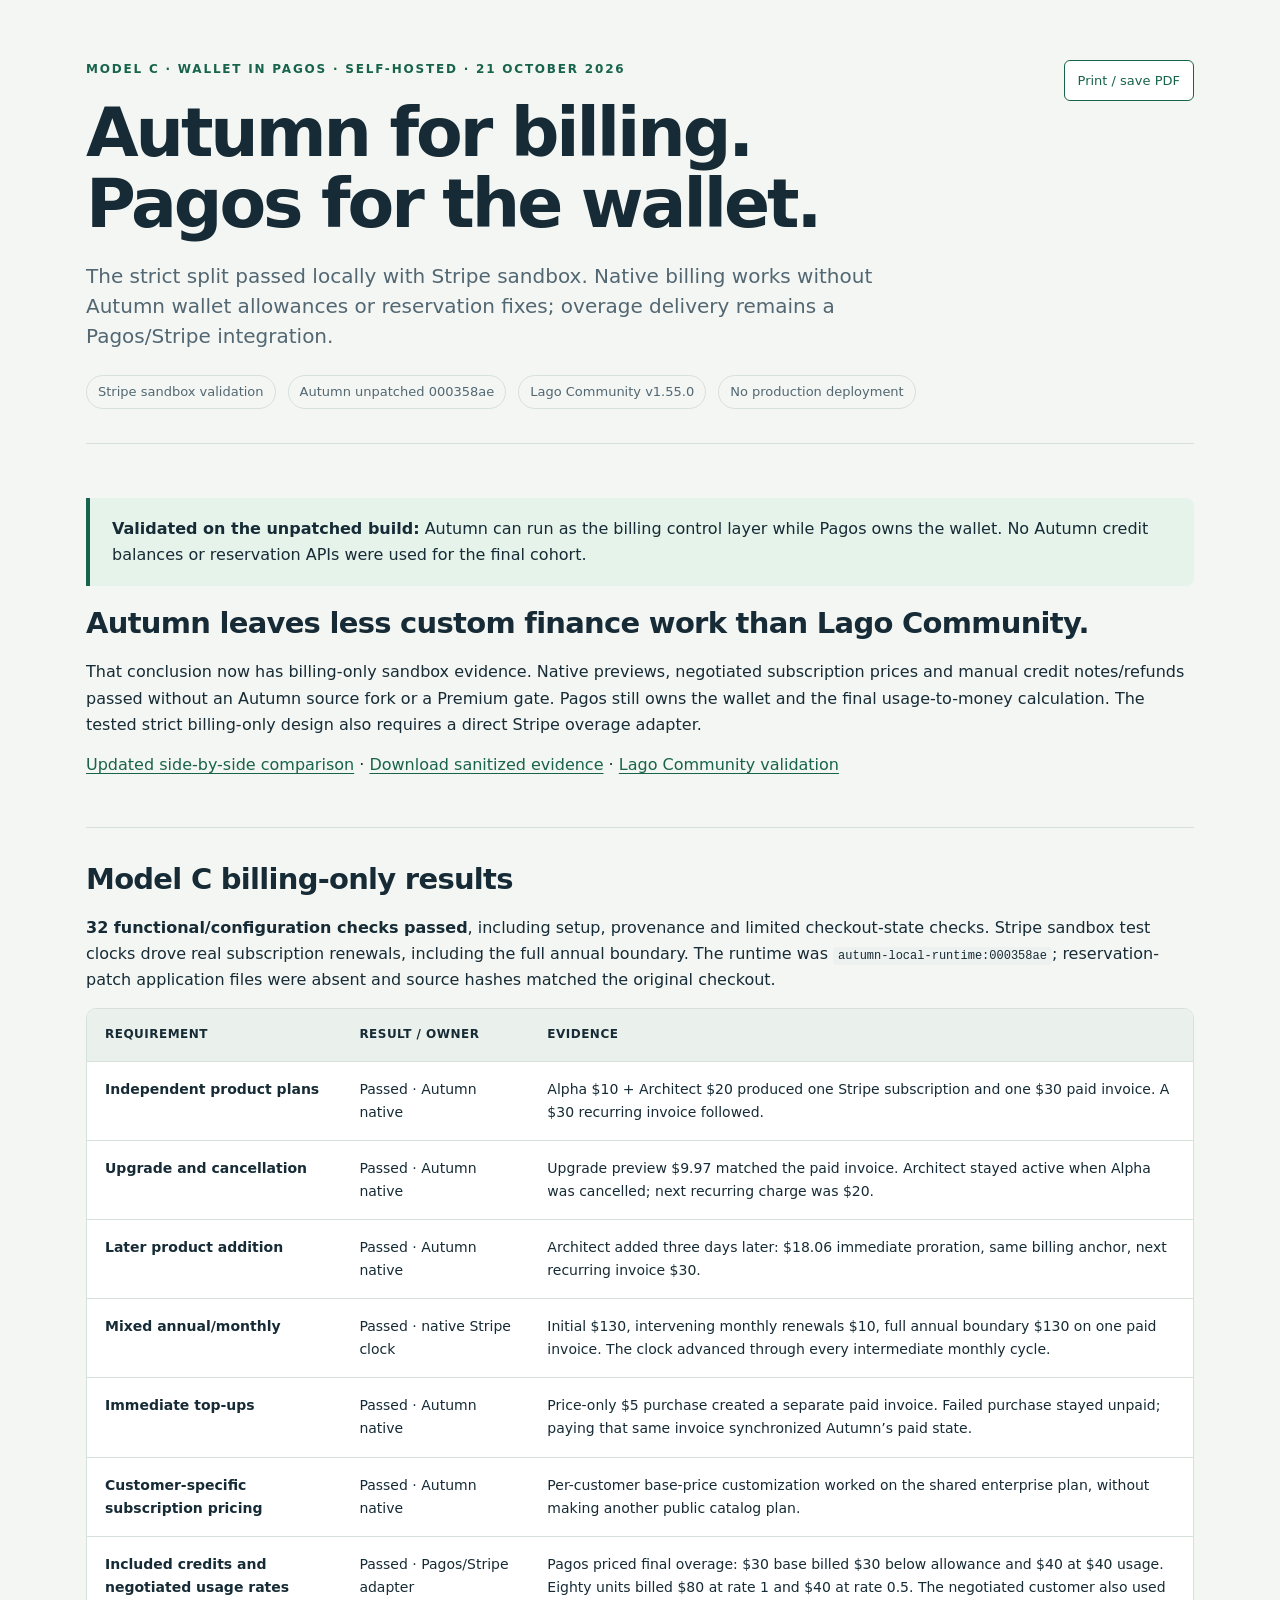
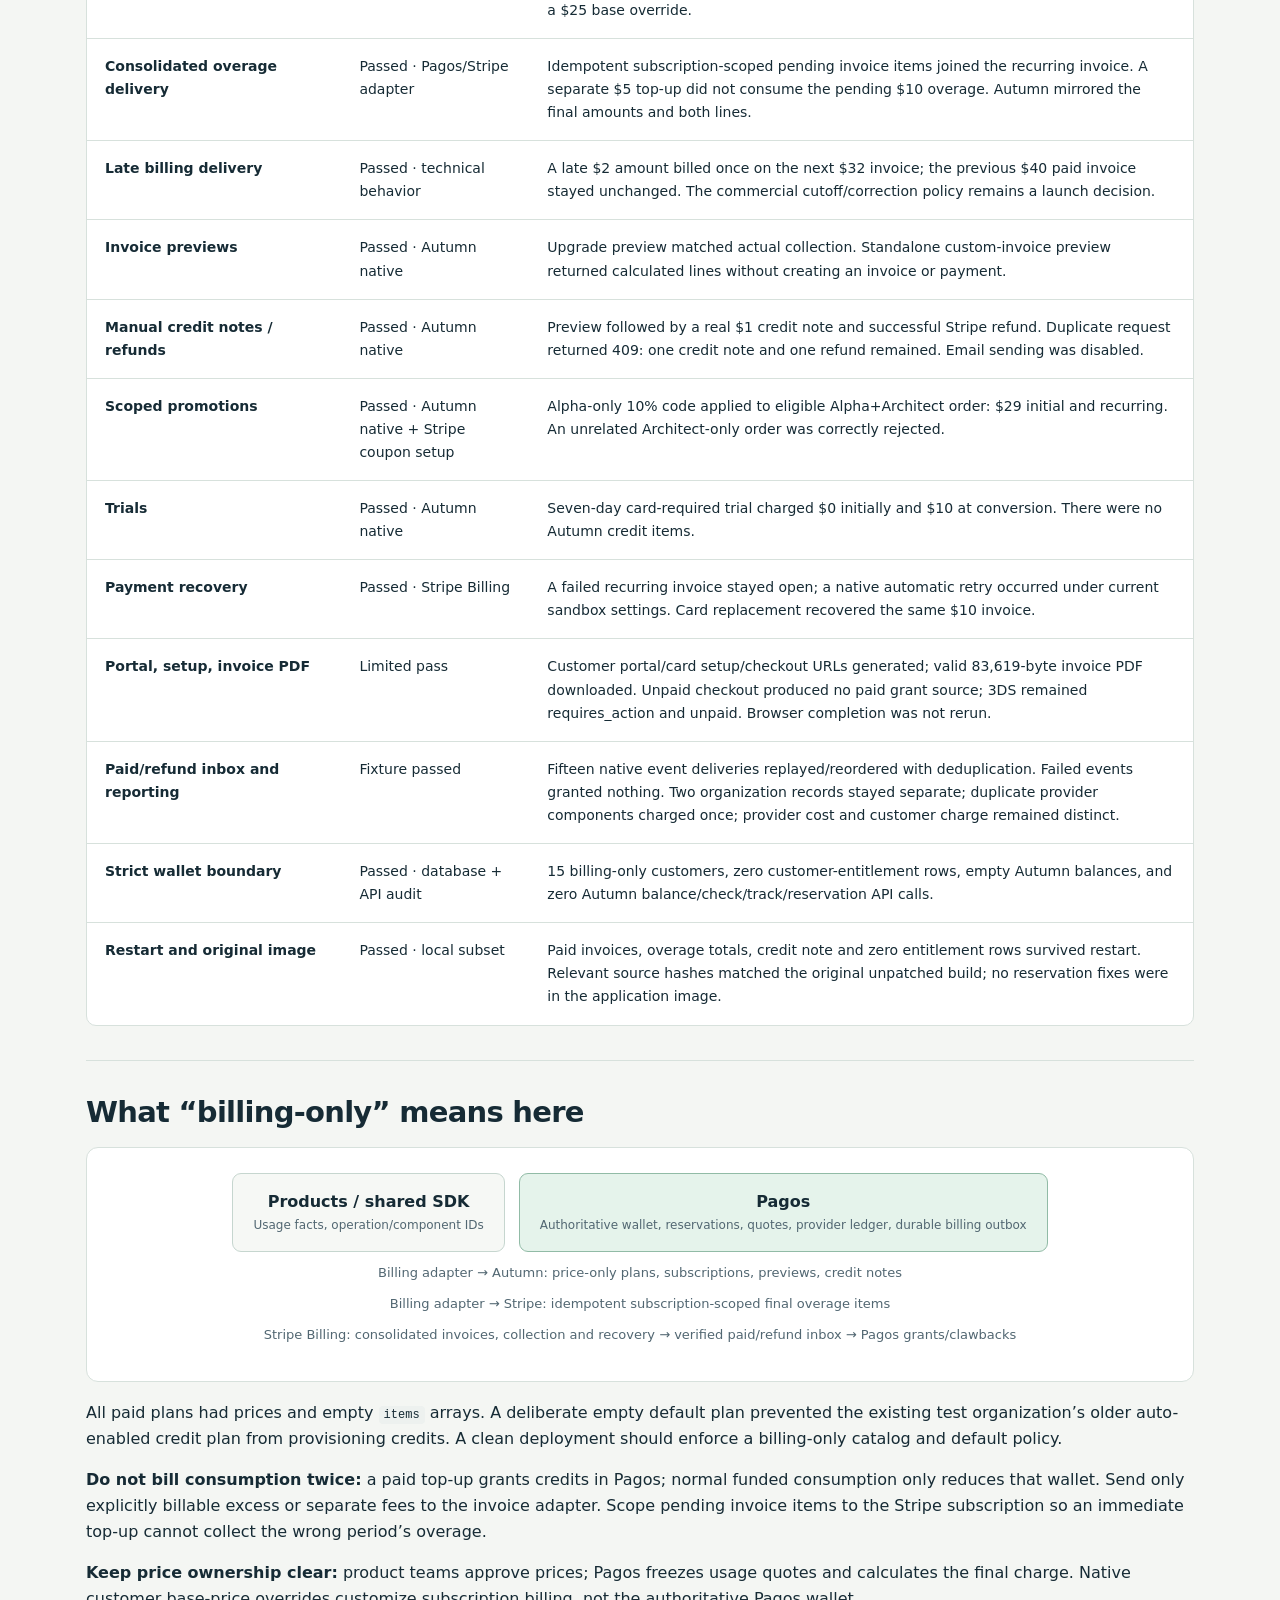
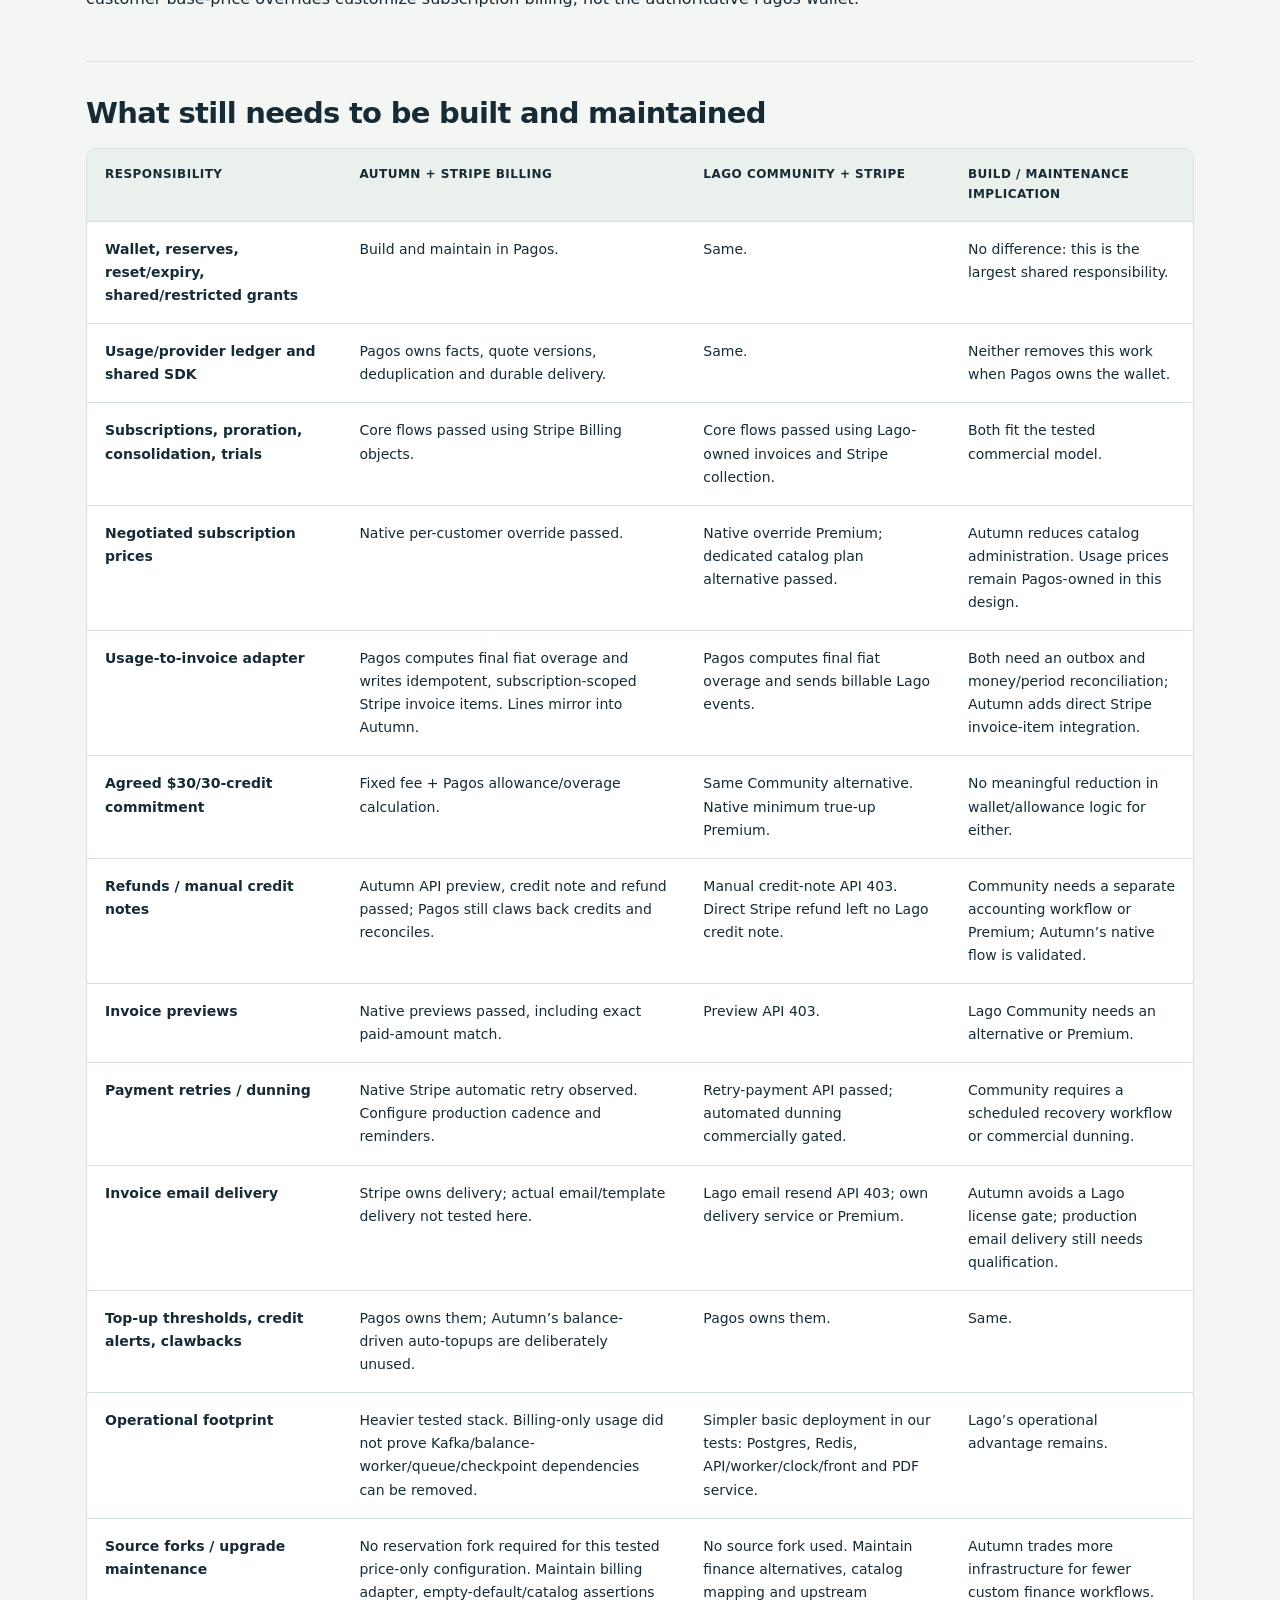
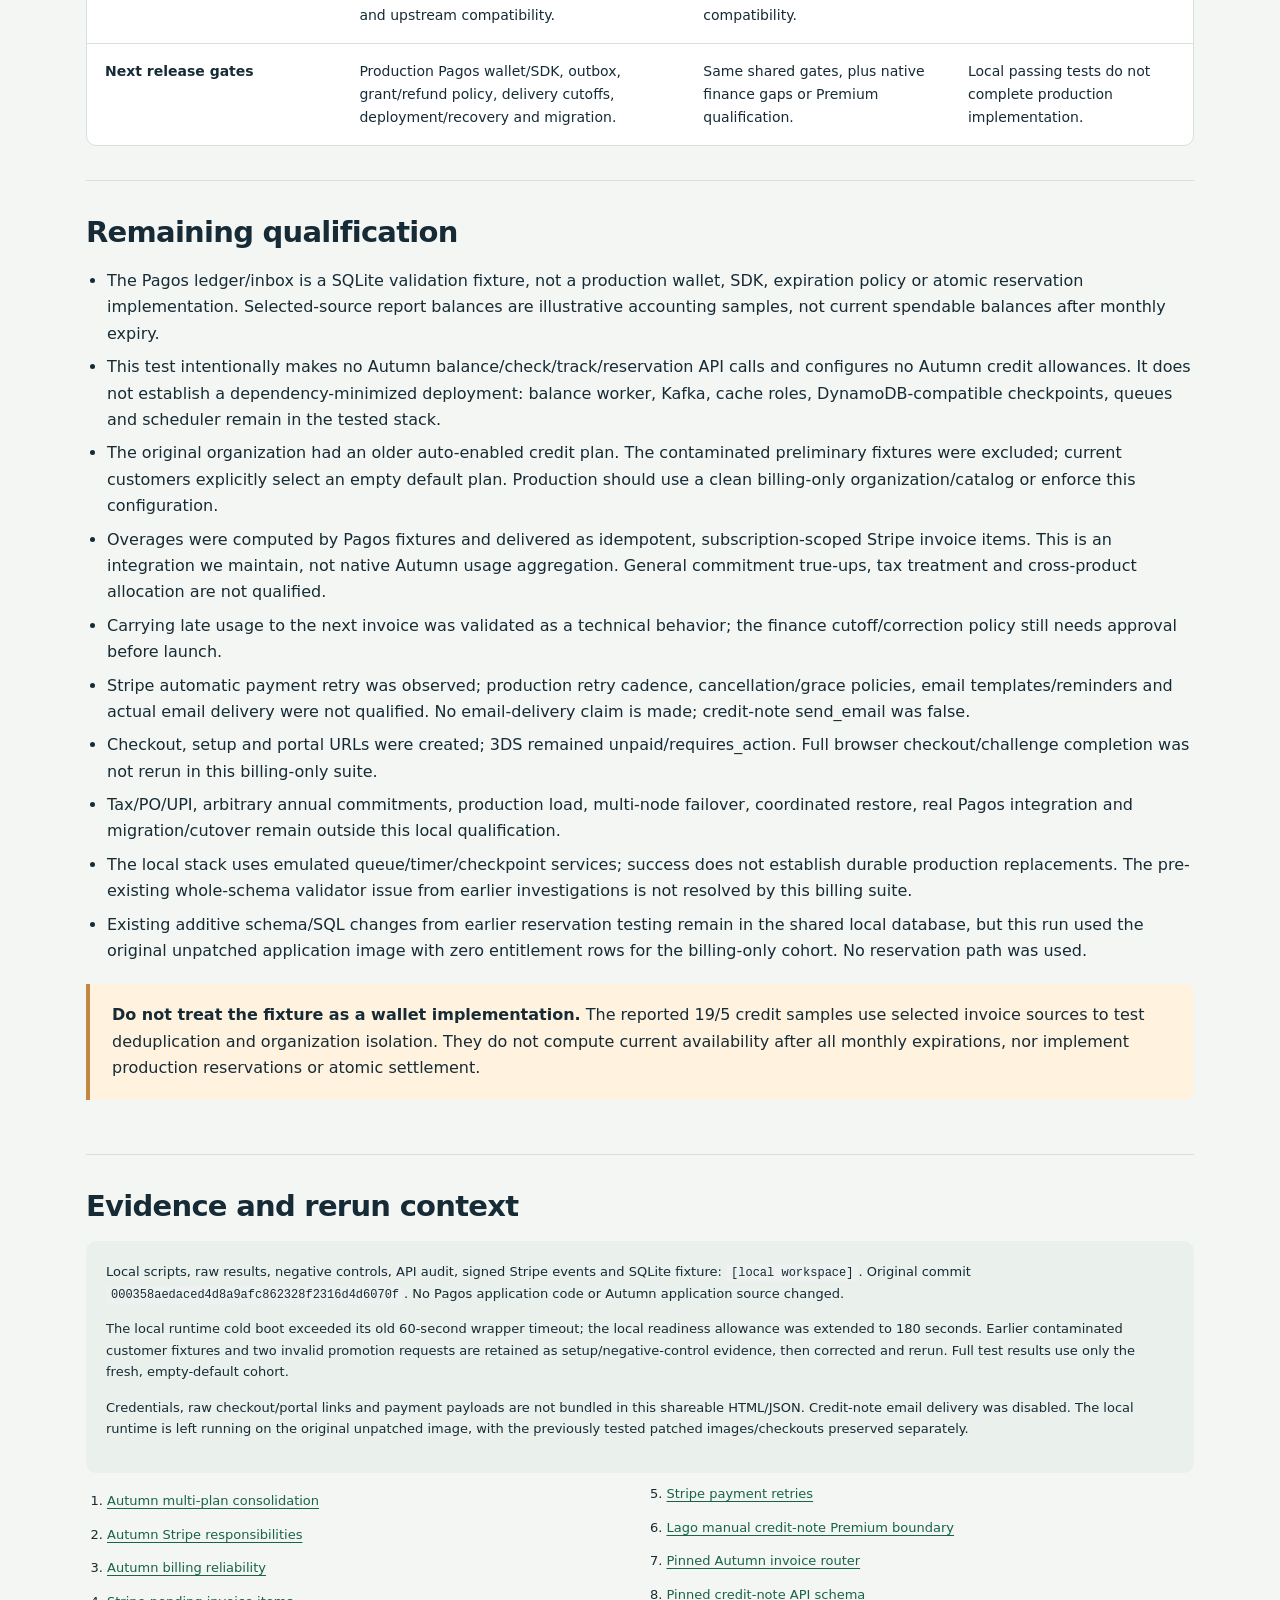
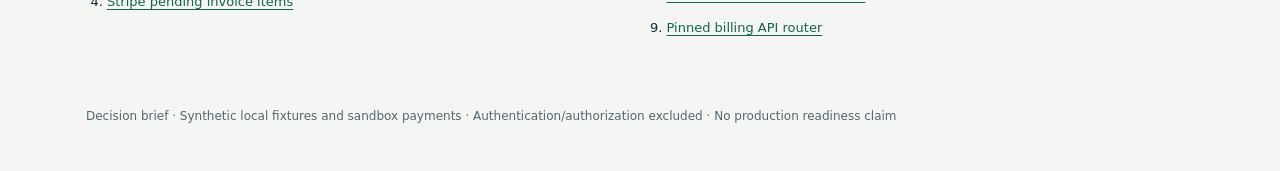
==== autumn-billing-only-validation.html @ 62c6b3b0 "Publish billing architecture brief and validation reports" ====
<!doctype html><html lang="en"><head><meta charset="utf-8"><meta name="viewport" content="width=device-width, initial-scale=1"><title>Autumn billing-only validation · Pagos wallet</title><style>
:root{--ink:#162b35;--muted:#526772;--paper:#f4f6f3;--line:#d7e1dc;--green:#17634c;--mint:#e5f3eb;--amber:#8c5319;--sand:#fff2df;--blue:#eaf1f8}*{box-sizing:border-box}html{scroll-behavior:smooth}body{margin:0;background:var(--paper);color:var(--ink);font:16px/1.65 system-ui,-apple-system,BlinkMacSystemFont,"Segoe UI",sans-serif}a{color:var(--green);text-underline-offset:3px}a:hover{color:#092f24}header,main,footer{max-width:1180px;margin:auto;padding:0 36px}header{padding-top:60px;padding-bottom:34px}.eyebrow{text-transform:uppercase;letter-spacing:.15em;font-size:12px;font-weight:750;color:var(--green)}h1{font-size:clamp(38px,6vw,68px);line-height:1.04;letter-spacing:-.045em;max-width:900px;margin:18px 0 22px}h2{font-size:29px;line-height:1.2;letter-spacing:-.025em;margin:0 0 18px}h3{font-size:19px;line-height:1.35;margin:0 0 10px}p{margin:0 0 14px}.lede{max-width:830px;color:var(--muted);font-size:20px;line-height:1.5}.meta{display:flex;gap:12px;flex-wrap:wrap;color:var(--muted);font-size:13px;margin-top:24px}.meta span{border:1px solid var(--line);padding:5px 11px;border-radius:30px}nav{display:flex;gap:18px;flex-wrap:wrap;margin-top:24px;font-size:14px}section{padding:34px 0;border-top:1px solid var(--line);scroll-margin-top:20px}.hero{display:grid;grid-template-columns:1.5fr 1fr;background:var(--ink);color:white;border-radius:18px;overflow:hidden;margin:0 0 32px}.hero>div{padding:30px}.hero h2{font-size:32px}.hero p{color:#d7e5e7}.hero .aside{background:#203e46}.hero a{color:#b4ebce}.number{font-size:11px;letter-spacing:.12em;color:var(--muted);display:block;margin-bottom:10px}.grid{display:grid;grid-template-columns:1fr 1fr;gap:20px}.card{background:white;padding:25px;border:1px solid var(--line);border-radius:12px}.card.recommended{border-top:4px solid var(--green)}.callout{padding:18px 22px;background:var(--sand);border-left:4px solid #c28645;border-radius:0 8px 8px 0;margin:20px 0}.callout.good{background:var(--mint);border-color:var(--green)}.small{font-size:13px;color:var(--muted)}.tag{display:inline-block;font-size:11px;line-height:1.3;font-weight:750;letter-spacing:.02em;border-radius:5px;padding:4px 7px;margin-bottom:7px;background:var(--blue);color:#31526b}.tag.pass{background:var(--mint);color:var(--green)}.tag.warn{background:var(--sand);color:var(--amber)}.table-wrap{overflow-x:auto;border:1px solid var(--line);border-radius:10px;background:white}table{border-collapse:collapse;width:100%;font-size:14px}th,td{text-align:left;vertical-align:top;padding:16px 18px;border-bottom:1px solid var(--line)}th{background:#eaf0eb;font-size:12px;text-transform:uppercase;letter-spacing:.04em}td:first-child{font-weight:650;width:23%}tr:last-child td{border-bottom:0}td p:last-child{margin:0}.matrix td:nth-child(3){background:#f2f8f4}ul,ol{padding-left:21px;margin:10px 0}li{margin:7px 0}code{font:12px ui-monospace,SFMono-Regular,monospace;background:#edf1ef;padding:2px 5px;border-radius:4px;overflow-wrap:anywhere}.flow{border:1px solid var(--line);border-radius:12px;padding:25px;background:white;text-align:center}.flow-row{display:flex;justify-content:center;gap:14px;flex-wrap:wrap}.node{border:1px solid #c6d6cf;border-radius:9px;padding:15px 20px;min-width:155px;background:#f6f8f5}.node strong{display:block}.node.engine{background:var(--mint);border-color:#91bba6}.node small{display:block;max-width:500px;color:var(--muted);font-size:12px}.arrow{color:var(--muted);font-size:13px;margin:10px}.steps{counter-reset:step}.step{display:grid;grid-template-columns:34px 1fr;gap:12px;padding:13px 0;border-bottom:1px solid var(--line)}.step:before{counter-increment:step;content:counter(step);background:var(--ink);color:white;border-radius:50%;width:28px;height:28px;text-align:center;font-size:13px;line-height:28px}.sources{columns:2;column-gap:32px;font-size:13px}.sources li{break-inside:avoid;margin-bottom:12px}.sources code{font-size:11px}.evidence{background:#eaf0eb;border-radius:10px;padding:20px;font-size:13px;overflow-wrap:anywhere}footer{padding-top:24px;padding-bottom:45px;color:var(--muted);font-size:12px}.print{border:1px solid var(--green);border-radius:6px;background:white;color:var(--green);padding:9px 13px;font:inherit;font-size:13px;cursor:pointer;float:right}.note{max-width:900px;color:var(--muted)}@media(max-width:760px){header,main,footer{padding-left:20px;padding-right:20px}.hero,.grid{grid-template-columns:1fr}.sources{columns:1}th,td{padding:12px;min-width:190px}h2{font-size:25px}.print{float:none;margin-bottom:15px}.hero>div{padding:23px}}@media print{body{background:white;font-size:11px}header{padding-top:10px}header,main,footer{max-width:none;padding-left:0;padding-right:0}h1{font-size:38px}h2{font-size:23px}section{padding:20px 0}nav,.print{display:none}.hero{background:#eef4ef;color:var(--ink)}.hero p{color:var(--ink)}.hero .aside{background:#e1ebe5}.table-wrap{overflow:visible}table{font-size:10px}th,td{padding:9px}tr,.card,.step{break-inside:avoid}.sources{columns:1}.tag{-webkit-print-color-adjust:exact;print-color-adjust:exact}a{color:inherit}.flow{break-inside:avoid}@page{size:A4;margin:15mm}
</style></head><body><header><button class="print" onclick="window.print()">Print / save PDF</button><div class="eyebrow">Model C · Wallet in Pagos · Self-hosted · 21 October 2026</div><h1>Autumn for billing.<br>Pagos for the wallet.</h1><p class="lede">The strict split passed locally with Stripe sandbox. Native billing works without Autumn wallet allowances or reservation fixes; overage delivery remains a Pagos/Stripe integration.</p><div class="meta"><span>Stripe sandbox validation</span><span>Autumn unpatched 000358ae</span><span>Lago Community v1.55.0</span><span>No production deployment</span></div></header><main><section id="decision"><div class="callout good"><strong>Validated on the unpatched build:</strong> Autumn can run as the billing control layer while Pagos owns the wallet. No Autumn credit balances or reservation APIs were used for the final cohort.</div><h2>Autumn leaves less custom finance work than Lago Community.</h2><p>That conclusion now has billing-only sandbox evidence. Native previews, negotiated subscription prices and manual credit notes/refunds passed without an Autumn source fork or a Premium gate. Pagos still owns the wallet and the final usage-to-money calculation. The tested strict billing-only design also requires a direct Stripe overage adapter.</p><p><a href="lago-vs-autumn.html#billing-only-comparison">Updated side-by-side comparison</a> · <a href="autumn-billing-only-validation.json">Download sanitized evidence</a> · <a href="lago-modelc-pagos-wallet.html">Lago Community validation</a></p></section><section id="results"><h2>Model C billing-only results</h2><p><strong>32 functional/configuration checks passed</strong>, including setup, provenance and limited checkout-state checks. Stripe sandbox test clocks drove real subscription renewals, including the full annual boundary. The runtime was <code>autumn-local-runtime:000358ae</code>; reservation-patch application files were absent and source hashes matched the original checkout.</p><div class="table-wrap"><table><thead><tr><th>Requirement</th><th>Result / owner</th><th>Evidence</th></tr></thead><tbody><tr><td>Independent product plans</td><td>Passed · Autumn native</td><td>Alpha $10 + Architect $20 produced one Stripe subscription and one $30 paid invoice. A $30 recurring invoice followed.</td></tr><tr><td>Upgrade and cancellation</td><td>Passed · Autumn native</td><td>Upgrade preview $9.97 matched the paid invoice. Architect stayed active when Alpha was cancelled; next recurring charge was $20.</td></tr><tr><td>Later product addition</td><td>Passed · Autumn native</td><td>Architect added three days later: $18.06 immediate proration, same billing anchor, next recurring invoice $30.</td></tr><tr><td>Mixed annual/monthly</td><td>Passed · native Stripe clock</td><td>Initial $130, intervening monthly renewals $10, full annual boundary $130 on one paid invoice. The clock advanced through every intermediate monthly cycle.</td></tr><tr><td>Immediate top-ups</td><td>Passed · Autumn native</td><td>Price-only $5 purchase created a separate paid invoice. Failed purchase stayed unpaid; paying that same invoice synchronized Autumn’s paid state.</td></tr><tr><td>Customer-specific subscription pricing</td><td>Passed · Autumn native</td><td>Per-customer base-price customization worked on the shared enterprise plan, without making another public catalog plan.</td></tr><tr><td>Included credits and negotiated usage rates</td><td>Passed · Pagos/Stripe adapter</td><td>Pagos priced final overage: $30 base billed $30 below allowance and $40 at $40 usage. Eighty units billed $80 at rate 1 and $40 at rate 0.5. The negotiated customer also used a $25 base override.</td></tr><tr><td>Consolidated overage delivery</td><td>Passed · Pagos/Stripe adapter</td><td>Idempotent subscription-scoped pending invoice items joined the recurring invoice. A separate $5 top-up did not consume the pending $10 overage. Autumn mirrored the final amounts and both lines.</td></tr><tr><td>Late billing delivery</td><td>Passed · technical behavior</td><td>A late $2 amount billed once on the next $32 invoice; the previous $40 paid invoice stayed unchanged. The commercial cutoff/correction policy remains a launch decision.</td></tr><tr><td>Invoice previews</td><td>Passed · Autumn native</td><td>Upgrade preview matched actual collection. Standalone custom-invoice preview returned calculated lines without creating an invoice or payment.</td></tr><tr><td>Manual credit notes / refunds</td><td>Passed · Autumn native</td><td>Preview followed by a real $1 credit note and successful Stripe refund. Duplicate request returned 409: one credit note and one refund remained. Email sending was disabled.</td></tr><tr><td>Scoped promotions</td><td>Passed · Autumn native + Stripe coupon setup</td><td>Alpha-only 10% code applied to eligible Alpha+Architect order: $29 initial and recurring. An unrelated Architect-only order was correctly rejected.</td></tr><tr><td>Trials</td><td>Passed · Autumn native</td><td>Seven-day card-required trial charged $0 initially and $10 at conversion. There were no Autumn credit items.</td></tr><tr><td>Payment recovery</td><td>Passed · Stripe Billing</td><td>A failed recurring invoice stayed open; a native automatic retry occurred under current sandbox settings. Card replacement recovered the same $10 invoice.</td></tr><tr><td>Portal, setup, invoice PDF</td><td>Limited pass</td><td>Customer portal/card setup/checkout URLs generated; valid 83,619-byte invoice PDF downloaded. Unpaid checkout produced no paid grant source; 3DS remained requires_action and unpaid. Browser completion was not rerun.</td></tr><tr><td>Paid/refund inbox and reporting</td><td>Fixture passed</td><td>Fifteen native event deliveries replayed/reordered with deduplication. Failed events granted nothing. Two organization records stayed separate; duplicate provider components charged once; provider cost and customer charge remained distinct.</td></tr><tr><td>Strict wallet boundary</td><td>Passed · database + API audit</td><td>15 billing-only customers, zero customer-entitlement rows, empty Autumn balances, and zero Autumn balance/check/track/reservation API calls.</td></tr><tr><td>Restart and original image</td><td>Passed · local subset</td><td>Paid invoices, overage totals, credit note and zero entitlement rows survived restart. Relevant source hashes matched the original unpatched build; no reservation fixes were in the application image.</td></tr></tbody></table></div></section><section id="architecture"><h2>What “billing-only” means here</h2><div class="flow"><div class="flow-row"><div class="node"><strong>Products / shared SDK</strong><small>Usage facts, operation/component IDs</small></div><div class="node engine"><strong>Pagos</strong><small>Authoritative wallet, reservations, quotes, provider ledger, durable billing outbox</small></div></div><div class="arrow">Billing adapter → Autumn: price-only plans, subscriptions, previews, credit notes</div><div class="arrow">Billing adapter → Stripe: idempotent subscription-scoped final overage items</div><div class="arrow">Stripe Billing: consolidated invoices, collection and recovery → verified paid/refund inbox → Pagos grants/clawbacks</div></div><p style="margin-top:18px">All paid plans had prices and empty <code>items</code> arrays. A deliberate empty default plan prevented the existing test organization’s older auto-enabled credit plan from provisioning credits. A clean deployment should enforce a billing-only catalog and default policy.</p><p><strong>Do not bill consumption twice:</strong> a paid top-up grants credits in Pagos; normal funded consumption only reduces that wallet. Send only explicitly billable excess or separate fees to the invoice adapter. Scope pending invoice items to the Stripe subscription so an immediate top-up cannot collect the wrong period’s overage.</p><p><strong>Keep price ownership clear:</strong> product teams approve prices; Pagos freezes usage quotes and calculates the final charge. Native customer base-price overrides customize subscription billing, not the authoritative Pagos wallet.</p></section><section id="maintenance"><h2>What still needs to be built and maintained</h2><div class="table-wrap"><table><thead><tr><th>Responsibility</th><th>Autumn + Stripe Billing</th><th>Lago Community + Stripe</th><th>Build / maintenance implication</th></tr></thead><tbody><tr><td>Wallet, reserves, reset/expiry, shared/restricted grants</td><td>Build and maintain in Pagos.</td><td>Same.</td><td>No difference: this is the largest shared responsibility.</td></tr><tr><td>Usage/provider ledger and shared SDK</td><td>Pagos owns facts, quote versions, deduplication and durable delivery.</td><td>Same.</td><td>Neither removes this work when Pagos owns the wallet.</td></tr><tr><td>Subscriptions, proration, consolidation, trials</td><td>Core flows passed using Stripe Billing objects.</td><td>Core flows passed using Lago-owned invoices and Stripe collection.</td><td>Both fit the tested commercial model.</td></tr><tr><td>Negotiated subscription prices</td><td>Native per-customer override passed.</td><td>Native override Premium; dedicated catalog plan alternative passed.</td><td>Autumn reduces catalog administration. Usage prices remain Pagos-owned in this design.</td></tr><tr><td>Usage-to-invoice adapter</td><td>Pagos computes final fiat overage and writes idempotent, subscription-scoped Stripe invoice items. Lines mirror into Autumn.</td><td>Pagos computes final fiat overage and sends billable Lago events.</td><td>Both need an outbox and money/period reconciliation; Autumn adds direct Stripe invoice-item integration.</td></tr><tr><td>Agreed $30/30-credit commitment</td><td>Fixed fee + Pagos allowance/overage calculation.</td><td>Same Community alternative. Native minimum true-up Premium.</td><td>No meaningful reduction in wallet/allowance logic for either.</td></tr><tr><td>Refunds / manual credit notes</td><td>Autumn API preview, credit note and refund passed; Pagos still claws back credits and reconciles.</td><td>Manual credit-note API 403. Direct Stripe refund left no Lago credit note.</td><td>Community needs a separate accounting workflow or Premium; Autumn’s native flow is validated.</td></tr><tr><td>Invoice previews</td><td>Native previews passed, including exact paid-amount match.</td><td>Preview API 403.</td><td>Lago Community needs an alternative or Premium.</td></tr><tr><td>Payment retries / dunning</td><td>Native Stripe automatic retry observed. Configure production cadence and reminders.</td><td>Retry-payment API passed; automated dunning commercially gated.</td><td>Community requires a scheduled recovery workflow or commercial dunning.</td></tr><tr><td>Invoice email delivery</td><td>Stripe owns delivery; actual email/template delivery not tested here.</td><td>Lago email resend API 403; own delivery service or Premium.</td><td>Autumn avoids a Lago license gate; production email delivery still needs qualification.</td></tr><tr><td>Top-up thresholds, credit alerts, clawbacks</td><td>Pagos owns them; Autumn’s balance-driven auto-topups are deliberately unused.</td><td>Pagos owns them.</td><td>Same.</td></tr><tr><td>Operational footprint</td><td>Heavier tested stack. Billing-only usage did not prove Kafka/balance-worker/queue/checkpoint dependencies can be removed.</td><td>Simpler basic deployment in our tests: Postgres, Redis, API/worker/clock/front and PDF service.</td><td>Lago’s operational advantage remains.</td></tr><tr><td>Source forks / upgrade maintenance</td><td>No reservation fork required for this tested price-only configuration. Maintain billing adapter, empty-default/catalog assertions and upstream compatibility.</td><td>No source fork used. Maintain finance alternatives, catalog mapping and upstream compatibility.</td><td>Autumn trades more infrastructure for fewer custom finance workflows.</td></tr><tr><td>Next release gates</td><td>Production Pagos wallet/SDK, outbox, grant/refund policy, delivery cutoffs, deployment/recovery and migration.</td><td>Same shared gates, plus native finance gaps or Premium qualification.</td><td>Local passing tests do not complete production implementation.</td></tr></tbody></table></div></section><section id="limits"><h2>Remaining qualification</h2><ul><li>The Pagos ledger/inbox is a SQLite validation fixture, not a production wallet, SDK, expiration policy or atomic reservation implementation. Selected-source report balances are illustrative accounting samples, not current spendable balances after monthly expiry.</li><li>This test intentionally makes no Autumn balance/check/track/reservation API calls and configures no Autumn credit allowances. It does not establish a dependency-minimized deployment: balance worker, Kafka, cache roles, DynamoDB-compatible checkpoints, queues and scheduler remain in the tested stack.</li><li>The original organization had an older auto-enabled credit plan. The contaminated preliminary fixtures were excluded; current customers explicitly select an empty default plan. Production should use a clean billing-only organization/catalog or enforce this configuration.</li><li>Overages were computed by Pagos fixtures and delivered as idempotent, subscription-scoped Stripe invoice items. This is an integration we maintain, not native Autumn usage aggregation. General commitment true-ups, tax treatment and cross-product allocation are not qualified.</li><li>Carrying late usage to the next invoice was validated as a technical behavior; the finance cutoff/correction policy still needs approval before launch.</li><li>Stripe automatic payment retry was observed; production retry cadence, cancellation/grace policies, email templates/reminders and actual email delivery were not qualified. No email-delivery claim is made; credit-note send_email was false.</li><li>Checkout, setup and portal URLs were created; 3DS remained unpaid/requires_action. Full browser checkout/challenge completion was not rerun in this billing-only suite.</li><li>Tax/PO/UPI, arbitrary annual commitments, production load, multi-node failover, coordinated restore, real Pagos integration and migration/cutover remain outside this local qualification.</li><li>The local stack uses emulated queue/timer/checkpoint services; success does not establish durable production replacements. The pre-existing whole-schema validator issue from earlier investigations is not resolved by this billing suite.</li><li>Existing additive schema/SQL changes from earlier reservation testing remain in the shared local database, but this run used the original unpatched application image with zero entitlement rows for the billing-only cohort. No reservation path was used.</li></ul><div class="callout"><strong>Do not treat the fixture as a wallet implementation.</strong> The reported 19/5 credit samples use selected invoice sources to test deduplication and organization isolation. They do not compute current availability after all monthly expirations, nor implement production reservations or atomic settlement.</div></section><section id="evidence"><h2>Evidence and rerun context</h2><div class="evidence"><p>Local scripts, raw results, negative controls, API audit, signed Stripe events and SQLite fixture: <code>[local workspace]</code>. Original commit <code>000358aedaced4d8a9afc862328f2316d4d6070f</code>. No Pagos application code or Autumn application source changed.</p><p>The local runtime cold boot exceeded its old 60-second wrapper timeout; the local readiness allowance was extended to 180 seconds. Earlier contaminated customer fixtures and two invalid promotion requests are retained as setup/negative-control evidence, then corrected and rerun. Full test results use only the fresh, empty-default cohort.</p><p>Credentials, raw checkout/portal links and payment payloads are not bundled in this shareable HTML/JSON. Credit-note email delivery was disabled. The local runtime is left running on the original unpatched image, with the previously tested patched images/checkouts preserved separately.</p></div><ol class="sources"><li><a href="https://docs.useautumn.com/api-reference/billing/multiAttach">Autumn multi-plan consolidation</a></li><li><a href="https://docs.useautumn.com/documentation/concepts/stripe">Autumn Stripe responsibilities</a></li><li><a href="https://docs.useautumn.com/documentation/customers/edge-cases">Autumn billing reliability</a></li><li><a href="https://docs.stripe.com/api/invoiceitems/create">Stripe pending invoice items</a></li><li><a href="https://docs.stripe.com/billing/revenue-recovery/smart-retries">Stripe payment retries</a></li><li><a href="https://getlago.com/docs/guide/invoicing/credit-notes/overview">Lago manual credit-note Premium boundary</a></li><li><a href="https://github.com/useautumn/autumn/blob/000358aedaced4d8a9afc862328f2316d4d6070f/server/src/internal/invoices/invoiceRouter.ts">Pinned Autumn invoice router</a></li><li><a href="https://github.com/useautumn/autumn/blob/000358aedaced4d8a9afc862328f2316d4d6070f/shared/api/others/apiInvoice/issueCreditNoteParams.ts">Pinned credit-note API schema</a></li><li><a href="https://github.com/useautumn/autumn/blob/000358aedaced4d8a9afc862328f2316d4d6070f/server/src/internal/billing/billingRouter.ts">Pinned billing API router</a></li></ol></section></main><footer>Decision brief · Synthetic local fixtures and sandbox payments · Authentication/authorization excluded · No production readiness claim</footer></body></html>
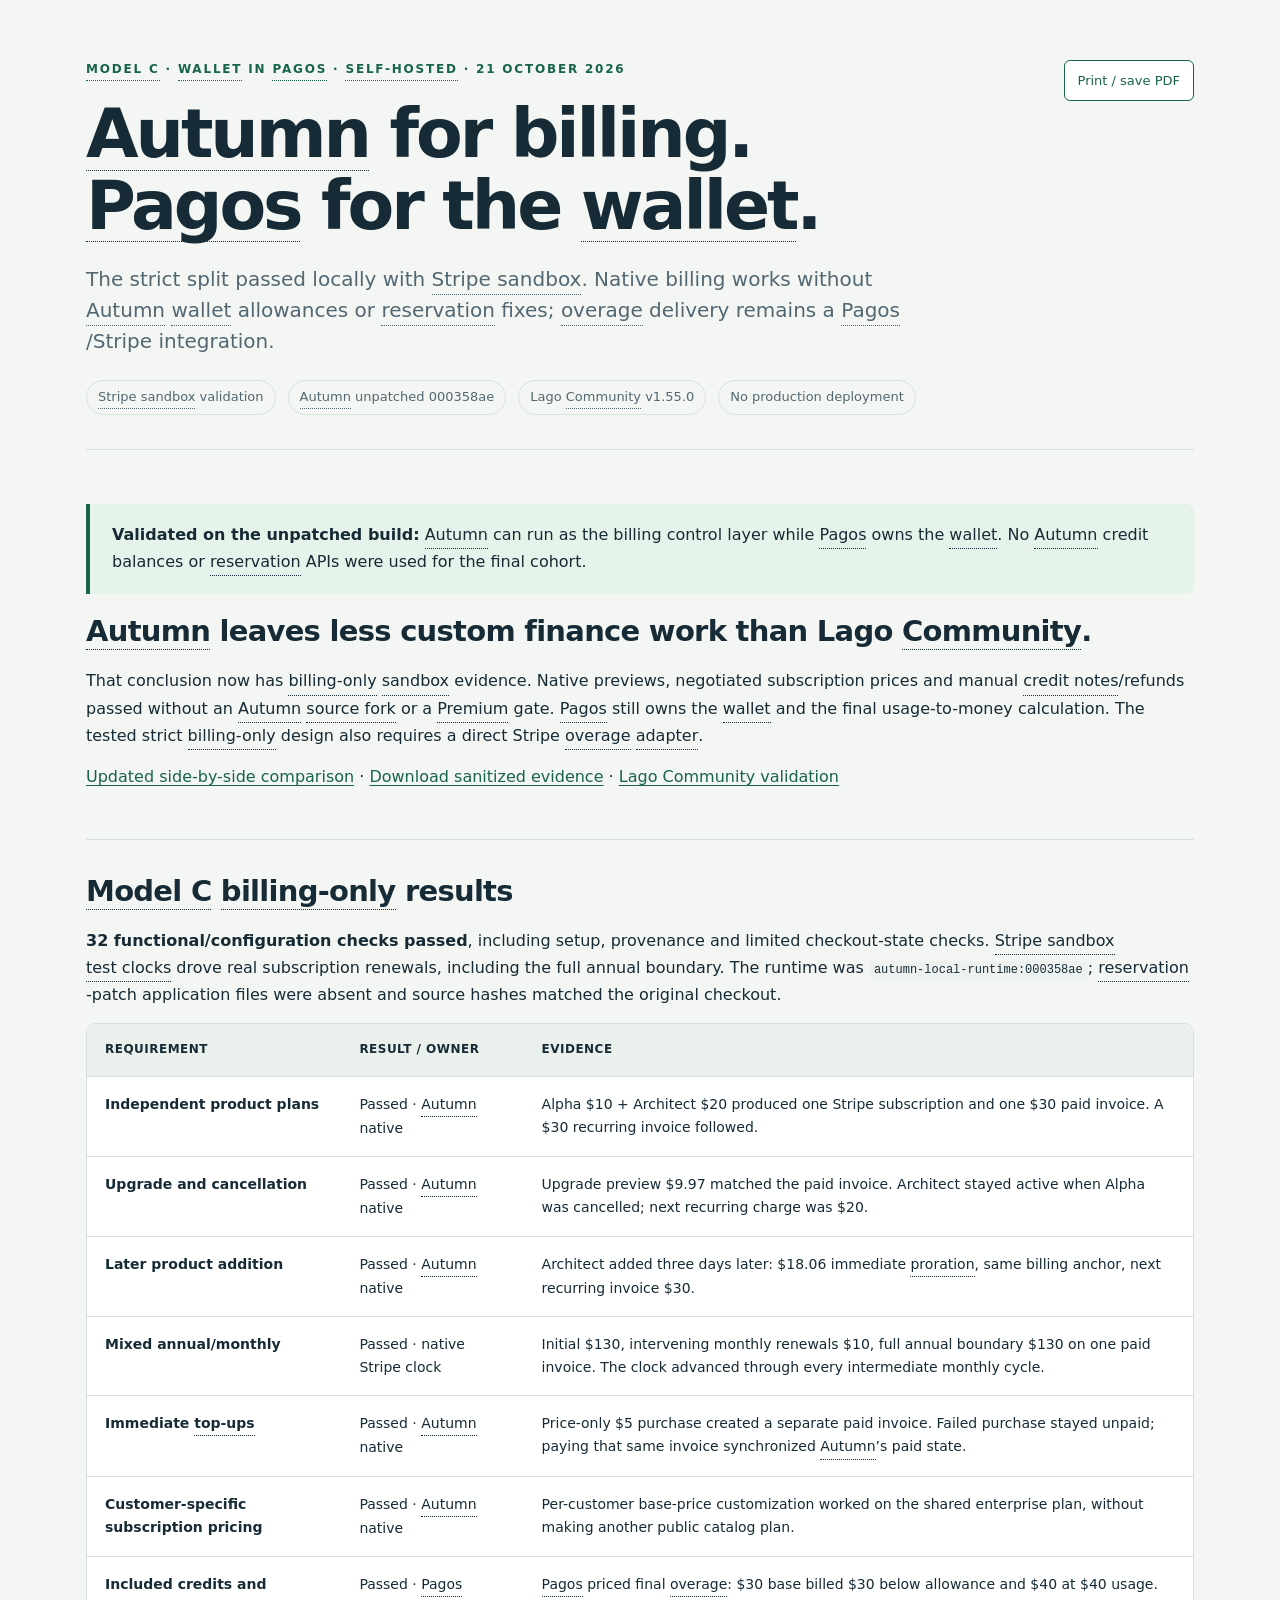
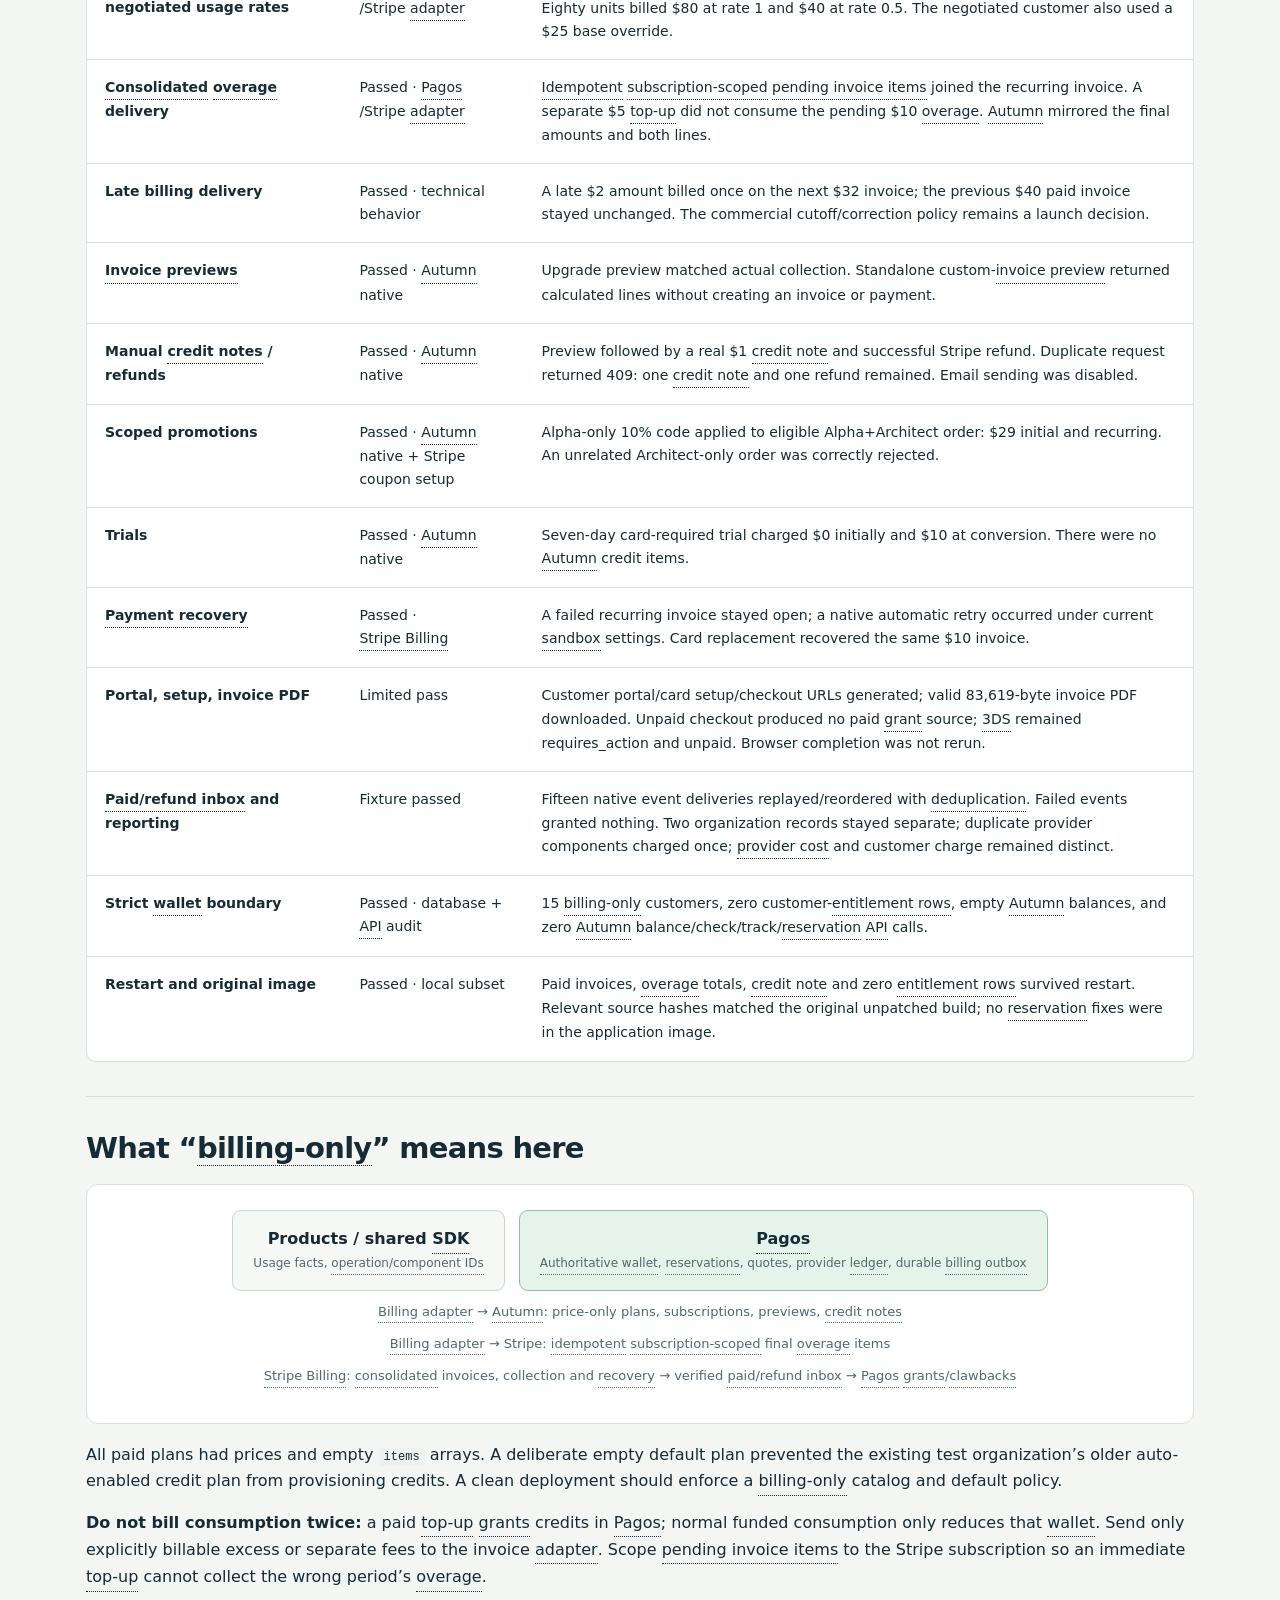
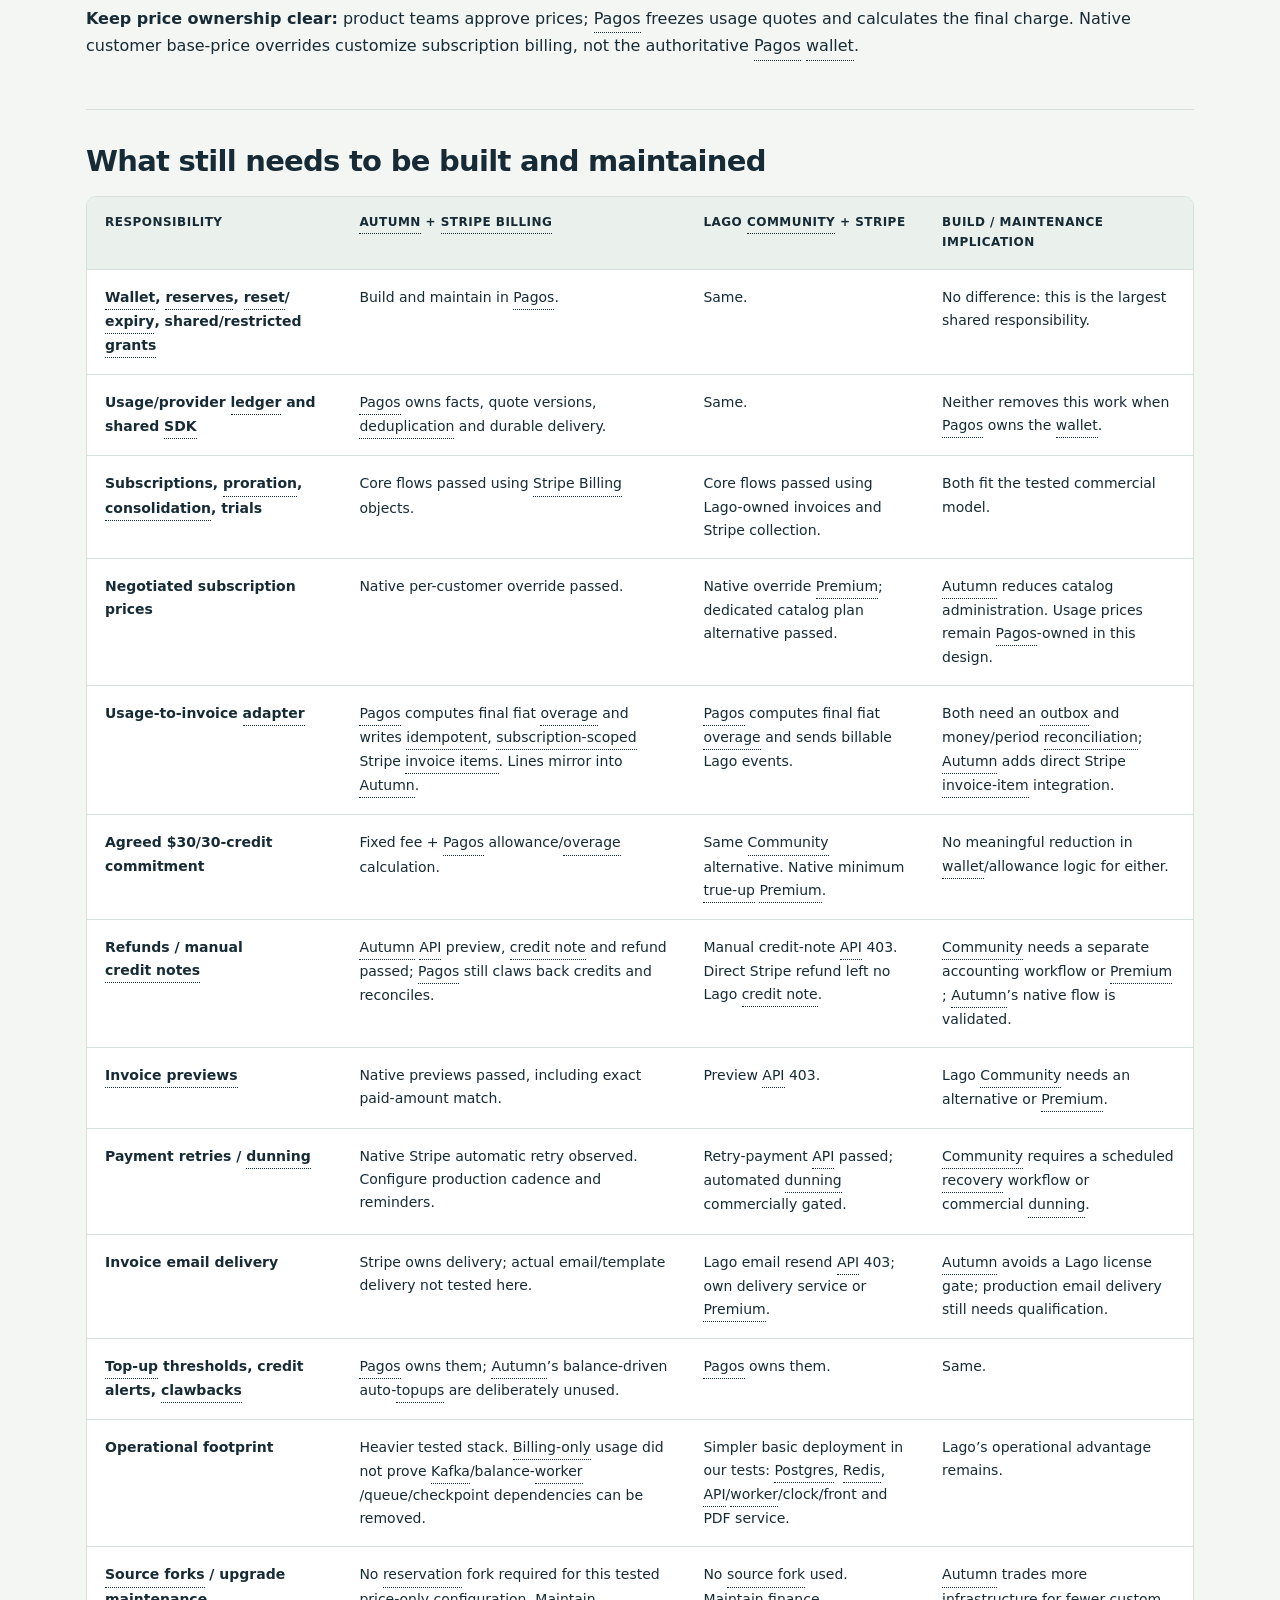
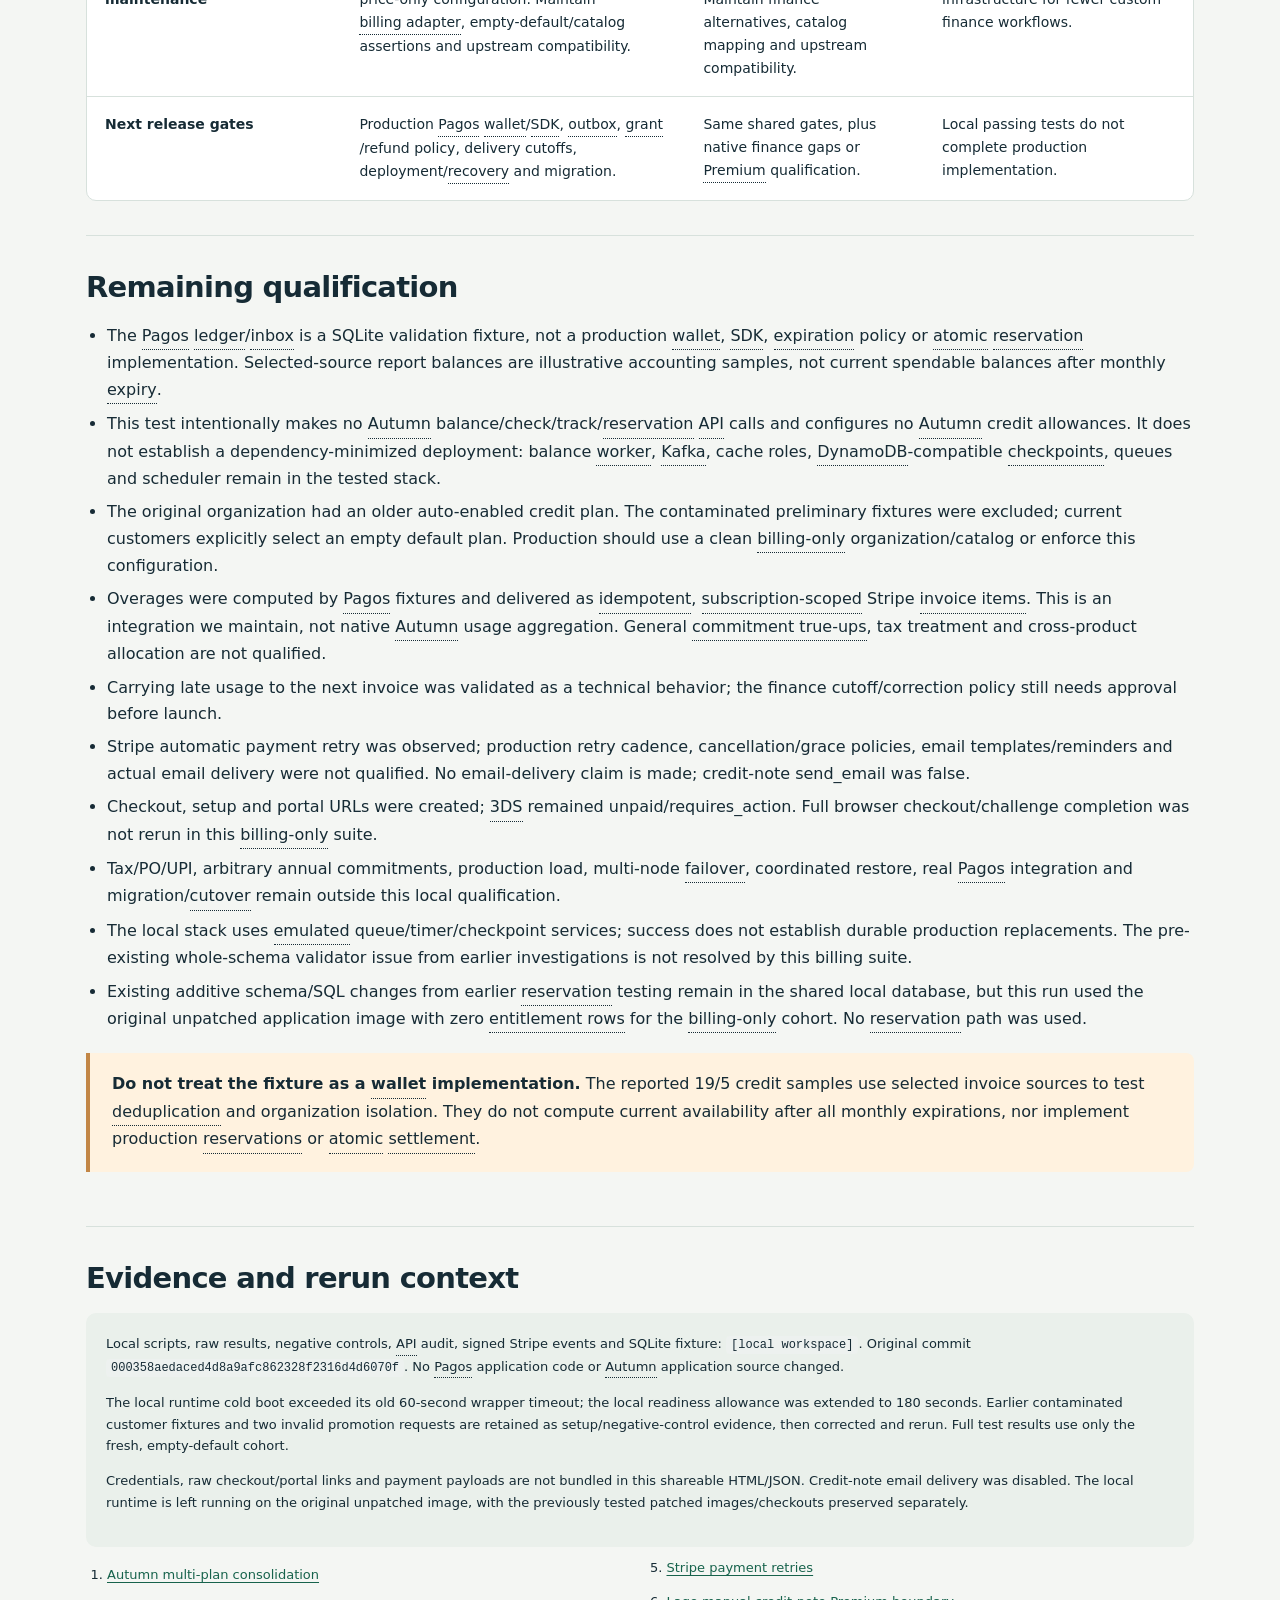
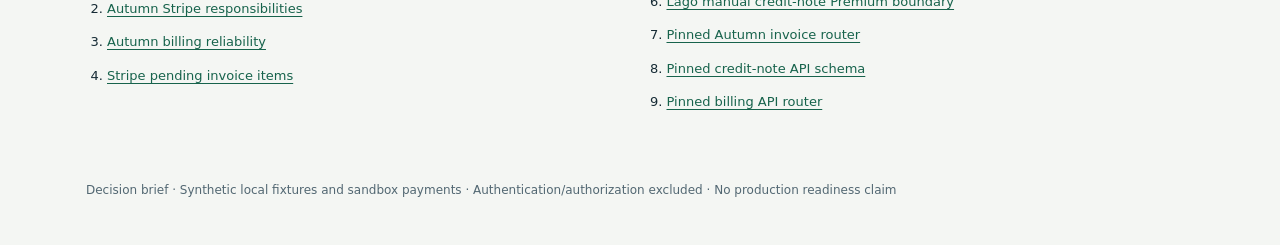
==== commit 04d7991c: "Explain billing and architecture terms with accessible tooltip cards" ====
--- a/autumn-billing-only-validation.html
+++ b/autumn-billing-only-validation.html
@@ -1,3 +1,5 @@
 <!doctype html><html lang="en"><head><meta charset="utf-8"><meta name="viewport" content="width=device-width, initial-scale=1"><title>Autumn billing-only validation · Pagos wallet</title><style>
 :root{--ink:#162b35;--muted:#526772;--paper:#f4f6f3;--line:#d7e1dc;--green:#17634c;--mint:#e5f3eb;--amber:#8c5319;--sand:#fff2df;--blue:#eaf1f8}*{box-sizing:border-box}html{scroll-behavior:smooth}body{margin:0;background:var(--paper);color:var(--ink);font:16px/1.65 system-ui,-apple-system,BlinkMacSystemFont,"Segoe UI",sans-serif}a{color:var(--green);text-underline-offset:3px}a:hover{color:#092f24}header,main,footer{max-width:1180px;margin:auto;padding:0 36px}header{padding-top:60px;padding-bottom:34px}.eyebrow{text-transform:uppercase;letter-spacing:.15em;font-size:12px;font-weight:750;color:var(--green)}h1{font-size:clamp(38px,6vw,68px);line-height:1.04;letter-spacing:-.045em;max-width:900px;margin:18px 0 22px}h2{font-size:29px;line-height:1.2;letter-spacing:-.025em;margin:0 0 18px}h3{font-size:19px;line-height:1.35;margin:0 0 10px}p{margin:0 0 14px}.lede{max-width:830px;color:var(--muted);font-size:20px;line-height:1.5}.meta{display:flex;gap:12px;flex-wrap:wrap;color:var(--muted);font-size:13px;margin-top:24px}.meta span{border:1px solid var(--line);padding:5px 11px;border-radius:30px}nav{display:flex;gap:18px;flex-wrap:wrap;margin-top:24px;font-size:14px}section{padding:34px 0;border-top:1px solid var(--line);scroll-margin-top:20px}.hero{display:grid;grid-template-columns:1.5fr 1fr;background:var(--ink);color:white;border-radius:18px;overflow:hidden;margin:0 0 32px}.hero>div{padding:30px}.hero h2{font-size:32px}.hero p{color:#d7e5e7}.hero .aside{background:#203e46}.hero a{color:#b4ebce}.number{font-size:11px;letter-spacing:.12em;color:var(--muted);display:block;margin-bottom:10px}.grid{display:grid;grid-template-columns:1fr 1fr;gap:20px}.card{background:white;padding:25px;border:1px solid var(--line);border-radius:12px}.card.recommended{border-top:4px solid var(--green)}.callout{padding:18px 22px;background:var(--sand);border-left:4px solid #c28645;border-radius:0 8px 8px 0;margin:20px 0}.callout.good{background:var(--mint);border-color:var(--green)}.small{font-size:13px;color:var(--muted)}.tag{display:inline-block;font-size:11px;line-height:1.3;font-weight:750;letter-spacing:.02em;border-radius:5px;padding:4px 7px;margin-bottom:7px;background:var(--blue);color:#31526b}.tag.pass{background:var(--mint);color:var(--green)}.tag.warn{background:var(--sand);color:var(--amber)}.table-wrap{overflow-x:auto;border:1px solid var(--line);border-radius:10px;background:white}table{border-collapse:collapse;width:100%;font-size:14px}th,td{text-align:left;vertical-align:top;padding:16px 18px;border-bottom:1px solid var(--line)}th{background:#eaf0eb;font-size:12px;text-transform:uppercase;letter-spacing:.04em}td:first-child{font-weight:650;width:23%}tr:last-child td{border-bottom:0}td p:last-child{margin:0}.matrix td:nth-child(3){background:#f2f8f4}ul,ol{padding-left:21px;margin:10px 0}li{margin:7px 0}code{font:12px ui-monospace,SFMono-Regular,monospace;background:#edf1ef;padding:2px 5px;border-radius:4px;overflow-wrap:anywhere}.flow{border:1px solid var(--line);border-radius:12px;padding:25px;background:white;text-align:center}.flow-row{display:flex;justify-content:center;gap:14px;flex-wrap:wrap}.node{border:1px solid #c6d6cf;border-radius:9px;padding:15px 20px;min-width:155px;background:#f6f8f5}.node strong{display:block}.node.engine{background:var(--mint);border-color:#91bba6}.node small{display:block;max-width:500px;color:var(--muted);font-size:12px}.arrow{color:var(--muted);font-size:13px;margin:10px}.steps{counter-reset:step}.step{display:grid;grid-template-columns:34px 1fr;gap:12px;padding:13px 0;border-bottom:1px solid var(--line)}.step:before{counter-increment:step;content:counter(step);background:var(--ink);color:white;border-radius:50%;width:28px;height:28px;text-align:center;font-size:13px;line-height:28px}.sources{columns:2;column-gap:32px;font-size:13px}.sources li{break-inside:avoid;margin-bottom:12px}.sources code{font-size:11px}.evidence{background:#eaf0eb;border-radius:10px;padding:20px;font-size:13px;overflow-wrap:anywhere}footer{padding-top:24px;padding-bottom:45px;color:var(--muted);font-size:12px}.print{border:1px solid var(--green);border-radius:6px;background:white;color:var(--green);padding:9px 13px;font:inherit;font-size:13px;cursor:pointer;float:right}.note{max-width:900px;color:var(--muted)}@media(max-width:760px){header,main,footer{padding-left:20px;padding-right:20px}.hero,.grid{grid-template-columns:1fr}.sources{columns:1}th,td{padding:12px;min-width:190px}h2{font-size:25px}.print{float:none;margin-bottom:15px}.hero>div{padding:23px}}@media print{body{background:white;font-size:11px}header{padding-top:10px}header,main,footer{max-width:none;padding-left:0;padding-right:0}h1{font-size:38px}h2{font-size:23px}section{padding:20px 0}nav,.print{display:none}.hero{background:#eef4ef;color:var(--ink)}.hero p{color:var(--ink)}.hero .aside{background:#e1ebe5}.table-wrap{overflow:visible}table{font-size:10px}th,td{padding:9px}tr,.card,.step{break-inside:avoid}.sources{columns:1}.tag{-webkit-print-color-adjust:exact;print-color-adjust:exact}a{color:inherit}.flow{break-inside:avoid}@page{size:A4;margin:15mm}
-</style></head><body><header><button class="print" onclick="window.print()">Print / save PDF</button><div class="eyebrow">Model C · Wallet in Pagos · Self-hosted · 21 October 2026</div><h1>Autumn for billing.<br>Pagos for the wallet.</h1><p class="lede">The strict split passed locally with Stripe sandbox. Native billing works without Autumn wallet allowances or reservation fixes; overage delivery remains a Pagos/Stripe integration.</p><div class="meta"><span>Stripe sandbox validation</span><span>Autumn unpatched 000358ae</span><span>Lago Community v1.55.0</span><span>No production deployment</span></div></header><main><section id="decision"><div class="callout good"><strong>Validated on the unpatched build:</strong> Autumn can run as the billing control layer while Pagos owns the wallet. No Autumn credit balances or reservation APIs were used for the final cohort.</div><h2>Autumn leaves less custom finance work than Lago Community.</h2><p>That conclusion now has billing-only sandbox evidence. Native previews, negotiated subscription prices and manual credit notes/refunds passed without an Autumn source fork or a Premium gate. Pagos still owns the wallet and the final usage-to-money calculation. The tested strict billing-only design also requires a direct Stripe overage adapter.</p><p><a href="lago-vs-autumn.html#billing-only-comparison">Updated side-by-side comparison</a> · <a href="autumn-billing-only-validation.json">Download sanitized evidence</a> · <a href="lago-modelc-pagos-wallet.html">Lago Community validation</a></p></section><section id="results"><h2>Model C billing-only results</h2><p><strong>32 functional/configuration checks passed</strong>, including setup, provenance and limited checkout-state checks. Stripe sandbox test clocks drove real subscription renewals, including the full annual boundary. The runtime was <code>autumn-local-runtime:000358ae</code>; reservation-patch application files were absent and source hashes matched the original checkout.</p><div class="table-wrap"><table><thead><tr><th>Requirement</th><th>Result / owner</th><th>Evidence</th></tr></thead><tbody><tr><td>Independent product plans</td><td>Passed · Autumn native</td><td>Alpha $10 + Architect $20 produced one Stripe subscription and one $30 paid invoice. A $30 recurring invoice followed.</td></tr><tr><td>Upgrade and cancellation</td><td>Passed · Autumn native</td><td>Upgrade preview $9.97 matched the paid invoice. Architect stayed active when Alpha was cancelled; next recurring charge was $20.</td></tr><tr><td>Later product addition</td><td>Passed · Autumn native</td><td>Architect added three days later: $18.06 immediate proration, same billing anchor, next recurring invoice $30.</td></tr><tr><td>Mixed annual/monthly</td><td>Passed · native Stripe clock</td><td>Initial $130, intervening monthly renewals $10, full annual boundary $130 on one paid invoice. The clock advanced through every intermediate monthly cycle.</td></tr><tr><td>Immediate top-ups</td><td>Passed · Autumn native</td><td>Price-only $5 purchase created a separate paid invoice. Failed purchase stayed unpaid; paying that same invoice synchronized Autumn’s paid state.</td></tr><tr><td>Customer-specific subscription pricing</td><td>Passed · Autumn native</td><td>Per-customer base-price customization worked on the shared enterprise plan, without making another public catalog plan.</td></tr><tr><td>Included credits and negotiated usage rates</td><td>Passed · Pagos/Stripe adapter</td><td>Pagos priced final overage: $30 base billed $30 below allowance and $40 at $40 usage. Eighty units billed $80 at rate 1 and $40 at rate 0.5. The negotiated customer also used a $25 base override.</td></tr><tr><td>Consolidated overage delivery</td><td>Passed · Pagos/Stripe adapter</td><td>Idempotent subscription-scoped pending invoice items joined the recurring invoice. A separate $5 top-up did not consume the pending $10 overage. Autumn mirrored the final amounts and both lines.</td></tr><tr><td>Late billing delivery</td><td>Passed · technical behavior</td><td>A late $2 amount billed once on the next $32 invoice; the previous $40 paid invoice stayed unchanged. The commercial cutoff/correction policy remains a launch decision.</td></tr><tr><td>Invoice previews</td><td>Passed · Autumn native</td><td>Upgrade preview matched actual collection. Standalone custom-invoice preview returned calculated lines without creating an invoice or payment.</td></tr><tr><td>Manual credit notes / refunds</td><td>Passed · Autumn native</td><td>Preview followed by a real $1 credit note and successful Stripe refund. Duplicate request returned 409: one credit note and one refund remained. Email sending was disabled.</td></tr><tr><td>Scoped promotions</td><td>Passed · Autumn native + Stripe coupon setup</td><td>Alpha-only 10% code applied to eligible Alpha+Architect order: $29 initial and recurring. An unrelated Architect-only order was correctly rejected.</td></tr><tr><td>Trials</td><td>Passed · Autumn native</td><td>Seven-day card-required trial charged $0 initially and $10 at conversion. There were no Autumn credit items.</td></tr><tr><td>Payment recovery</td><td>Passed · Stripe Billing</td><td>A failed recurring invoice stayed open; a native automatic retry occurred under current sandbox settings. Card replacement recovered the same $10 invoice.</td></tr><tr><td>Portal, setup, invoice PDF</td><td>Limited pass</td><td>Customer portal/card setup/checkout URLs generated; valid 83,619-byte invoice PDF downloaded. Unpaid checkout produced no paid grant source; 3DS remained requires_action and unpaid. Browser completion was not rerun.</td></tr><tr><td>Paid/refund inbox and reporting</td><td>Fixture passed</td><td>Fifteen native event deliveries replayed/reordered with deduplication. Failed events granted nothing. Two organization records stayed separate; duplicate provider components charged once; provider cost and customer charge remained distinct.</td></tr><tr><td>Strict wallet boundary</td><td>Passed · database + API audit</td><td>15 billing-only customers, zero customer-entitlement rows, empty Autumn balances, and zero Autumn balance/check/track/reservation API calls.</td></tr><tr><td>Restart and original image</td><td>Passed · local subset</td><td>Paid invoices, overage totals, credit note and zero entitlement rows survived restart. Relevant source hashes matched the original unpatched build; no reservation fixes were in the application image.</td></tr></tbody></table></div></section><section id="architecture"><h2>What “billing-only” means here</h2><div class="flow"><div class="flow-row"><div class="node"><strong>Products / shared SDK</strong><small>Usage facts, operation/component IDs</small></div><div class="node engine"><strong>Pagos</strong><small>Authoritative wallet, reservations, quotes, provider ledger, durable billing outbox</small></div></div><div class="arrow">Billing adapter → Autumn: price-only plans, subscriptions, previews, credit notes</div><div class="arrow">Billing adapter → Stripe: idempotent subscription-scoped final overage items</div><div class="arrow">Stripe Billing: consolidated invoices, collection and recovery → verified paid/refund inbox → Pagos grants/clawbacks</div></div><p style="margin-top:18px">All paid plans had prices and empty <code>items</code> arrays. A deliberate empty default plan prevented the existing test organization’s older auto-enabled credit plan from provisioning credits. A clean deployment should enforce a billing-only catalog and default policy.</p><p><strong>Do not bill consumption twice:</strong> a paid top-up grants credits in Pagos; normal funded consumption only reduces that wallet. Send only explicitly billable excess or separate fees to the invoice adapter. Scope pending invoice items to the Stripe subscription so an immediate top-up cannot collect the wrong period’s overage.</p><p><strong>Keep price ownership clear:</strong> product teams approve prices; Pagos freezes usage quotes and calculates the final charge. Native customer base-price overrides customize subscription billing, not the authoritative Pagos wallet.</p></section><section id="maintenance"><h2>What still needs to be built and maintained</h2><div class="table-wrap"><table><thead><tr><th>Responsibility</th><th>Autumn + Stripe Billing</th><th>Lago Community + Stripe</th><th>Build / maintenance implication</th></tr></thead><tbody><tr><td>Wallet, reserves, reset/expiry, shared/restricted grants</td><td>Build and maintain in Pagos.</td><td>Same.</td><td>No difference: this is the largest shared responsibility.</td></tr><tr><td>Usage/provider ledger and shared SDK</td><td>Pagos owns facts, quote versions, deduplication and durable delivery.</td><td>Same.</td><td>Neither removes this work when Pagos owns the wallet.</td></tr><tr><td>Subscriptions, proration, consolidation, trials</td><td>Core flows passed using Stripe Billing objects.</td><td>Core flows passed using Lago-owned invoices and Stripe collection.</td><td>Both fit the tested commercial model.</td></tr><tr><td>Negotiated subscription prices</td><td>Native per-customer override passed.</td><td>Native override Premium; dedicated catalog plan alternative passed.</td><td>Autumn reduces catalog administration. Usage prices remain Pagos-owned in this design.</td></tr><tr><td>Usage-to-invoice adapter</td><td>Pagos computes final fiat overage and writes idempotent, subscription-scoped Stripe invoice items. Lines mirror into Autumn.</td><td>Pagos computes final fiat overage and sends billable Lago events.</td><td>Both need an outbox and money/period reconciliation; Autumn adds direct Stripe invoice-item integration.</td></tr><tr><td>Agreed $30/30-credit commitment</td><td>Fixed fee + Pagos allowance/overage calculation.</td><td>Same Community alternative. Native minimum true-up Premium.</td><td>No meaningful reduction in wallet/allowance logic for either.</td></tr><tr><td>Refunds / manual credit notes</td><td>Autumn API preview, credit note and refund passed; Pagos still claws back credits and reconciles.</td><td>Manual credit-note API 403. Direct Stripe refund left no Lago credit note.</td><td>Community needs a separate accounting workflow or Premium; Autumn’s native flow is validated.</td></tr><tr><td>Invoice previews</td><td>Native previews passed, including exact paid-amount match.</td><td>Preview API 403.</td><td>Lago Community needs an alternative or Premium.</td></tr><tr><td>Payment retries / dunning</td><td>Native Stripe automatic retry observed. Configure production cadence and reminders.</td><td>Retry-payment API passed; automated dunning commercially gated.</td><td>Community requires a scheduled recovery workflow or commercial dunning.</td></tr><tr><td>Invoice email delivery</td><td>Stripe owns delivery; actual email/template delivery not tested here.</td><td>Lago email resend API 403; own delivery service or Premium.</td><td>Autumn avoids a Lago license gate; production email delivery still needs qualification.</td></tr><tr><td>Top-up thresholds, credit alerts, clawbacks</td><td>Pagos owns them; Autumn’s balance-driven auto-topups are deliberately unused.</td><td>Pagos owns them.</td><td>Same.</td></tr><tr><td>Operational footprint</td><td>Heavier tested stack. Billing-only usage did not prove Kafka/balance-worker/queue/checkpoint dependencies can be removed.</td><td>Simpler basic deployment in our tests: Postgres, Redis, API/worker/clock/front and PDF service.</td><td>Lago’s operational advantage remains.</td></tr><tr><td>Source forks / upgrade maintenance</td><td>No reservation fork required for this tested price-only configuration. Maintain billing adapter, empty-default/catalog assertions and upstream compatibility.</td><td>No source fork used. Maintain finance alternatives, catalog mapping and upstream compatibility.</td><td>Autumn trades more infrastructure for fewer custom finance workflows.</td></tr><tr><td>Next release gates</td><td>Production Pagos wallet/SDK, outbox, grant/refund policy, delivery cutoffs, deployment/recovery and migration.</td><td>Same shared gates, plus native finance gaps or Premium qualification.</td><td>Local passing tests do not complete production implementation.</td></tr></tbody></table></div></section><section id="limits"><h2>Remaining qualification</h2><ul><li>The Pagos ledger/inbox is a SQLite validation fixture, not a production wallet, SDK, expiration policy or atomic reservation implementation. Selected-source report balances are illustrative accounting samples, not current spendable balances after monthly expiry.</li><li>This test intentionally makes no Autumn balance/check/track/reservation API calls and configures no Autumn credit allowances. It does not establish a dependency-minimized deployment: balance worker, Kafka, cache roles, DynamoDB-compatible checkpoints, queues and scheduler remain in the tested stack.</li><li>The original organization had an older auto-enabled credit plan. The contaminated preliminary fixtures were excluded; current customers explicitly select an empty default plan. Production should use a clean billing-only organization/catalog or enforce this configuration.</li><li>Overages were computed by Pagos fixtures and delivered as idempotent, subscription-scoped Stripe invoice items. This is an integration we maintain, not native Autumn usage aggregation. General commitment true-ups, tax treatment and cross-product allocation are not qualified.</li><li>Carrying late usage to the next invoice was validated as a technical behavior; the finance cutoff/correction policy still needs approval before launch.</li><li>Stripe automatic payment retry was observed; production retry cadence, cancellation/grace policies, email templates/reminders and actual email delivery were not qualified. No email-delivery claim is made; credit-note send_email was false.</li><li>Checkout, setup and portal URLs were created; 3DS remained unpaid/requires_action. Full browser checkout/challenge completion was not rerun in this billing-only suite.</li><li>Tax/PO/UPI, arbitrary annual commitments, production load, multi-node failover, coordinated restore, real Pagos integration and migration/cutover remain outside this local qualification.</li><li>The local stack uses emulated queue/timer/checkpoint services; success does not establish durable production replacements. The pre-existing whole-schema validator issue from earlier investigations is not resolved by this billing suite.</li><li>Existing additive schema/SQL changes from earlier reservation testing remain in the shared local database, but this run used the original unpatched application image with zero entitlement rows for the billing-only cohort. No reservation path was used.</li></ul><div class="callout"><strong>Do not treat the fixture as a wallet implementation.</strong> The reported 19/5 credit samples use selected invoice sources to test deduplication and organization isolation. They do not compute current availability after all monthly expirations, nor implement production reservations or atomic settlement.</div></section><section id="evidence"><h2>Evidence and rerun context</h2><div class="evidence"><p>Local scripts, raw results, negative controls, API audit, signed Stripe events and SQLite fixture: <code>[local workspace]</code>. Original commit <code>000358aedaced4d8a9afc862328f2316d4d6070f</code>. No Pagos application code or Autumn application source changed.</p><p>The local runtime cold boot exceeded its old 60-second wrapper timeout; the local readiness allowance was extended to 180 seconds. Earlier contaminated customer fixtures and two invalid promotion requests are retained as setup/negative-control evidence, then corrected and rerun. Full test results use only the fresh, empty-default cohort.</p><p>Credentials, raw checkout/portal links and payment payloads are not bundled in this shareable HTML/JSON. Credit-note email delivery was disabled. The local runtime is left running on the original unpatched image, with the previously tested patched images/checkouts preserved separately.</p></div><ol class="sources"><li><a href="https://docs.useautumn.com/api-reference/billing/multiAttach">Autumn multi-plan consolidation</a></li><li><a href="https://docs.useautumn.com/documentation/concepts/stripe">Autumn Stripe responsibilities</a></li><li><a href="https://docs.useautumn.com/documentation/customers/edge-cases">Autumn billing reliability</a></li><li><a href="https://docs.stripe.com/api/invoiceitems/create">Stripe pending invoice items</a></li><li><a href="https://docs.stripe.com/billing/revenue-recovery/smart-retries">Stripe payment retries</a></li><li><a href="https://getlago.com/docs/guide/invoicing/credit-notes/overview">Lago manual credit-note Premium boundary</a></li><li><a href="https://github.com/useautumn/autumn/blob/000358aedaced4d8a9afc862328f2316d4d6070f/server/src/internal/invoices/invoiceRouter.ts">Pinned Autumn invoice router</a></li><li><a href="https://github.com/useautumn/autumn/blob/000358aedaced4d8a9afc862328f2316d4d6070f/shared/api/others/apiInvoice/issueCreditNoteParams.ts">Pinned credit-note API schema</a></li><li><a href="https://github.com/useautumn/autumn/blob/000358aedaced4d8a9afc862328f2316d4d6070f/server/src/internal/billing/billingRouter.ts">Pinned billing API router</a></li></ol></section></main><footer>Decision brief · Synthetic local fixtures and sandbox payments · Authentication/authorization excluded · No production readiness claim</footer></body></html>+</style><link rel="stylesheet" href="billing-tooltips.css">
+</head><body><header><button class="print" onclick="window.print()">Print / save PDF</button><div class="eyebrow">Model C · Wallet in Pagos · Self-hosted · 21 October 2026</div><h1>Autumn for billing.<br>Pagos for the wallet.</h1><p class="lede">The strict split passed locally with Stripe sandbox. Native billing works without Autumn wallet allowances or reservation fixes; overage delivery remains a Pagos/Stripe integration.</p><div class="meta"><span>Stripe sandbox validation</span><span>Autumn unpatched 000358ae</span><span>Lago Community v1.55.0</span><span>No production deployment</span></div></header><main><section id="decision"><div class="callout good"><strong>Validated on the unpatched build:</strong> Autumn can run as the billing control layer while Pagos owns the wallet. No Autumn credit balances or reservation APIs were used for the final cohort.</div><h2>Autumn leaves less custom finance work than Lago Community.</h2><p>That conclusion now has billing-only sandbox evidence. Native previews, negotiated subscription prices and manual credit notes/refunds passed without an Autumn source fork or a Premium gate. Pagos still owns the wallet and the final usage-to-money calculation. The tested strict billing-only design also requires a direct Stripe overage adapter.</p><p><a href="lago-vs-autumn.html#billing-only-comparison">Updated side-by-side comparison</a> · <a href="autumn-billing-only-validation.json">Download sanitized evidence</a> · <a href="lago-modelc-pagos-wallet.html">Lago Community validation</a></p></section><section id="results"><h2>Model C billing-only results</h2><p><strong>32 functional/configuration checks passed</strong>, including setup, provenance and limited checkout-state checks. Stripe sandbox test clocks drove real subscription renewals, including the full annual boundary. The runtime was <code>autumn-local-runtime:000358ae</code>; reservation-patch application files were absent and source hashes matched the original checkout.</p><div class="table-wrap"><table><thead><tr><th>Requirement</th><th>Result / owner</th><th>Evidence</th></tr></thead><tbody><tr><td>Independent product plans</td><td>Passed · Autumn native</td><td>Alpha $10 + Architect $20 produced one Stripe subscription and one $30 paid invoice. A $30 recurring invoice followed.</td></tr><tr><td>Upgrade and cancellation</td><td>Passed · Autumn native</td><td>Upgrade preview $9.97 matched the paid invoice. Architect stayed active when Alpha was cancelled; next recurring charge was $20.</td></tr><tr><td>Later product addition</td><td>Passed · Autumn native</td><td>Architect added three days later: $18.06 immediate proration, same billing anchor, next recurring invoice $30.</td></tr><tr><td>Mixed annual/monthly</td><td>Passed · native Stripe clock</td><td>Initial $130, intervening monthly renewals $10, full annual boundary $130 on one paid invoice. The clock advanced through every intermediate monthly cycle.</td></tr><tr><td>Immediate top-ups</td><td>Passed · Autumn native</td><td>Price-only $5 purchase created a separate paid invoice. Failed purchase stayed unpaid; paying that same invoice synchronized Autumn’s paid state.</td></tr><tr><td>Customer-specific subscription pricing</td><td>Passed · Autumn native</td><td>Per-customer base-price customization worked on the shared enterprise plan, without making another public catalog plan.</td></tr><tr><td>Included credits and negotiated usage rates</td><td>Passed · Pagos/Stripe adapter</td><td>Pagos priced final overage: $30 base billed $30 below allowance and $40 at $40 usage. Eighty units billed $80 at rate 1 and $40 at rate 0.5. The negotiated customer also used a $25 base override.</td></tr><tr><td>Consolidated overage delivery</td><td>Passed · Pagos/Stripe adapter</td><td>Idempotent subscription-scoped pending invoice items joined the recurring invoice. A separate $5 top-up did not consume the pending $10 overage. Autumn mirrored the final amounts and both lines.</td></tr><tr><td>Late billing delivery</td><td>Passed · technical behavior</td><td>A late $2 amount billed once on the next $32 invoice; the previous $40 paid invoice stayed unchanged. The commercial cutoff/correction policy remains a launch decision.</td></tr><tr><td>Invoice previews</td><td>Passed · Autumn native</td><td>Upgrade preview matched actual collection. Standalone custom-invoice preview returned calculated lines without creating an invoice or payment.</td></tr><tr><td>Manual credit notes / refunds</td><td>Passed · Autumn native</td><td>Preview followed by a real $1 credit note and successful Stripe refund. Duplicate request returned 409: one credit note and one refund remained. Email sending was disabled.</td></tr><tr><td>Scoped promotions</td><td>Passed · Autumn native + Stripe coupon setup</td><td>Alpha-only 10% code applied to eligible Alpha+Architect order: $29 initial and recurring. An unrelated Architect-only order was correctly rejected.</td></tr><tr><td>Trials</td><td>Passed · Autumn native</td><td>Seven-day card-required trial charged $0 initially and $10 at conversion. There were no Autumn credit items.</td></tr><tr><td>Payment recovery</td><td>Passed · Stripe Billing</td><td>A failed recurring invoice stayed open; a native automatic retry occurred under current sandbox settings. Card replacement recovered the same $10 invoice.</td></tr><tr><td>Portal, setup, invoice PDF</td><td>Limited pass</td><td>Customer portal/card setup/checkout URLs generated; valid 83,619-byte invoice PDF downloaded. Unpaid checkout produced no paid grant source; 3DS remained requires_action and unpaid. Browser completion was not rerun.</td></tr><tr><td>Paid/refund inbox and reporting</td><td>Fixture passed</td><td>Fifteen native event deliveries replayed/reordered with deduplication. Failed events granted nothing. Two organization records stayed separate; duplicate provider components charged once; provider cost and customer charge remained distinct.</td></tr><tr><td>Strict wallet boundary</td><td>Passed · database + API audit</td><td>15 billing-only customers, zero customer-entitlement rows, empty Autumn balances, and zero Autumn balance/check/track/reservation API calls.</td></tr><tr><td>Restart and original image</td><td>Passed · local subset</td><td>Paid invoices, overage totals, credit note and zero entitlement rows survived restart. Relevant source hashes matched the original unpatched build; no reservation fixes were in the application image.</td></tr></tbody></table></div></section><section id="architecture"><h2>What “billing-only” means here</h2><div class="flow"><div class="flow-row"><div class="node"><strong>Products / shared SDK</strong><small>Usage facts, operation/component IDs</small></div><div class="node engine"><strong>Pagos</strong><small>Authoritative wallet, reservations, quotes, provider ledger, durable billing outbox</small></div></div><div class="arrow">Billing adapter → Autumn: price-only plans, subscriptions, previews, credit notes</div><div class="arrow">Billing adapter → Stripe: idempotent subscription-scoped final overage items</div><div class="arrow">Stripe Billing: consolidated invoices, collection and recovery → verified paid/refund inbox → Pagos grants/clawbacks</div></div><p style="margin-top:18px">All paid plans had prices and empty <code>items</code> arrays. A deliberate empty default plan prevented the existing test organization’s older auto-enabled credit plan from provisioning credits. A clean deployment should enforce a billing-only catalog and default policy.</p><p><strong>Do not bill consumption twice:</strong> a paid top-up grants credits in Pagos; normal funded consumption only reduces that wallet. Send only explicitly billable excess or separate fees to the invoice adapter. Scope pending invoice items to the Stripe subscription so an immediate top-up cannot collect the wrong period’s overage.</p><p><strong>Keep price ownership clear:</strong> product teams approve prices; Pagos freezes usage quotes and calculates the final charge. Native customer base-price overrides customize subscription billing, not the authoritative Pagos wallet.</p></section><section id="maintenance"><h2>What still needs to be built and maintained</h2><div class="table-wrap"><table><thead><tr><th>Responsibility</th><th>Autumn + Stripe Billing</th><th>Lago Community + Stripe</th><th>Build / maintenance implication</th></tr></thead><tbody><tr><td>Wallet, reserves, reset/expiry, shared/restricted grants</td><td>Build and maintain in Pagos.</td><td>Same.</td><td>No difference: this is the largest shared responsibility.</td></tr><tr><td>Usage/provider ledger and shared SDK</td><td>Pagos owns facts, quote versions, deduplication and durable delivery.</td><td>Same.</td><td>Neither removes this work when Pagos owns the wallet.</td></tr><tr><td>Subscriptions, proration, consolidation, trials</td><td>Core flows passed using Stripe Billing objects.</td><td>Core flows passed using Lago-owned invoices and Stripe collection.</td><td>Both fit the tested commercial model.</td></tr><tr><td>Negotiated subscription prices</td><td>Native per-customer override passed.</td><td>Native override Premium; dedicated catalog plan alternative passed.</td><td>Autumn reduces catalog administration. Usage prices remain Pagos-owned in this design.</td></tr><tr><td>Usage-to-invoice adapter</td><td>Pagos computes final fiat overage and writes idempotent, subscription-scoped Stripe invoice items. Lines mirror into Autumn.</td><td>Pagos computes final fiat overage and sends billable Lago events.</td><td>Both need an outbox and money/period reconciliation; Autumn adds direct Stripe invoice-item integration.</td></tr><tr><td>Agreed $30/30-credit commitment</td><td>Fixed fee + Pagos allowance/overage calculation.</td><td>Same Community alternative. Native minimum true-up Premium.</td><td>No meaningful reduction in wallet/allowance logic for either.</td></tr><tr><td>Refunds / manual credit notes</td><td>Autumn API preview, credit note and refund passed; Pagos still claws back credits and reconciles.</td><td>Manual credit-note API 403. Direct Stripe refund left no Lago credit note.</td><td>Community needs a separate accounting workflow or Premium; Autumn’s native flow is validated.</td></tr><tr><td>Invoice previews</td><td>Native previews passed, including exact paid-amount match.</td><td>Preview API 403.</td><td>Lago Community needs an alternative or Premium.</td></tr><tr><td>Payment retries / dunning</td><td>Native Stripe automatic retry observed. Configure production cadence and reminders.</td><td>Retry-payment API passed; automated dunning commercially gated.</td><td>Community requires a scheduled recovery workflow or commercial dunning.</td></tr><tr><td>Invoice email delivery</td><td>Stripe owns delivery; actual email/template delivery not tested here.</td><td>Lago email resend API 403; own delivery service or Premium.</td><td>Autumn avoids a Lago license gate; production email delivery still needs qualification.</td></tr><tr><td>Top-up thresholds, credit alerts, clawbacks</td><td>Pagos owns them; Autumn’s balance-driven auto-topups are deliberately unused.</td><td>Pagos owns them.</td><td>Same.</td></tr><tr><td>Operational footprint</td><td>Heavier tested stack. Billing-only usage did not prove Kafka/balance-worker/queue/checkpoint dependencies can be removed.</td><td>Simpler basic deployment in our tests: Postgres, Redis, API/worker/clock/front and PDF service.</td><td>Lago’s operational advantage remains.</td></tr><tr><td>Source forks / upgrade maintenance</td><td>No reservation fork required for this tested price-only configuration. Maintain billing adapter, empty-default/catalog assertions and upstream compatibility.</td><td>No source fork used. Maintain finance alternatives, catalog mapping and upstream compatibility.</td><td>Autumn trades more infrastructure for fewer custom finance workflows.</td></tr><tr><td>Next release gates</td><td>Production Pagos wallet/SDK, outbox, grant/refund policy, delivery cutoffs, deployment/recovery and migration.</td><td>Same shared gates, plus native finance gaps or Premium qualification.</td><td>Local passing tests do not complete production implementation.</td></tr></tbody></table></div></section><section id="limits"><h2>Remaining qualification</h2><ul><li>The Pagos ledger/inbox is a SQLite validation fixture, not a production wallet, SDK, expiration policy or atomic reservation implementation. Selected-source report balances are illustrative accounting samples, not current spendable balances after monthly expiry.</li><li>This test intentionally makes no Autumn balance/check/track/reservation API calls and configures no Autumn credit allowances. It does not establish a dependency-minimized deployment: balance worker, Kafka, cache roles, DynamoDB-compatible checkpoints, queues and scheduler remain in the tested stack.</li><li>The original organization had an older auto-enabled credit plan. The contaminated preliminary fixtures were excluded; current customers explicitly select an empty default plan. Production should use a clean billing-only organization/catalog or enforce this configuration.</li><li>Overages were computed by Pagos fixtures and delivered as idempotent, subscription-scoped Stripe invoice items. This is an integration we maintain, not native Autumn usage aggregation. General commitment true-ups, tax treatment and cross-product allocation are not qualified.</li><li>Carrying late usage to the next invoice was validated as a technical behavior; the finance cutoff/correction policy still needs approval before launch.</li><li>Stripe automatic payment retry was observed; production retry cadence, cancellation/grace policies, email templates/reminders and actual email delivery were not qualified. No email-delivery claim is made; credit-note send_email was false.</li><li>Checkout, setup and portal URLs were created; 3DS remained unpaid/requires_action. Full browser checkout/challenge completion was not rerun in this billing-only suite.</li><li>Tax/PO/UPI, arbitrary annual commitments, production load, multi-node failover, coordinated restore, real Pagos integration and migration/cutover remain outside this local qualification.</li><li>The local stack uses emulated queue/timer/checkpoint services; success does not establish durable production replacements. The pre-existing whole-schema validator issue from earlier investigations is not resolved by this billing suite.</li><li>Existing additive schema/SQL changes from earlier reservation testing remain in the shared local database, but this run used the original unpatched application image with zero entitlement rows for the billing-only cohort. No reservation path was used.</li></ul><div class="callout"><strong>Do not treat the fixture as a wallet implementation.</strong> The reported 19/5 credit samples use selected invoice sources to test deduplication and organization isolation. They do not compute current availability after all monthly expirations, nor implement production reservations or atomic settlement.</div></section><section id="evidence"><h2>Evidence and rerun context</h2><div class="evidence"><p>Local scripts, raw results, negative controls, API audit, signed Stripe events and SQLite fixture: <code>[local workspace]</code>. Original commit <code>000358aedaced4d8a9afc862328f2316d4d6070f</code>. No Pagos application code or Autumn application source changed.</p><p>The local runtime cold boot exceeded its old 60-second wrapper timeout; the local readiness allowance was extended to 180 seconds. Earlier contaminated customer fixtures and two invalid promotion requests are retained as setup/negative-control evidence, then corrected and rerun. Full test results use only the fresh, empty-default cohort.</p><p>Credentials, raw checkout/portal links and payment payloads are not bundled in this shareable HTML/JSON. Credit-note email delivery was disabled. The local runtime is left running on the original unpatched image, with the previously tested patched images/checkouts preserved separately.</p></div><ol class="sources"><li><a href="https://docs.useautumn.com/api-reference/billing/multiAttach">Autumn multi-plan consolidation</a></li><li><a href="https://docs.useautumn.com/documentation/concepts/stripe">Autumn Stripe responsibilities</a></li><li><a href="https://docs.useautumn.com/documentation/customers/edge-cases">Autumn billing reliability</a></li><li><a href="https://docs.stripe.com/api/invoiceitems/create">Stripe pending invoice items</a></li><li><a href="https://docs.stripe.com/billing/revenue-recovery/smart-retries">Stripe payment retries</a></li><li><a href="https://getlago.com/docs/guide/invoicing/credit-notes/overview">Lago manual credit-note Premium boundary</a></li><li><a href="https://github.com/useautumn/autumn/blob/000358aedaced4d8a9afc862328f2316d4d6070f/server/src/internal/invoices/invoiceRouter.ts">Pinned Autumn invoice router</a></li><li><a href="https://github.com/useautumn/autumn/blob/000358aedaced4d8a9afc862328f2316d4d6070f/shared/api/others/apiInvoice/issueCreditNoteParams.ts">Pinned credit-note API schema</a></li><li><a href="https://github.com/useautumn/autumn/blob/000358aedaced4d8a9afc862328f2316d4d6070f/server/src/internal/billing/billingRouter.ts">Pinned billing API router</a></li></ol></section></main><footer>Decision brief · Synthetic local fixtures and sandbox payments · Authentication/authorization excluded · No production readiness claim</footer><script src="billing-tooltips.js" defer></script>
+</body></html>
--- a/billing-tooltips.css
+++ b/billing-tooltips.css
@@ -0,0 +1,7 @@
+
+.help-term{font:inherit!important;font-weight:inherit!important;line-height:inherit!important;letter-spacing:inherit!important;color:inherit!important;background:transparent!important;border:0!important;border-bottom:1px dotted currentColor!important;border-radius:0!important;padding:0!important;margin:0!important;display:inline!important;text-align:inherit!important;text-transform:inherit!important;cursor:help!important;float:none!important;vertical-align:baseline!important;box-shadow:none!important}
+.help-term:hover,.help-term[aria-expanded="true"]{border-bottom-style:solid!important;background:rgba(90,160,115,.13)!important}
+.help-term:focus-visible{outline:2px solid #3c9970;outline-offset:3px;border-radius:2px!important}
+.billing-help{position:fixed;z-index:10000;width:330px;max-width:calc(100vw - 24px);padding:18px 20px;background:#fff;color:#18332e;border:1px solid #cbd9d0;border-radius:12px;box-shadow:0 8px 32px rgba(10,35,23,.2);font:14px/1.5 system-ui,-apple-system,sans-serif;text-align:left;letter-spacing:normal;text-transform:none;overflow:auto;max-height:calc(100vh - 24px)}
+.billing-help[hidden]{display:none}.billing-help strong{display:block;font-size:16px;line-height:1.35;margin-bottom:9px}.billing-help p{margin:0 0 10px!important;color:#354f43!important;font-size:14px!important}.billing-help p:last-child{margin-bottom:0!important}.billing-help b{color:#18332e}.billing-help .hint{font-size:11px!important;color:#63746b!important;margin-top:12px!important}
+@media print{.billing-help{display:none!important}.help-term{border-bottom:0!important}}
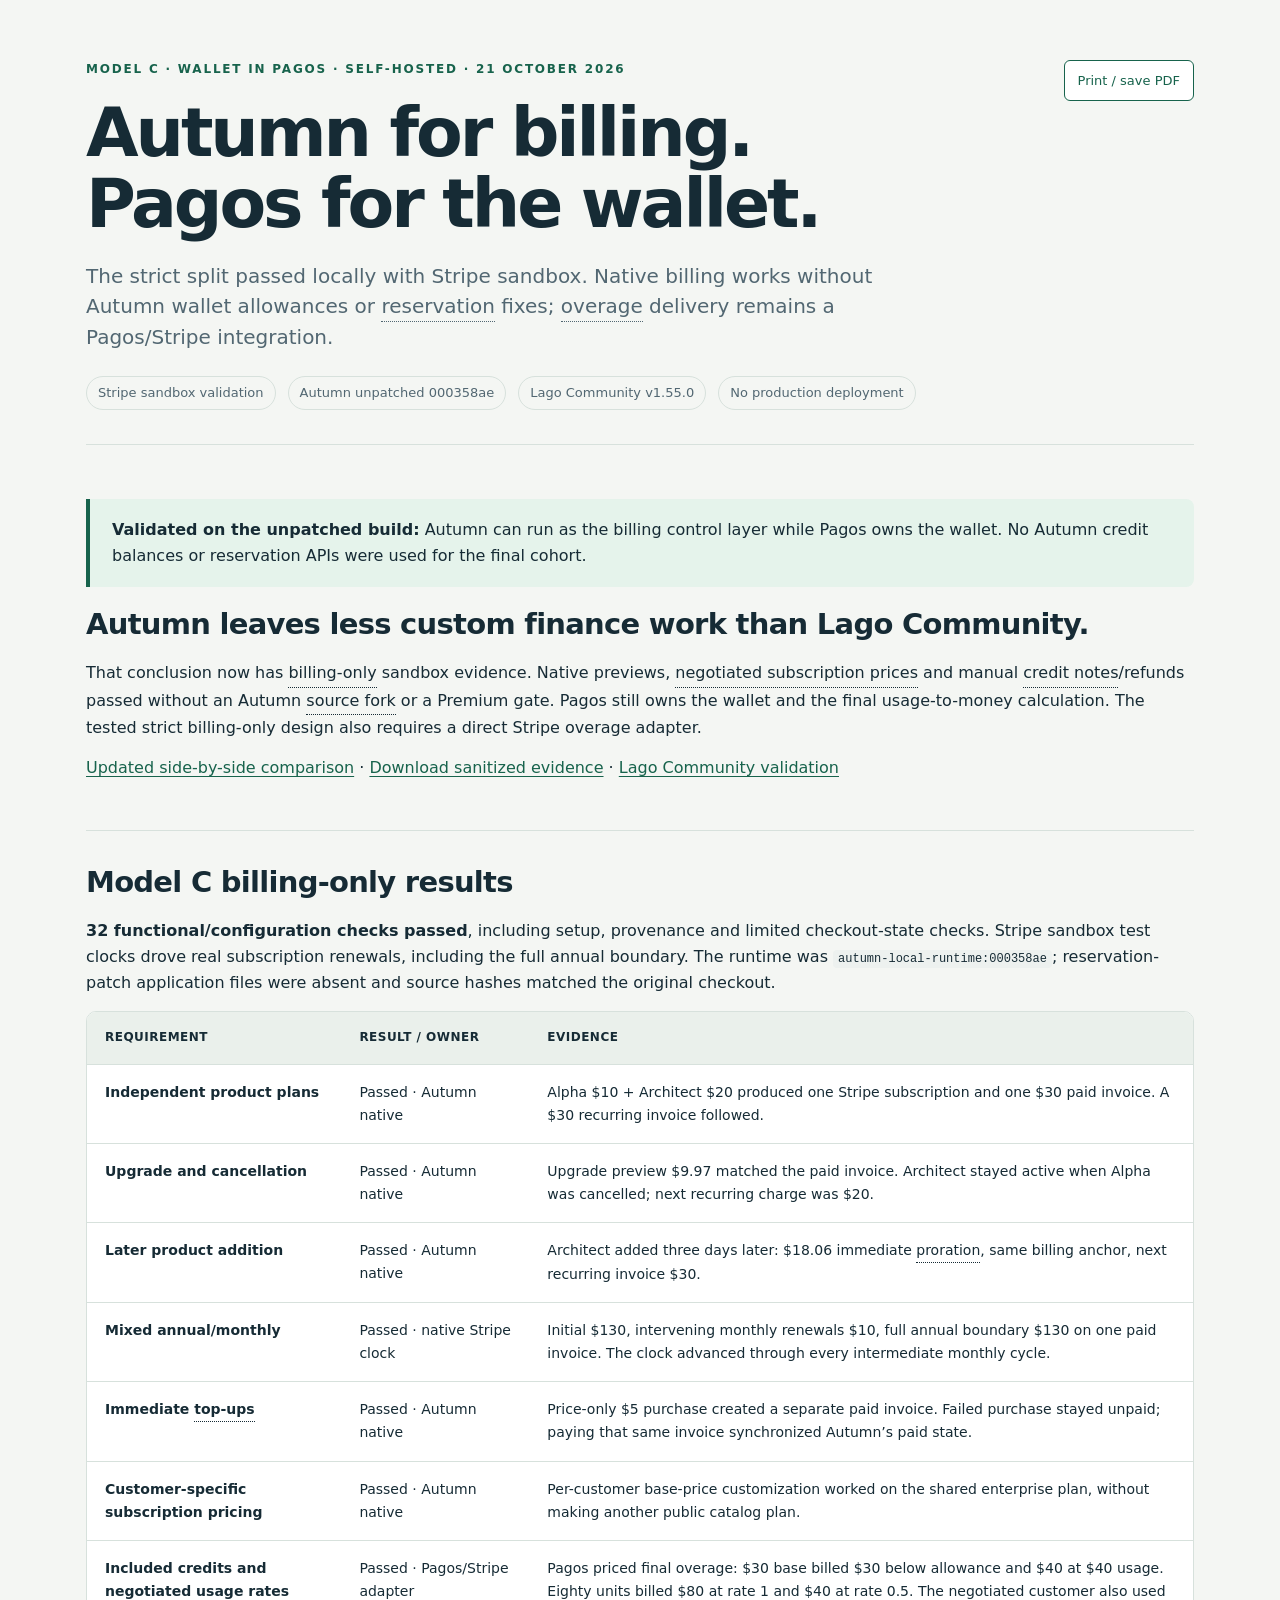
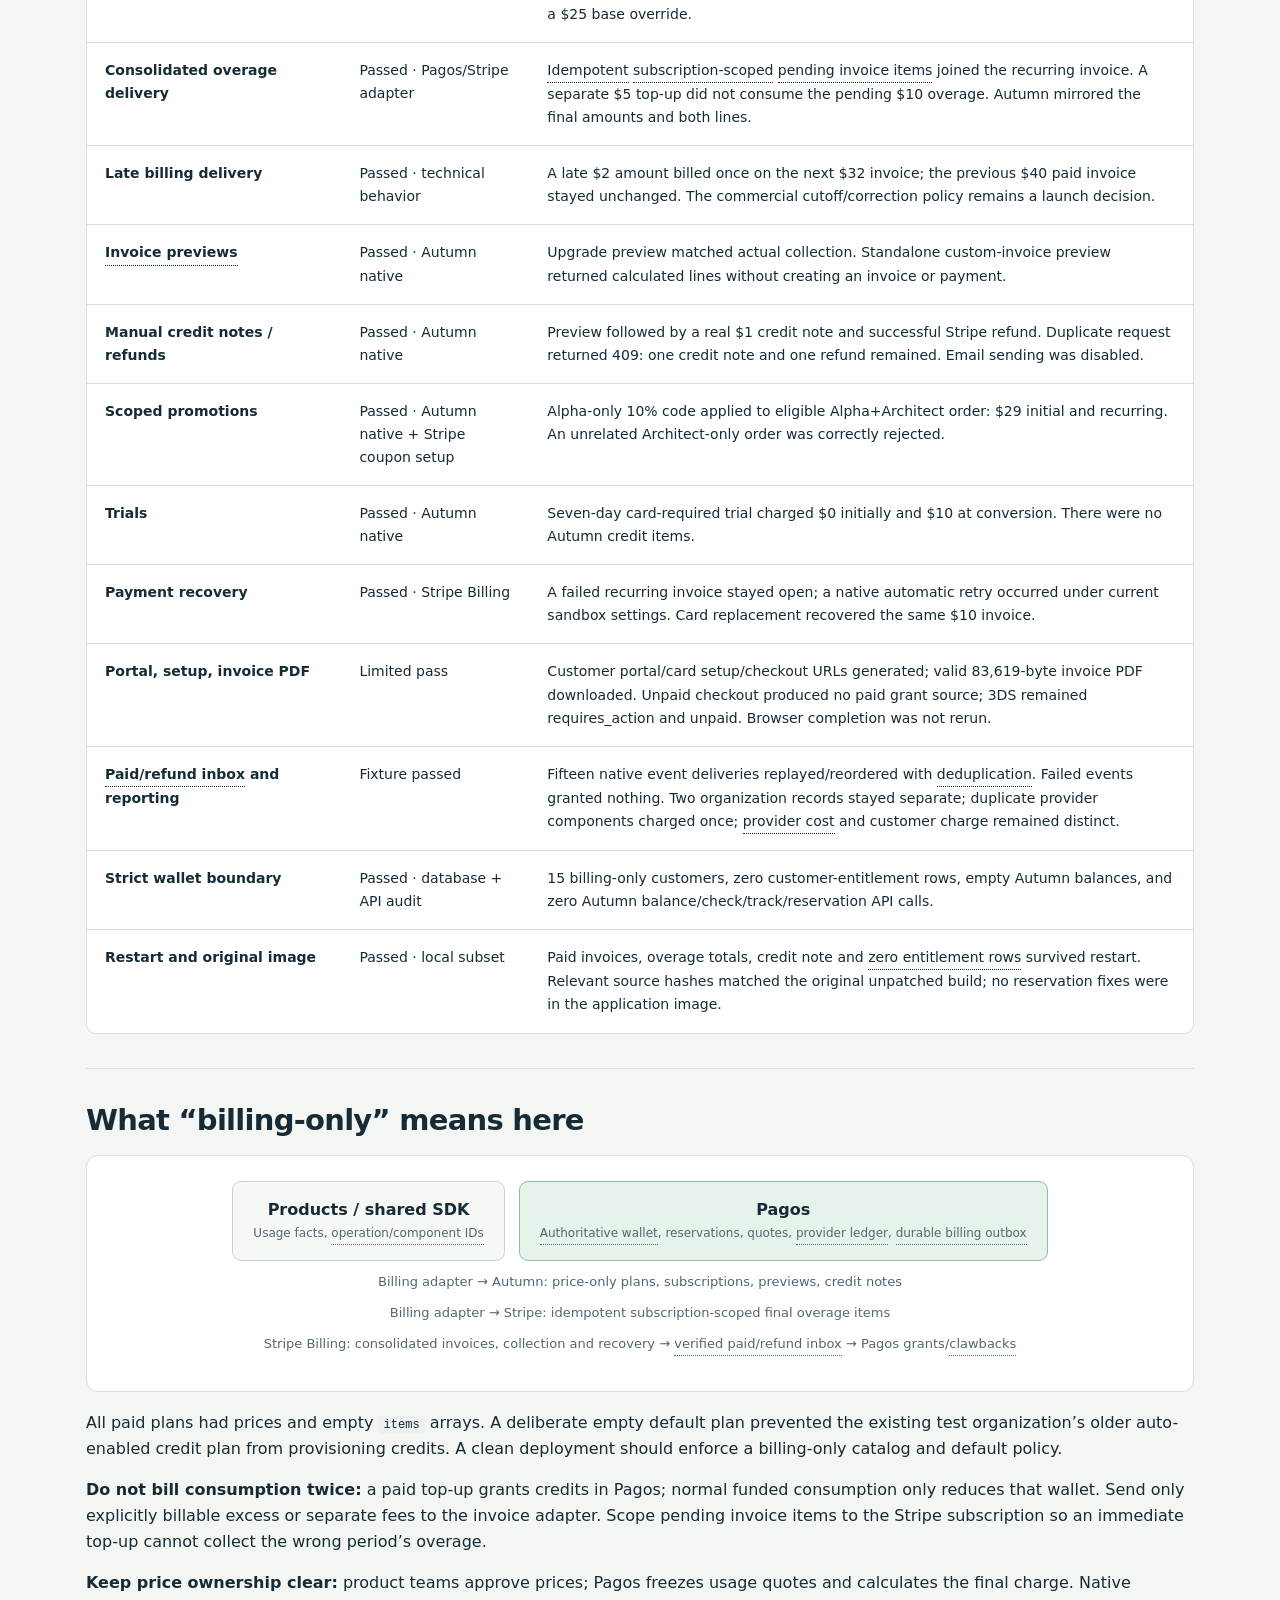
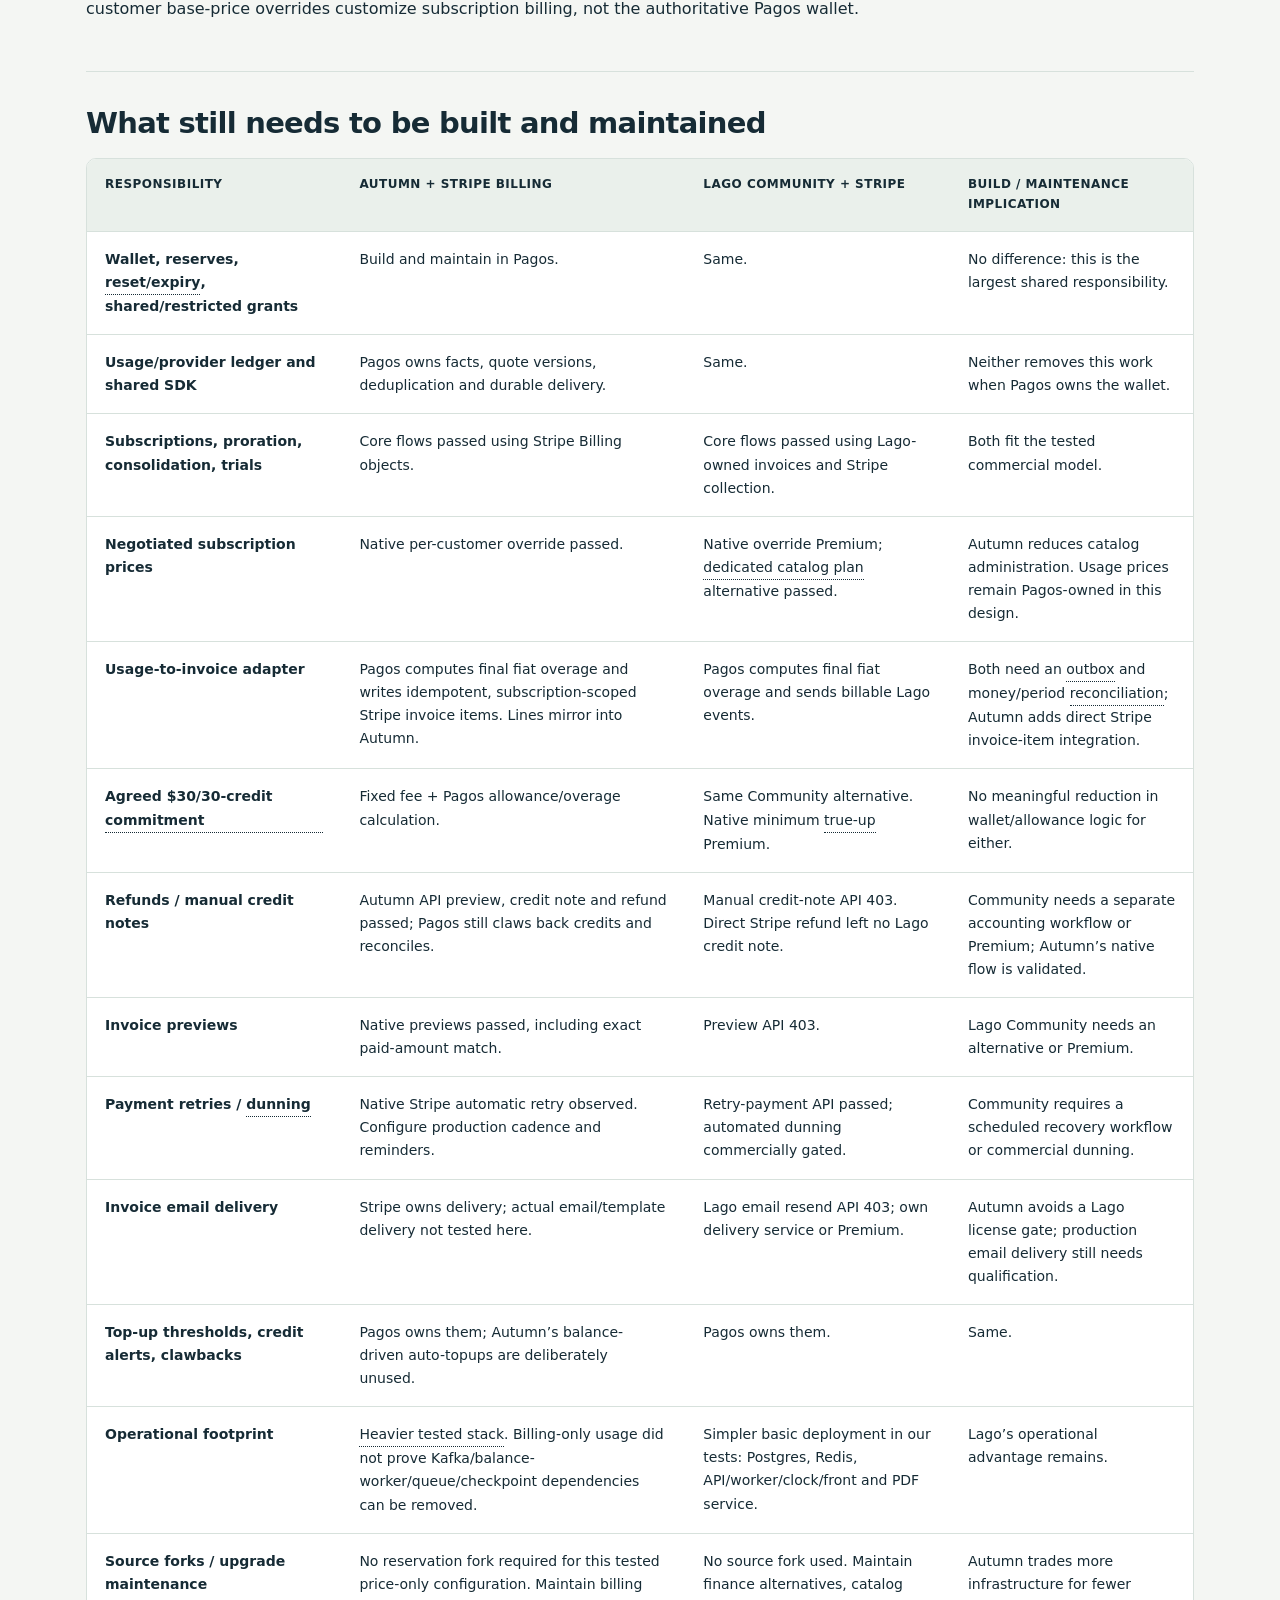
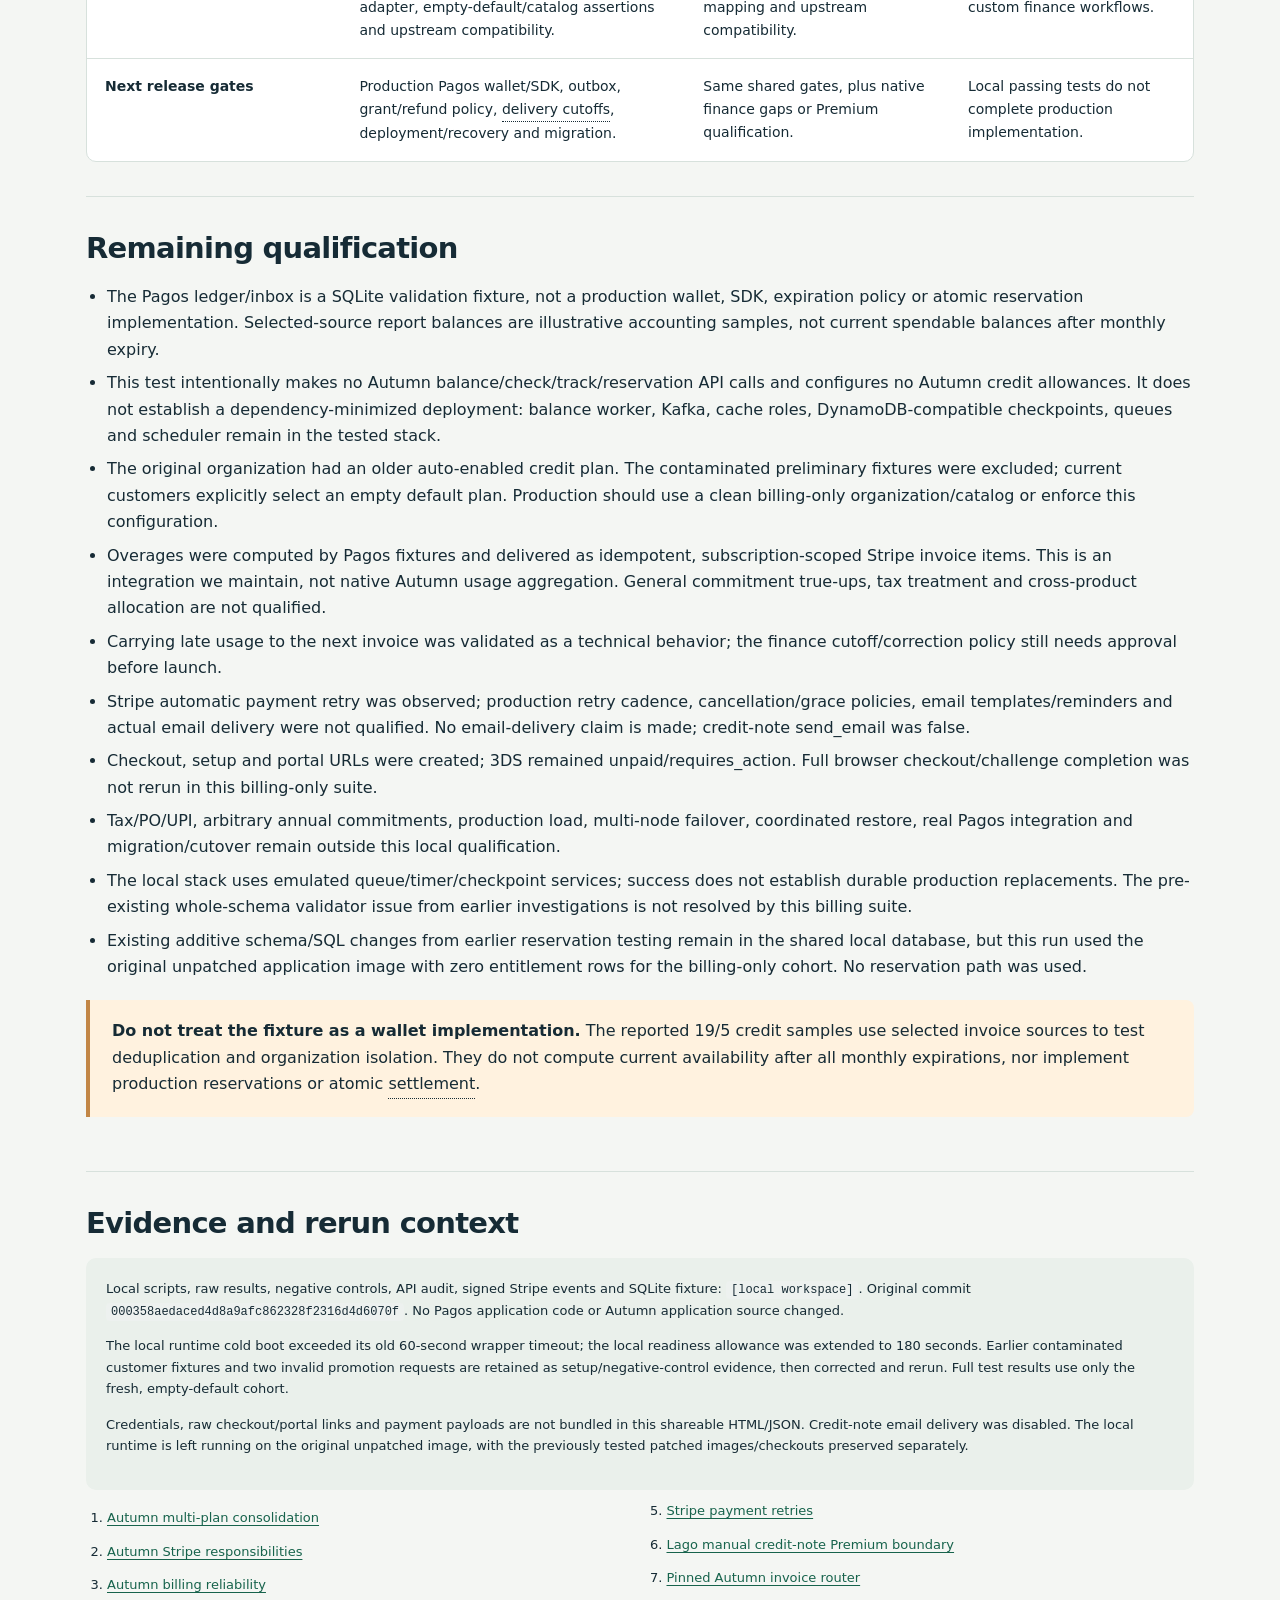
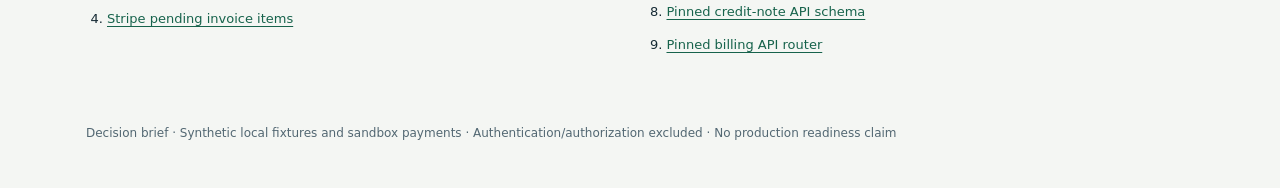
==== commit fca4f699: "Refresh glossary script cache for published reports" ====
--- a/autumn-billing-only-validation.html
+++ b/autumn-billing-only-validation.html
@@ -1,5 +1,5 @@
 <!doctype html><html lang="en"><head><meta charset="utf-8"><meta name="viewport" content="width=device-width, initial-scale=1"><title>Autumn billing-only validation · Pagos wallet</title><style>
 :root{--ink:#162b35;--muted:#526772;--paper:#f4f6f3;--line:#d7e1dc;--green:#17634c;--mint:#e5f3eb;--amber:#8c5319;--sand:#fff2df;--blue:#eaf1f8}*{box-sizing:border-box}html{scroll-behavior:smooth}body{margin:0;background:var(--paper);color:var(--ink);font:16px/1.65 system-ui,-apple-system,BlinkMacSystemFont,"Segoe UI",sans-serif}a{color:var(--green);text-underline-offset:3px}a:hover{color:#092f24}header,main,footer{max-width:1180px;margin:auto;padding:0 36px}header{padding-top:60px;padding-bottom:34px}.eyebrow{text-transform:uppercase;letter-spacing:.15em;font-size:12px;font-weight:750;color:var(--green)}h1{font-size:clamp(38px,6vw,68px);line-height:1.04;letter-spacing:-.045em;max-width:900px;margin:18px 0 22px}h2{font-size:29px;line-height:1.2;letter-spacing:-.025em;margin:0 0 18px}h3{font-size:19px;line-height:1.35;margin:0 0 10px}p{margin:0 0 14px}.lede{max-width:830px;color:var(--muted);font-size:20px;line-height:1.5}.meta{display:flex;gap:12px;flex-wrap:wrap;color:var(--muted);font-size:13px;margin-top:24px}.meta span{border:1px solid var(--line);padding:5px 11px;border-radius:30px}nav{display:flex;gap:18px;flex-wrap:wrap;margin-top:24px;font-size:14px}section{padding:34px 0;border-top:1px solid var(--line);scroll-margin-top:20px}.hero{display:grid;grid-template-columns:1.5fr 1fr;background:var(--ink);color:white;border-radius:18px;overflow:hidden;margin:0 0 32px}.hero>div{padding:30px}.hero h2{font-size:32px}.hero p{color:#d7e5e7}.hero .aside{background:#203e46}.hero a{color:#b4ebce}.number{font-size:11px;letter-spacing:.12em;color:var(--muted);display:block;margin-bottom:10px}.grid{display:grid;grid-template-columns:1fr 1fr;gap:20px}.card{background:white;padding:25px;border:1px solid var(--line);border-radius:12px}.card.recommended{border-top:4px solid var(--green)}.callout{padding:18px 22px;background:var(--sand);border-left:4px solid #c28645;border-radius:0 8px 8px 0;margin:20px 0}.callout.good{background:var(--mint);border-color:var(--green)}.small{font-size:13px;color:var(--muted)}.tag{display:inline-block;font-size:11px;line-height:1.3;font-weight:750;letter-spacing:.02em;border-radius:5px;padding:4px 7px;margin-bottom:7px;background:var(--blue);color:#31526b}.tag.pass{background:var(--mint);color:var(--green)}.tag.warn{background:var(--sand);color:var(--amber)}.table-wrap{overflow-x:auto;border:1px solid var(--line);border-radius:10px;background:white}table{border-collapse:collapse;width:100%;font-size:14px}th,td{text-align:left;vertical-align:top;padding:16px 18px;border-bottom:1px solid var(--line)}th{background:#eaf0eb;font-size:12px;text-transform:uppercase;letter-spacing:.04em}td:first-child{font-weight:650;width:23%}tr:last-child td{border-bottom:0}td p:last-child{margin:0}.matrix td:nth-child(3){background:#f2f8f4}ul,ol{padding-left:21px;margin:10px 0}li{margin:7px 0}code{font:12px ui-monospace,SFMono-Regular,monospace;background:#edf1ef;padding:2px 5px;border-radius:4px;overflow-wrap:anywhere}.flow{border:1px solid var(--line);border-radius:12px;padding:25px;background:white;text-align:center}.flow-row{display:flex;justify-content:center;gap:14px;flex-wrap:wrap}.node{border:1px solid #c6d6cf;border-radius:9px;padding:15px 20px;min-width:155px;background:#f6f8f5}.node strong{display:block}.node.engine{background:var(--mint);border-color:#91bba6}.node small{display:block;max-width:500px;color:var(--muted);font-size:12px}.arrow{color:var(--muted);font-size:13px;margin:10px}.steps{counter-reset:step}.step{display:grid;grid-template-columns:34px 1fr;gap:12px;padding:13px 0;border-bottom:1px solid var(--line)}.step:before{counter-increment:step;content:counter(step);background:var(--ink);color:white;border-radius:50%;width:28px;height:28px;text-align:center;font-size:13px;line-height:28px}.sources{columns:2;column-gap:32px;font-size:13px}.sources li{break-inside:avoid;margin-bottom:12px}.sources code{font-size:11px}.evidence{background:#eaf0eb;border-radius:10px;padding:20px;font-size:13px;overflow-wrap:anywhere}footer{padding-top:24px;padding-bottom:45px;color:var(--muted);font-size:12px}.print{border:1px solid var(--green);border-radius:6px;background:white;color:var(--green);padding:9px 13px;font:inherit;font-size:13px;cursor:pointer;float:right}.note{max-width:900px;color:var(--muted)}@media(max-width:760px){header,main,footer{padding-left:20px;padding-right:20px}.hero,.grid{grid-template-columns:1fr}.sources{columns:1}th,td{padding:12px;min-width:190px}h2{font-size:25px}.print{float:none;margin-bottom:15px}.hero>div{padding:23px}}@media print{body{background:white;font-size:11px}header{padding-top:10px}header,main,footer{max-width:none;padding-left:0;padding-right:0}h1{font-size:38px}h2{font-size:23px}section{padding:20px 0}nav,.print{display:none}.hero{background:#eef4ef;color:var(--ink)}.hero p{color:var(--ink)}.hero .aside{background:#e1ebe5}.table-wrap{overflow:visible}table{font-size:10px}th,td{padding:9px}tr,.card,.step{break-inside:avoid}.sources{columns:1}.tag{-webkit-print-color-adjust:exact;print-color-adjust:exact}a{color:inherit}.flow{break-inside:avoid}@page{size:A4;margin:15mm}
 </style><link rel="stylesheet" href="billing-tooltips.css">
-</head><body><header><button class="print" onclick="window.print()">Print / save PDF</button><div class="eyebrow">Model C · Wallet in Pagos · Self-hosted · 21 October 2026</div><h1>Autumn for billing.<br>Pagos for the wallet.</h1><p class="lede">The strict split passed locally with Stripe sandbox. Native billing works without Autumn wallet allowances or reservation fixes; overage delivery remains a Pagos/Stripe integration.</p><div class="meta"><span>Stripe sandbox validation</span><span>Autumn unpatched 000358ae</span><span>Lago Community v1.55.0</span><span>No production deployment</span></div></header><main><section id="decision"><div class="callout good"><strong>Validated on the unpatched build:</strong> Autumn can run as the billing control layer while Pagos owns the wallet. No Autumn credit balances or reservation APIs were used for the final cohort.</div><h2>Autumn leaves less custom finance work than Lago Community.</h2><p>That conclusion now has billing-only sandbox evidence. Native previews, negotiated subscription prices and manual credit notes/refunds passed without an Autumn source fork or a Premium gate. Pagos still owns the wallet and the final usage-to-money calculation. The tested strict billing-only design also requires a direct Stripe overage adapter.</p><p><a href="lago-vs-autumn.html#billing-only-comparison">Updated side-by-side comparison</a> · <a href="autumn-billing-only-validation.json">Download sanitized evidence</a> · <a href="lago-modelc-pagos-wallet.html">Lago Community validation</a></p></section><section id="results"><h2>Model C billing-only results</h2><p><strong>32 functional/configuration checks passed</strong>, including setup, provenance and limited checkout-state checks. Stripe sandbox test clocks drove real subscription renewals, including the full annual boundary. The runtime was <code>autumn-local-runtime:000358ae</code>; reservation-patch application files were absent and source hashes matched the original checkout.</p><div class="table-wrap"><table><thead><tr><th>Requirement</th><th>Result / owner</th><th>Evidence</th></tr></thead><tbody><tr><td>Independent product plans</td><td>Passed · Autumn native</td><td>Alpha $10 + Architect $20 produced one Stripe subscription and one $30 paid invoice. A $30 recurring invoice followed.</td></tr><tr><td>Upgrade and cancellation</td><td>Passed · Autumn native</td><td>Upgrade preview $9.97 matched the paid invoice. Architect stayed active when Alpha was cancelled; next recurring charge was $20.</td></tr><tr><td>Later product addition</td><td>Passed · Autumn native</td><td>Architect added three days later: $18.06 immediate proration, same billing anchor, next recurring invoice $30.</td></tr><tr><td>Mixed annual/monthly</td><td>Passed · native Stripe clock</td><td>Initial $130, intervening monthly renewals $10, full annual boundary $130 on one paid invoice. The clock advanced through every intermediate monthly cycle.</td></tr><tr><td>Immediate top-ups</td><td>Passed · Autumn native</td><td>Price-only $5 purchase created a separate paid invoice. Failed purchase stayed unpaid; paying that same invoice synchronized Autumn’s paid state.</td></tr><tr><td>Customer-specific subscription pricing</td><td>Passed · Autumn native</td><td>Per-customer base-price customization worked on the shared enterprise plan, without making another public catalog plan.</td></tr><tr><td>Included credits and negotiated usage rates</td><td>Passed · Pagos/Stripe adapter</td><td>Pagos priced final overage: $30 base billed $30 below allowance and $40 at $40 usage. Eighty units billed $80 at rate 1 and $40 at rate 0.5. The negotiated customer also used a $25 base override.</td></tr><tr><td>Consolidated overage delivery</td><td>Passed · Pagos/Stripe adapter</td><td>Idempotent subscription-scoped pending invoice items joined the recurring invoice. A separate $5 top-up did not consume the pending $10 overage. Autumn mirrored the final amounts and both lines.</td></tr><tr><td>Late billing delivery</td><td>Passed · technical behavior</td><td>A late $2 amount billed once on the next $32 invoice; the previous $40 paid invoice stayed unchanged. The commercial cutoff/correction policy remains a launch decision.</td></tr><tr><td>Invoice previews</td><td>Passed · Autumn native</td><td>Upgrade preview matched actual collection. Standalone custom-invoice preview returned calculated lines without creating an invoice or payment.</td></tr><tr><td>Manual credit notes / refunds</td><td>Passed · Autumn native</td><td>Preview followed by a real $1 credit note and successful Stripe refund. Duplicate request returned 409: one credit note and one refund remained. Email sending was disabled.</td></tr><tr><td>Scoped promotions</td><td>Passed · Autumn native + Stripe coupon setup</td><td>Alpha-only 10% code applied to eligible Alpha+Architect order: $29 initial and recurring. An unrelated Architect-only order was correctly rejected.</td></tr><tr><td>Trials</td><td>Passed · Autumn native</td><td>Seven-day card-required trial charged $0 initially and $10 at conversion. There were no Autumn credit items.</td></tr><tr><td>Payment recovery</td><td>Passed · Stripe Billing</td><td>A failed recurring invoice stayed open; a native automatic retry occurred under current sandbox settings. Card replacement recovered the same $10 invoice.</td></tr><tr><td>Portal, setup, invoice PDF</td><td>Limited pass</td><td>Customer portal/card setup/checkout URLs generated; valid 83,619-byte invoice PDF downloaded. Unpaid checkout produced no paid grant source; 3DS remained requires_action and unpaid. Browser completion was not rerun.</td></tr><tr><td>Paid/refund inbox and reporting</td><td>Fixture passed</td><td>Fifteen native event deliveries replayed/reordered with deduplication. Failed events granted nothing. Two organization records stayed separate; duplicate provider components charged once; provider cost and customer charge remained distinct.</td></tr><tr><td>Strict wallet boundary</td><td>Passed · database + API audit</td><td>15 billing-only customers, zero customer-entitlement rows, empty Autumn balances, and zero Autumn balance/check/track/reservation API calls.</td></tr><tr><td>Restart and original image</td><td>Passed · local subset</td><td>Paid invoices, overage totals, credit note and zero entitlement rows survived restart. Relevant source hashes matched the original unpatched build; no reservation fixes were in the application image.</td></tr></tbody></table></div></section><section id="architecture"><h2>What “billing-only” means here</h2><div class="flow"><div class="flow-row"><div class="node"><strong>Products / shared SDK</strong><small>Usage facts, operation/component IDs</small></div><div class="node engine"><strong>Pagos</strong><small>Authoritative wallet, reservations, quotes, provider ledger, durable billing outbox</small></div></div><div class="arrow">Billing adapter → Autumn: price-only plans, subscriptions, previews, credit notes</div><div class="arrow">Billing adapter → Stripe: idempotent subscription-scoped final overage items</div><div class="arrow">Stripe Billing: consolidated invoices, collection and recovery → verified paid/refund inbox → Pagos grants/clawbacks</div></div><p style="margin-top:18px">All paid plans had prices and empty <code>items</code> arrays. A deliberate empty default plan prevented the existing test organization’s older auto-enabled credit plan from provisioning credits. A clean deployment should enforce a billing-only catalog and default policy.</p><p><strong>Do not bill consumption twice:</strong> a paid top-up grants credits in Pagos; normal funded consumption only reduces that wallet. Send only explicitly billable excess or separate fees to the invoice adapter. Scope pending invoice items to the Stripe subscription so an immediate top-up cannot collect the wrong period’s overage.</p><p><strong>Keep price ownership clear:</strong> product teams approve prices; Pagos freezes usage quotes and calculates the final charge. Native customer base-price overrides customize subscription billing, not the authoritative Pagos wallet.</p></section><section id="maintenance"><h2>What still needs to be built and maintained</h2><div class="table-wrap"><table><thead><tr><th>Responsibility</th><th>Autumn + Stripe Billing</th><th>Lago Community + Stripe</th><th>Build / maintenance implication</th></tr></thead><tbody><tr><td>Wallet, reserves, reset/expiry, shared/restricted grants</td><td>Build and maintain in Pagos.</td><td>Same.</td><td>No difference: this is the largest shared responsibility.</td></tr><tr><td>Usage/provider ledger and shared SDK</td><td>Pagos owns facts, quote versions, deduplication and durable delivery.</td><td>Same.</td><td>Neither removes this work when Pagos owns the wallet.</td></tr><tr><td>Subscriptions, proration, consolidation, trials</td><td>Core flows passed using Stripe Billing objects.</td><td>Core flows passed using Lago-owned invoices and Stripe collection.</td><td>Both fit the tested commercial model.</td></tr><tr><td>Negotiated subscription prices</td><td>Native per-customer override passed.</td><td>Native override Premium; dedicated catalog plan alternative passed.</td><td>Autumn reduces catalog administration. Usage prices remain Pagos-owned in this design.</td></tr><tr><td>Usage-to-invoice adapter</td><td>Pagos computes final fiat overage and writes idempotent, subscription-scoped Stripe invoice items. Lines mirror into Autumn.</td><td>Pagos computes final fiat overage and sends billable Lago events.</td><td>Both need an outbox and money/period reconciliation; Autumn adds direct Stripe invoice-item integration.</td></tr><tr><td>Agreed $30/30-credit commitment</td><td>Fixed fee + Pagos allowance/overage calculation.</td><td>Same Community alternative. Native minimum true-up Premium.</td><td>No meaningful reduction in wallet/allowance logic for either.</td></tr><tr><td>Refunds / manual credit notes</td><td>Autumn API preview, credit note and refund passed; Pagos still claws back credits and reconciles.</td><td>Manual credit-note API 403. Direct Stripe refund left no Lago credit note.</td><td>Community needs a separate accounting workflow or Premium; Autumn’s native flow is validated.</td></tr><tr><td>Invoice previews</td><td>Native previews passed, including exact paid-amount match.</td><td>Preview API 403.</td><td>Lago Community needs an alternative or Premium.</td></tr><tr><td>Payment retries / dunning</td><td>Native Stripe automatic retry observed. Configure production cadence and reminders.</td><td>Retry-payment API passed; automated dunning commercially gated.</td><td>Community requires a scheduled recovery workflow or commercial dunning.</td></tr><tr><td>Invoice email delivery</td><td>Stripe owns delivery; actual email/template delivery not tested here.</td><td>Lago email resend API 403; own delivery service or Premium.</td><td>Autumn avoids a Lago license gate; production email delivery still needs qualification.</td></tr><tr><td>Top-up thresholds, credit alerts, clawbacks</td><td>Pagos owns them; Autumn’s balance-driven auto-topups are deliberately unused.</td><td>Pagos owns them.</td><td>Same.</td></tr><tr><td>Operational footprint</td><td>Heavier tested stack. Billing-only usage did not prove Kafka/balance-worker/queue/checkpoint dependencies can be removed.</td><td>Simpler basic deployment in our tests: Postgres, Redis, API/worker/clock/front and PDF service.</td><td>Lago’s operational advantage remains.</td></tr><tr><td>Source forks / upgrade maintenance</td><td>No reservation fork required for this tested price-only configuration. Maintain billing adapter, empty-default/catalog assertions and upstream compatibility.</td><td>No source fork used. Maintain finance alternatives, catalog mapping and upstream compatibility.</td><td>Autumn trades more infrastructure for fewer custom finance workflows.</td></tr><tr><td>Next release gates</td><td>Production Pagos wallet/SDK, outbox, grant/refund policy, delivery cutoffs, deployment/recovery and migration.</td><td>Same shared gates, plus native finance gaps or Premium qualification.</td><td>Local passing tests do not complete production implementation.</td></tr></tbody></table></div></section><section id="limits"><h2>Remaining qualification</h2><ul><li>The Pagos ledger/inbox is a SQLite validation fixture, not a production wallet, SDK, expiration policy or atomic reservation implementation. Selected-source report balances are illustrative accounting samples, not current spendable balances after monthly expiry.</li><li>This test intentionally makes no Autumn balance/check/track/reservation API calls and configures no Autumn credit allowances. It does not establish a dependency-minimized deployment: balance worker, Kafka, cache roles, DynamoDB-compatible checkpoints, queues and scheduler remain in the tested stack.</li><li>The original organization had an older auto-enabled credit plan. The contaminated preliminary fixtures were excluded; current customers explicitly select an empty default plan. Production should use a clean billing-only organization/catalog or enforce this configuration.</li><li>Overages were computed by Pagos fixtures and delivered as idempotent, subscription-scoped Stripe invoice items. This is an integration we maintain, not native Autumn usage aggregation. General commitment true-ups, tax treatment and cross-product allocation are not qualified.</li><li>Carrying late usage to the next invoice was validated as a technical behavior; the finance cutoff/correction policy still needs approval before launch.</li><li>Stripe automatic payment retry was observed; production retry cadence, cancellation/grace policies, email templates/reminders and actual email delivery were not qualified. No email-delivery claim is made; credit-note send_email was false.</li><li>Checkout, setup and portal URLs were created; 3DS remained unpaid/requires_action. Full browser checkout/challenge completion was not rerun in this billing-only suite.</li><li>Tax/PO/UPI, arbitrary annual commitments, production load, multi-node failover, coordinated restore, real Pagos integration and migration/cutover remain outside this local qualification.</li><li>The local stack uses emulated queue/timer/checkpoint services; success does not establish durable production replacements. The pre-existing whole-schema validator issue from earlier investigations is not resolved by this billing suite.</li><li>Existing additive schema/SQL changes from earlier reservation testing remain in the shared local database, but this run used the original unpatched application image with zero entitlement rows for the billing-only cohort. No reservation path was used.</li></ul><div class="callout"><strong>Do not treat the fixture as a wallet implementation.</strong> The reported 19/5 credit samples use selected invoice sources to test deduplication and organization isolation. They do not compute current availability after all monthly expirations, nor implement production reservations or atomic settlement.</div></section><section id="evidence"><h2>Evidence and rerun context</h2><div class="evidence"><p>Local scripts, raw results, negative controls, API audit, signed Stripe events and SQLite fixture: <code>[local workspace]</code>. Original commit <code>000358aedaced4d8a9afc862328f2316d4d6070f</code>. No Pagos application code or Autumn application source changed.</p><p>The local runtime cold boot exceeded its old 60-second wrapper timeout; the local readiness allowance was extended to 180 seconds. Earlier contaminated customer fixtures and two invalid promotion requests are retained as setup/negative-control evidence, then corrected and rerun. Full test results use only the fresh, empty-default cohort.</p><p>Credentials, raw checkout/portal links and payment payloads are not bundled in this shareable HTML/JSON. Credit-note email delivery was disabled. The local runtime is left running on the original unpatched image, with the previously tested patched images/checkouts preserved separately.</p></div><ol class="sources"><li><a href="https://docs.useautumn.com/api-reference/billing/multiAttach">Autumn multi-plan consolidation</a></li><li><a href="https://docs.useautumn.com/documentation/concepts/stripe">Autumn Stripe responsibilities</a></li><li><a href="https://docs.useautumn.com/documentation/customers/edge-cases">Autumn billing reliability</a></li><li><a href="https://docs.stripe.com/api/invoiceitems/create">Stripe pending invoice items</a></li><li><a href="https://docs.stripe.com/billing/revenue-recovery/smart-retries">Stripe payment retries</a></li><li><a href="https://getlago.com/docs/guide/invoicing/credit-notes/overview">Lago manual credit-note Premium boundary</a></li><li><a href="https://github.com/useautumn/autumn/blob/000358aedaced4d8a9afc862328f2316d4d6070f/server/src/internal/invoices/invoiceRouter.ts">Pinned Autumn invoice router</a></li><li><a href="https://github.com/useautumn/autumn/blob/000358aedaced4d8a9afc862328f2316d4d6070f/shared/api/others/apiInvoice/issueCreditNoteParams.ts">Pinned credit-note API schema</a></li><li><a href="https://github.com/useautumn/autumn/blob/000358aedaced4d8a9afc862328f2316d4d6070f/server/src/internal/billing/billingRouter.ts">Pinned billing API router</a></li></ol></section></main><footer>Decision brief · Synthetic local fixtures and sandbox payments · Authentication/authorization excluded · No production readiness claim</footer><script src="billing-tooltips.js" defer></script>
+</head><body><header><button class="print" onclick="window.print()">Print / save PDF</button><div class="eyebrow">Model C · Wallet in Pagos · Self-hosted · 21 October 2026</div><h1>Autumn for billing.<br>Pagos for the wallet.</h1><p class="lede">The strict split passed locally with Stripe sandbox. Native billing works without Autumn wallet allowances or reservation fixes; overage delivery remains a Pagos/Stripe integration.</p><div class="meta"><span>Stripe sandbox validation</span><span>Autumn unpatched 000358ae</span><span>Lago Community v1.55.0</span><span>No production deployment</span></div></header><main><section id="decision"><div class="callout good"><strong>Validated on the unpatched build:</strong> Autumn can run as the billing control layer while Pagos owns the wallet. No Autumn credit balances or reservation APIs were used for the final cohort.</div><h2>Autumn leaves less custom finance work than Lago Community.</h2><p>That conclusion now has billing-only sandbox evidence. Native previews, negotiated subscription prices and manual credit notes/refunds passed without an Autumn source fork or a Premium gate. Pagos still owns the wallet and the final usage-to-money calculation. The tested strict billing-only design also requires a direct Stripe overage adapter.</p><p><a href="lago-vs-autumn.html#billing-only-comparison">Updated side-by-side comparison</a> · <a href="autumn-billing-only-validation.json">Download sanitized evidence</a> · <a href="lago-modelc-pagos-wallet.html">Lago Community validation</a></p></section><section id="results"><h2>Model C billing-only results</h2><p><strong>32 functional/configuration checks passed</strong>, including setup, provenance and limited checkout-state checks. Stripe sandbox test clocks drove real subscription renewals, including the full annual boundary. The runtime was <code>autumn-local-runtime:000358ae</code>; reservation-patch application files were absent and source hashes matched the original checkout.</p><div class="table-wrap"><table><thead><tr><th>Requirement</th><th>Result / owner</th><th>Evidence</th></tr></thead><tbody><tr><td>Independent product plans</td><td>Passed · Autumn native</td><td>Alpha $10 + Architect $20 produced one Stripe subscription and one $30 paid invoice. A $30 recurring invoice followed.</td></tr><tr><td>Upgrade and cancellation</td><td>Passed · Autumn native</td><td>Upgrade preview $9.97 matched the paid invoice. Architect stayed active when Alpha was cancelled; next recurring charge was $20.</td></tr><tr><td>Later product addition</td><td>Passed · Autumn native</td><td>Architect added three days later: $18.06 immediate proration, same billing anchor, next recurring invoice $30.</td></tr><tr><td>Mixed annual/monthly</td><td>Passed · native Stripe clock</td><td>Initial $130, intervening monthly renewals $10, full annual boundary $130 on one paid invoice. The clock advanced through every intermediate monthly cycle.</td></tr><tr><td>Immediate top-ups</td><td>Passed · Autumn native</td><td>Price-only $5 purchase created a separate paid invoice. Failed purchase stayed unpaid; paying that same invoice synchronized Autumn’s paid state.</td></tr><tr><td>Customer-specific subscription pricing</td><td>Passed · Autumn native</td><td>Per-customer base-price customization worked on the shared enterprise plan, without making another public catalog plan.</td></tr><tr><td>Included credits and negotiated usage rates</td><td>Passed · Pagos/Stripe adapter</td><td>Pagos priced final overage: $30 base billed $30 below allowance and $40 at $40 usage. Eighty units billed $80 at rate 1 and $40 at rate 0.5. The negotiated customer also used a $25 base override.</td></tr><tr><td>Consolidated overage delivery</td><td>Passed · Pagos/Stripe adapter</td><td>Idempotent subscription-scoped pending invoice items joined the recurring invoice. A separate $5 top-up did not consume the pending $10 overage. Autumn mirrored the final amounts and both lines.</td></tr><tr><td>Late billing delivery</td><td>Passed · technical behavior</td><td>A late $2 amount billed once on the next $32 invoice; the previous $40 paid invoice stayed unchanged. The commercial cutoff/correction policy remains a launch decision.</td></tr><tr><td>Invoice previews</td><td>Passed · Autumn native</td><td>Upgrade preview matched actual collection. Standalone custom-invoice preview returned calculated lines without creating an invoice or payment.</td></tr><tr><td>Manual credit notes / refunds</td><td>Passed · Autumn native</td><td>Preview followed by a real $1 credit note and successful Stripe refund. Duplicate request returned 409: one credit note and one refund remained. Email sending was disabled.</td></tr><tr><td>Scoped promotions</td><td>Passed · Autumn native + Stripe coupon setup</td><td>Alpha-only 10% code applied to eligible Alpha+Architect order: $29 initial and recurring. An unrelated Architect-only order was correctly rejected.</td></tr><tr><td>Trials</td><td>Passed · Autumn native</td><td>Seven-day card-required trial charged $0 initially and $10 at conversion. There were no Autumn credit items.</td></tr><tr><td>Payment recovery</td><td>Passed · Stripe Billing</td><td>A failed recurring invoice stayed open; a native automatic retry occurred under current sandbox settings. Card replacement recovered the same $10 invoice.</td></tr><tr><td>Portal, setup, invoice PDF</td><td>Limited pass</td><td>Customer portal/card setup/checkout URLs generated; valid 83,619-byte invoice PDF downloaded. Unpaid checkout produced no paid grant source; 3DS remained requires_action and unpaid. Browser completion was not rerun.</td></tr><tr><td>Paid/refund inbox and reporting</td><td>Fixture passed</td><td>Fifteen native event deliveries replayed/reordered with deduplication. Failed events granted nothing. Two organization records stayed separate; duplicate provider components charged once; provider cost and customer charge remained distinct.</td></tr><tr><td>Strict wallet boundary</td><td>Passed · database + API audit</td><td>15 billing-only customers, zero customer-entitlement rows, empty Autumn balances, and zero Autumn balance/check/track/reservation API calls.</td></tr><tr><td>Restart and original image</td><td>Passed · local subset</td><td>Paid invoices, overage totals, credit note and zero entitlement rows survived restart. Relevant source hashes matched the original unpatched build; no reservation fixes were in the application image.</td></tr></tbody></table></div></section><section id="architecture"><h2>What “billing-only” means here</h2><div class="flow"><div class="flow-row"><div class="node"><strong>Products / shared SDK</strong><small>Usage facts, operation/component IDs</small></div><div class="node engine"><strong>Pagos</strong><small>Authoritative wallet, reservations, quotes, provider ledger, durable billing outbox</small></div></div><div class="arrow">Billing adapter → Autumn: price-only plans, subscriptions, previews, credit notes</div><div class="arrow">Billing adapter → Stripe: idempotent subscription-scoped final overage items</div><div class="arrow">Stripe Billing: consolidated invoices, collection and recovery → verified paid/refund inbox → Pagos grants/clawbacks</div></div><p style="margin-top:18px">All paid plans had prices and empty <code>items</code> arrays. A deliberate empty default plan prevented the existing test organization’s older auto-enabled credit plan from provisioning credits. A clean deployment should enforce a billing-only catalog and default policy.</p><p><strong>Do not bill consumption twice:</strong> a paid top-up grants credits in Pagos; normal funded consumption only reduces that wallet. Send only explicitly billable excess or separate fees to the invoice adapter. Scope pending invoice items to the Stripe subscription so an immediate top-up cannot collect the wrong period’s overage.</p><p><strong>Keep price ownership clear:</strong> product teams approve prices; Pagos freezes usage quotes and calculates the final charge. Native customer base-price overrides customize subscription billing, not the authoritative Pagos wallet.</p></section><section id="maintenance"><h2>What still needs to be built and maintained</h2><div class="table-wrap"><table><thead><tr><th>Responsibility</th><th>Autumn + Stripe Billing</th><th>Lago Community + Stripe</th><th>Build / maintenance implication</th></tr></thead><tbody><tr><td>Wallet, reserves, reset/expiry, shared/restricted grants</td><td>Build and maintain in Pagos.</td><td>Same.</td><td>No difference: this is the largest shared responsibility.</td></tr><tr><td>Usage/provider ledger and shared SDK</td><td>Pagos owns facts, quote versions, deduplication and durable delivery.</td><td>Same.</td><td>Neither removes this work when Pagos owns the wallet.</td></tr><tr><td>Subscriptions, proration, consolidation, trials</td><td>Core flows passed using Stripe Billing objects.</td><td>Core flows passed using Lago-owned invoices and Stripe collection.</td><td>Both fit the tested commercial model.</td></tr><tr><td>Negotiated subscription prices</td><td>Native per-customer override passed.</td><td>Native override Premium; dedicated catalog plan alternative passed.</td><td>Autumn reduces catalog administration. Usage prices remain Pagos-owned in this design.</td></tr><tr><td>Usage-to-invoice adapter</td><td>Pagos computes final fiat overage and writes idempotent, subscription-scoped Stripe invoice items. Lines mirror into Autumn.</td><td>Pagos computes final fiat overage and sends billable Lago events.</td><td>Both need an outbox and money/period reconciliation; Autumn adds direct Stripe invoice-item integration.</td></tr><tr><td>Agreed $30/30-credit commitment</td><td>Fixed fee + Pagos allowance/overage calculation.</td><td>Same Community alternative. Native minimum true-up Premium.</td><td>No meaningful reduction in wallet/allowance logic for either.</td></tr><tr><td>Refunds / manual credit notes</td><td>Autumn API preview, credit note and refund passed; Pagos still claws back credits and reconciles.</td><td>Manual credit-note API 403. Direct Stripe refund left no Lago credit note.</td><td>Community needs a separate accounting workflow or Premium; Autumn’s native flow is validated.</td></tr><tr><td>Invoice previews</td><td>Native previews passed, including exact paid-amount match.</td><td>Preview API 403.</td><td>Lago Community needs an alternative or Premium.</td></tr><tr><td>Payment retries / dunning</td><td>Native Stripe automatic retry observed. Configure production cadence and reminders.</td><td>Retry-payment API passed; automated dunning commercially gated.</td><td>Community requires a scheduled recovery workflow or commercial dunning.</td></tr><tr><td>Invoice email delivery</td><td>Stripe owns delivery; actual email/template delivery not tested here.</td><td>Lago email resend API 403; own delivery service or Premium.</td><td>Autumn avoids a Lago license gate; production email delivery still needs qualification.</td></tr><tr><td>Top-up thresholds, credit alerts, clawbacks</td><td>Pagos owns them; Autumn’s balance-driven auto-topups are deliberately unused.</td><td>Pagos owns them.</td><td>Same.</td></tr><tr><td>Operational footprint</td><td>Heavier tested stack. Billing-only usage did not prove Kafka/balance-worker/queue/checkpoint dependencies can be removed.</td><td>Simpler basic deployment in our tests: Postgres, Redis, API/worker/clock/front and PDF service.</td><td>Lago’s operational advantage remains.</td></tr><tr><td>Source forks / upgrade maintenance</td><td>No reservation fork required for this tested price-only configuration. Maintain billing adapter, empty-default/catalog assertions and upstream compatibility.</td><td>No source fork used. Maintain finance alternatives, catalog mapping and upstream compatibility.</td><td>Autumn trades more infrastructure for fewer custom finance workflows.</td></tr><tr><td>Next release gates</td><td>Production Pagos wallet/SDK, outbox, grant/refund policy, delivery cutoffs, deployment/recovery and migration.</td><td>Same shared gates, plus native finance gaps or Premium qualification.</td><td>Local passing tests do not complete production implementation.</td></tr></tbody></table></div></section><section id="limits"><h2>Remaining qualification</h2><ul><li>The Pagos ledger/inbox is a SQLite validation fixture, not a production wallet, SDK, expiration policy or atomic reservation implementation. Selected-source report balances are illustrative accounting samples, not current spendable balances after monthly expiry.</li><li>This test intentionally makes no Autumn balance/check/track/reservation API calls and configures no Autumn credit allowances. It does not establish a dependency-minimized deployment: balance worker, Kafka, cache roles, DynamoDB-compatible checkpoints, queues and scheduler remain in the tested stack.</li><li>The original organization had an older auto-enabled credit plan. The contaminated preliminary fixtures were excluded; current customers explicitly select an empty default plan. Production should use a clean billing-only organization/catalog or enforce this configuration.</li><li>Overages were computed by Pagos fixtures and delivered as idempotent, subscription-scoped Stripe invoice items. This is an integration we maintain, not native Autumn usage aggregation. General commitment true-ups, tax treatment and cross-product allocation are not qualified.</li><li>Carrying late usage to the next invoice was validated as a technical behavior; the finance cutoff/correction policy still needs approval before launch.</li><li>Stripe automatic payment retry was observed; production retry cadence, cancellation/grace policies, email templates/reminders and actual email delivery were not qualified. No email-delivery claim is made; credit-note send_email was false.</li><li>Checkout, setup and portal URLs were created; 3DS remained unpaid/requires_action. Full browser checkout/challenge completion was not rerun in this billing-only suite.</li><li>Tax/PO/UPI, arbitrary annual commitments, production load, multi-node failover, coordinated restore, real Pagos integration and migration/cutover remain outside this local qualification.</li><li>The local stack uses emulated queue/timer/checkpoint services; success does not establish durable production replacements. The pre-existing whole-schema validator issue from earlier investigations is not resolved by this billing suite.</li><li>Existing additive schema/SQL changes from earlier reservation testing remain in the shared local database, but this run used the original unpatched application image with zero entitlement rows for the billing-only cohort. No reservation path was used.</li></ul><div class="callout"><strong>Do not treat the fixture as a wallet implementation.</strong> The reported 19/5 credit samples use selected invoice sources to test deduplication and organization isolation. They do not compute current availability after all monthly expirations, nor implement production reservations or atomic settlement.</div></section><section id="evidence"><h2>Evidence and rerun context</h2><div class="evidence"><p>Local scripts, raw results, negative controls, API audit, signed Stripe events and SQLite fixture: <code>[local workspace]</code>. Original commit <code>000358aedaced4d8a9afc862328f2316d4d6070f</code>. No Pagos application code or Autumn application source changed.</p><p>The local runtime cold boot exceeded its old 60-second wrapper timeout; the local readiness allowance was extended to 180 seconds. Earlier contaminated customer fixtures and two invalid promotion requests are retained as setup/negative-control evidence, then corrected and rerun. Full test results use only the fresh, empty-default cohort.</p><p>Credentials, raw checkout/portal links and payment payloads are not bundled in this shareable HTML/JSON. Credit-note email delivery was disabled. The local runtime is left running on the original unpatched image, with the previously tested patched images/checkouts preserved separately.</p></div><ol class="sources"><li><a href="https://docs.useautumn.com/api-reference/billing/multiAttach">Autumn multi-plan consolidation</a></li><li><a href="https://docs.useautumn.com/documentation/concepts/stripe">Autumn Stripe responsibilities</a></li><li><a href="https://docs.useautumn.com/documentation/customers/edge-cases">Autumn billing reliability</a></li><li><a href="https://docs.stripe.com/api/invoiceitems/create">Stripe pending invoice items</a></li><li><a href="https://docs.stripe.com/billing/revenue-recovery/smart-retries">Stripe payment retries</a></li><li><a href="https://getlago.com/docs/guide/invoicing/credit-notes/overview">Lago manual credit-note Premium boundary</a></li><li><a href="https://github.com/useautumn/autumn/blob/000358aedaced4d8a9afc862328f2316d4d6070f/server/src/internal/invoices/invoiceRouter.ts">Pinned Autumn invoice router</a></li><li><a href="https://github.com/useautumn/autumn/blob/000358aedaced4d8a9afc862328f2316d4d6070f/shared/api/others/apiInvoice/issueCreditNoteParams.ts">Pinned credit-note API schema</a></li><li><a href="https://github.com/useautumn/autumn/blob/000358aedaced4d8a9afc862328f2316d4d6070f/server/src/internal/billing/billingRouter.ts">Pinned billing API router</a></li></ol></section></main><footer>Decision brief · Synthetic local fixtures and sandbox payments · Authentication/authorization excluded · No production readiness claim</footer><script src="billing-tooltips.js?v=8eb08ea4c0" defer></script>
 </body></html>
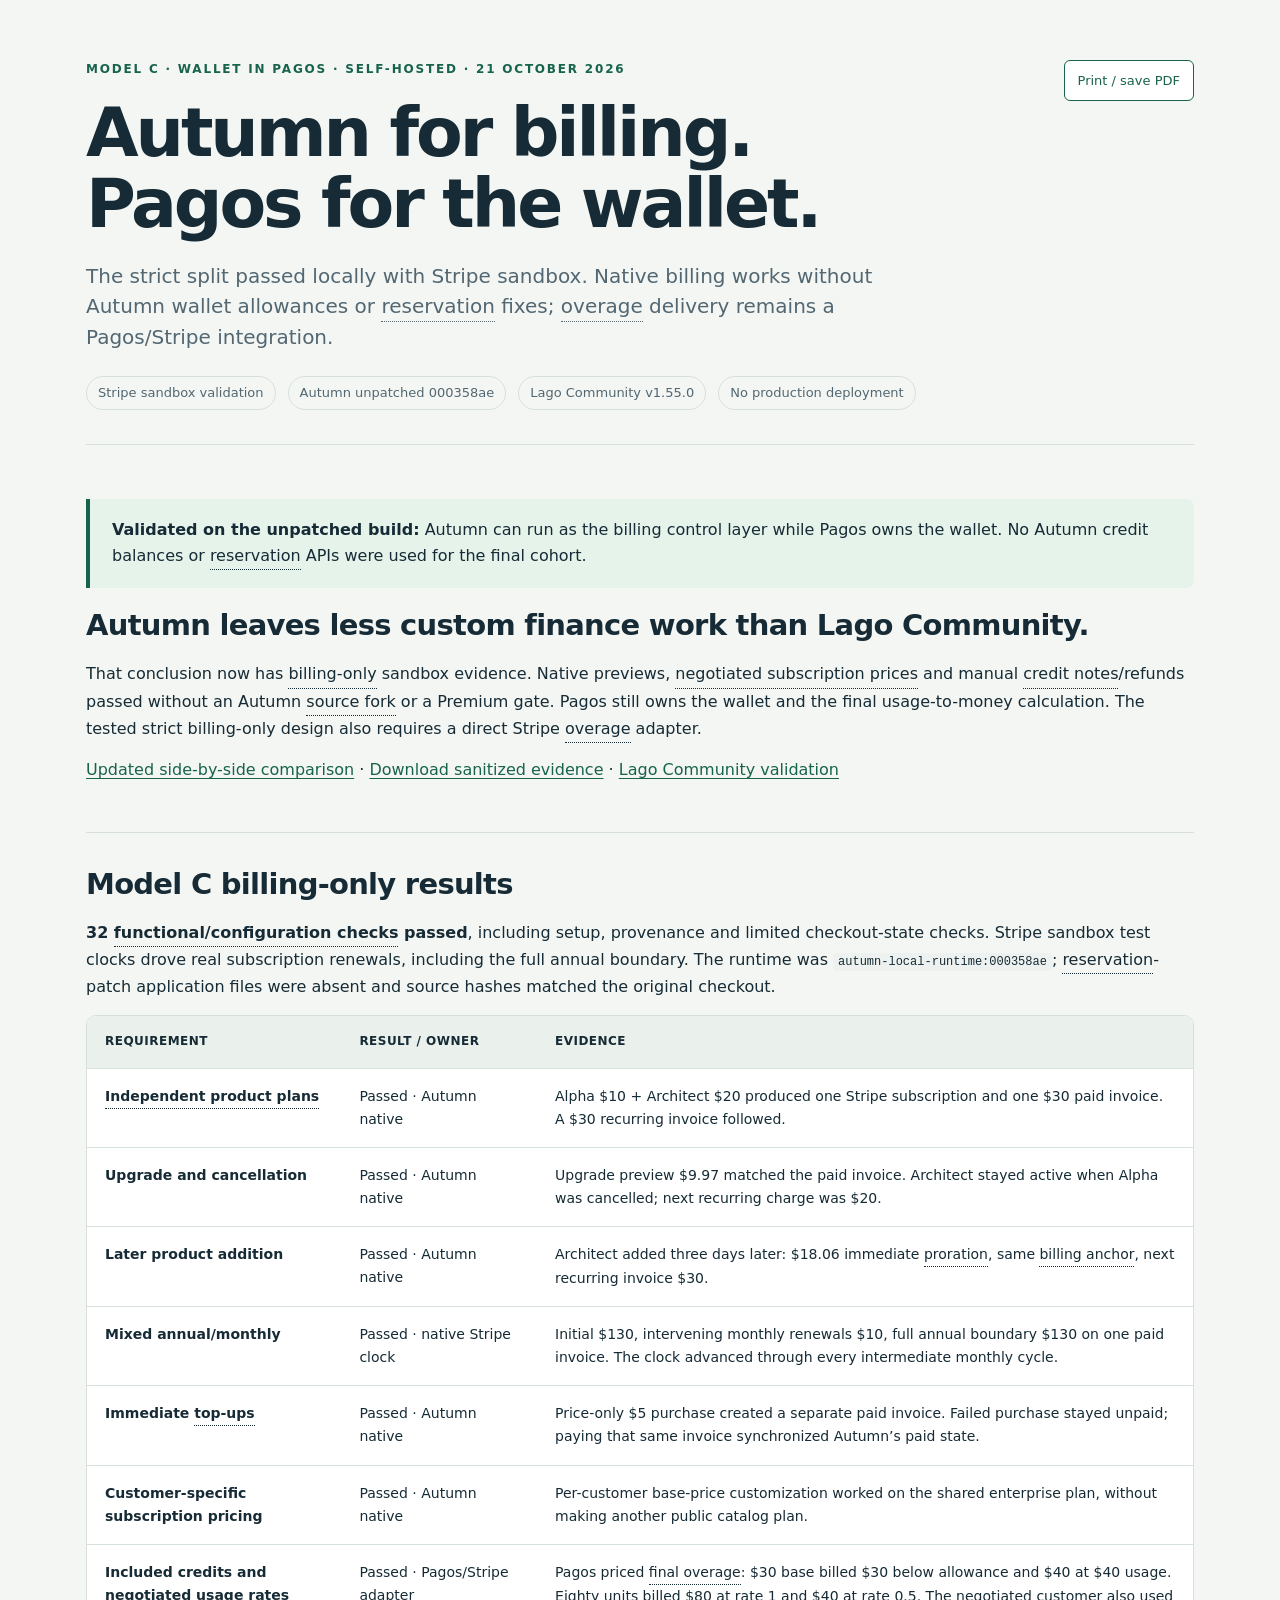
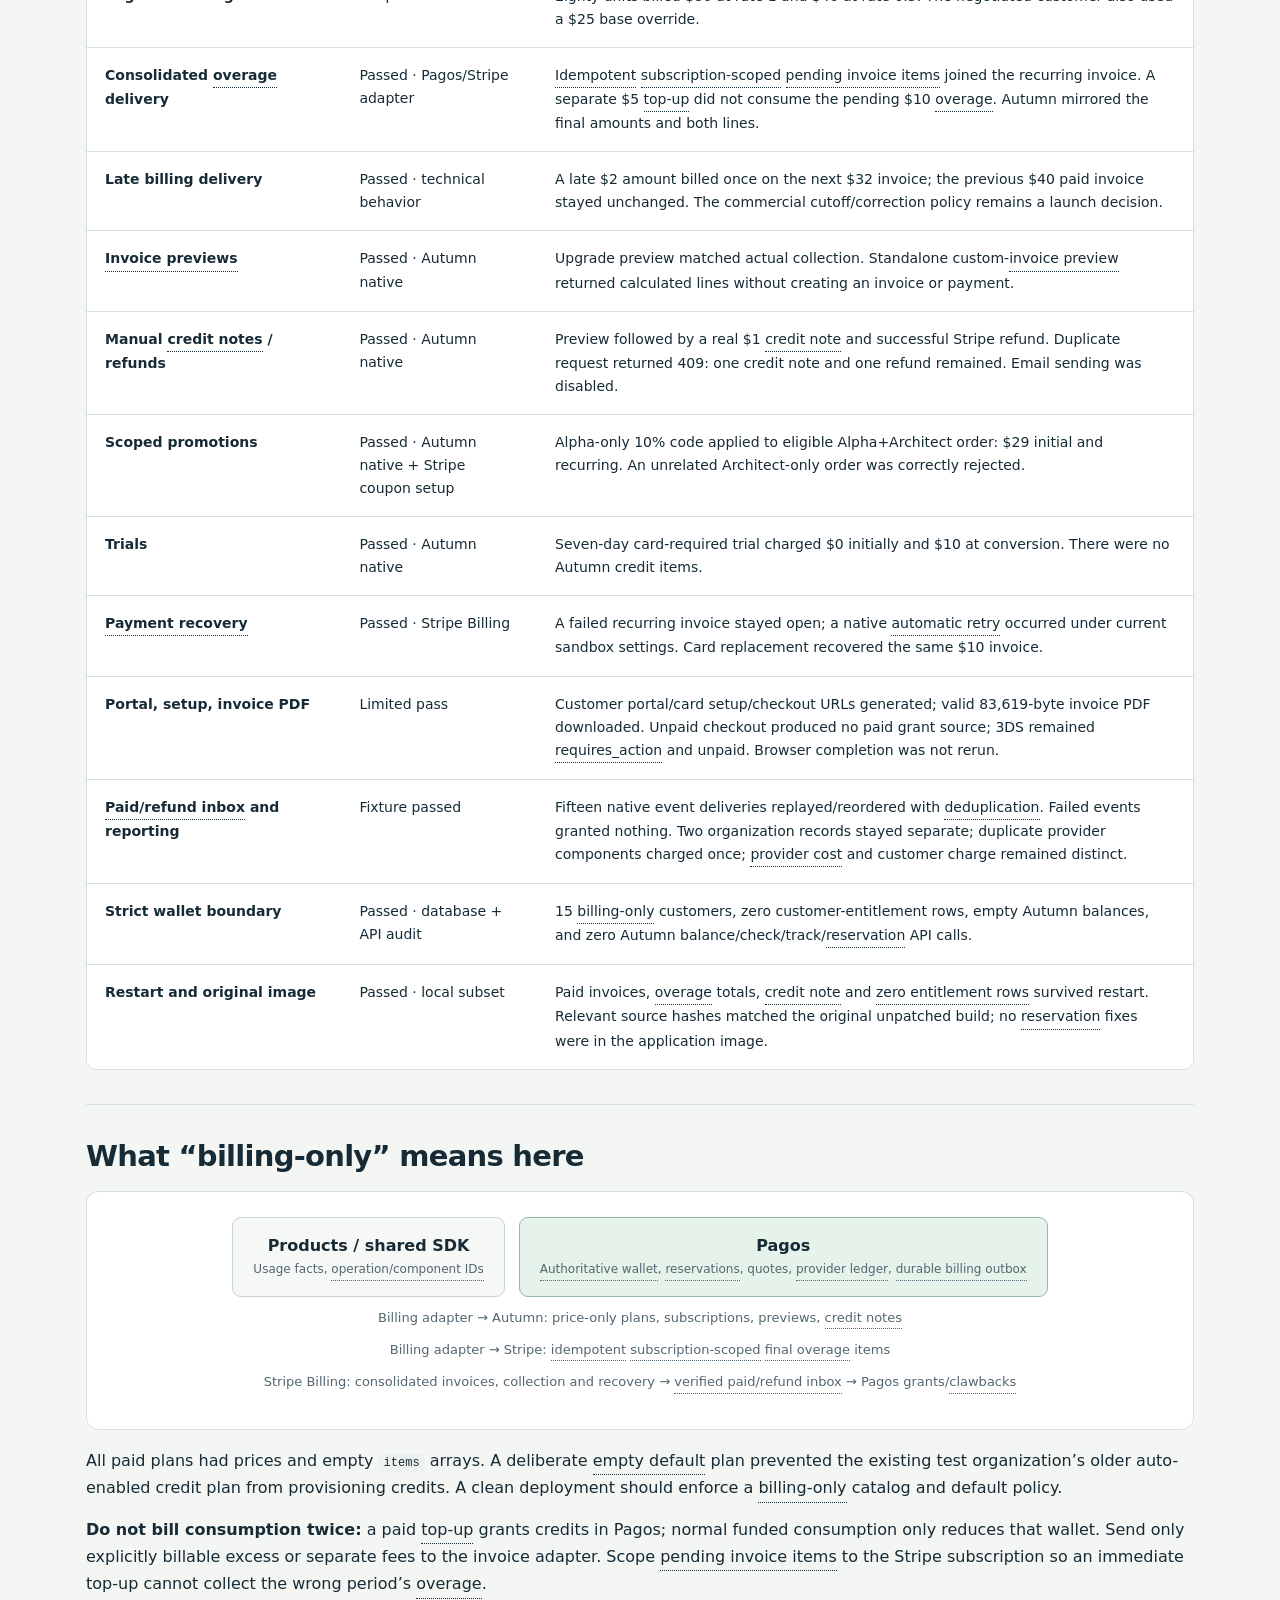
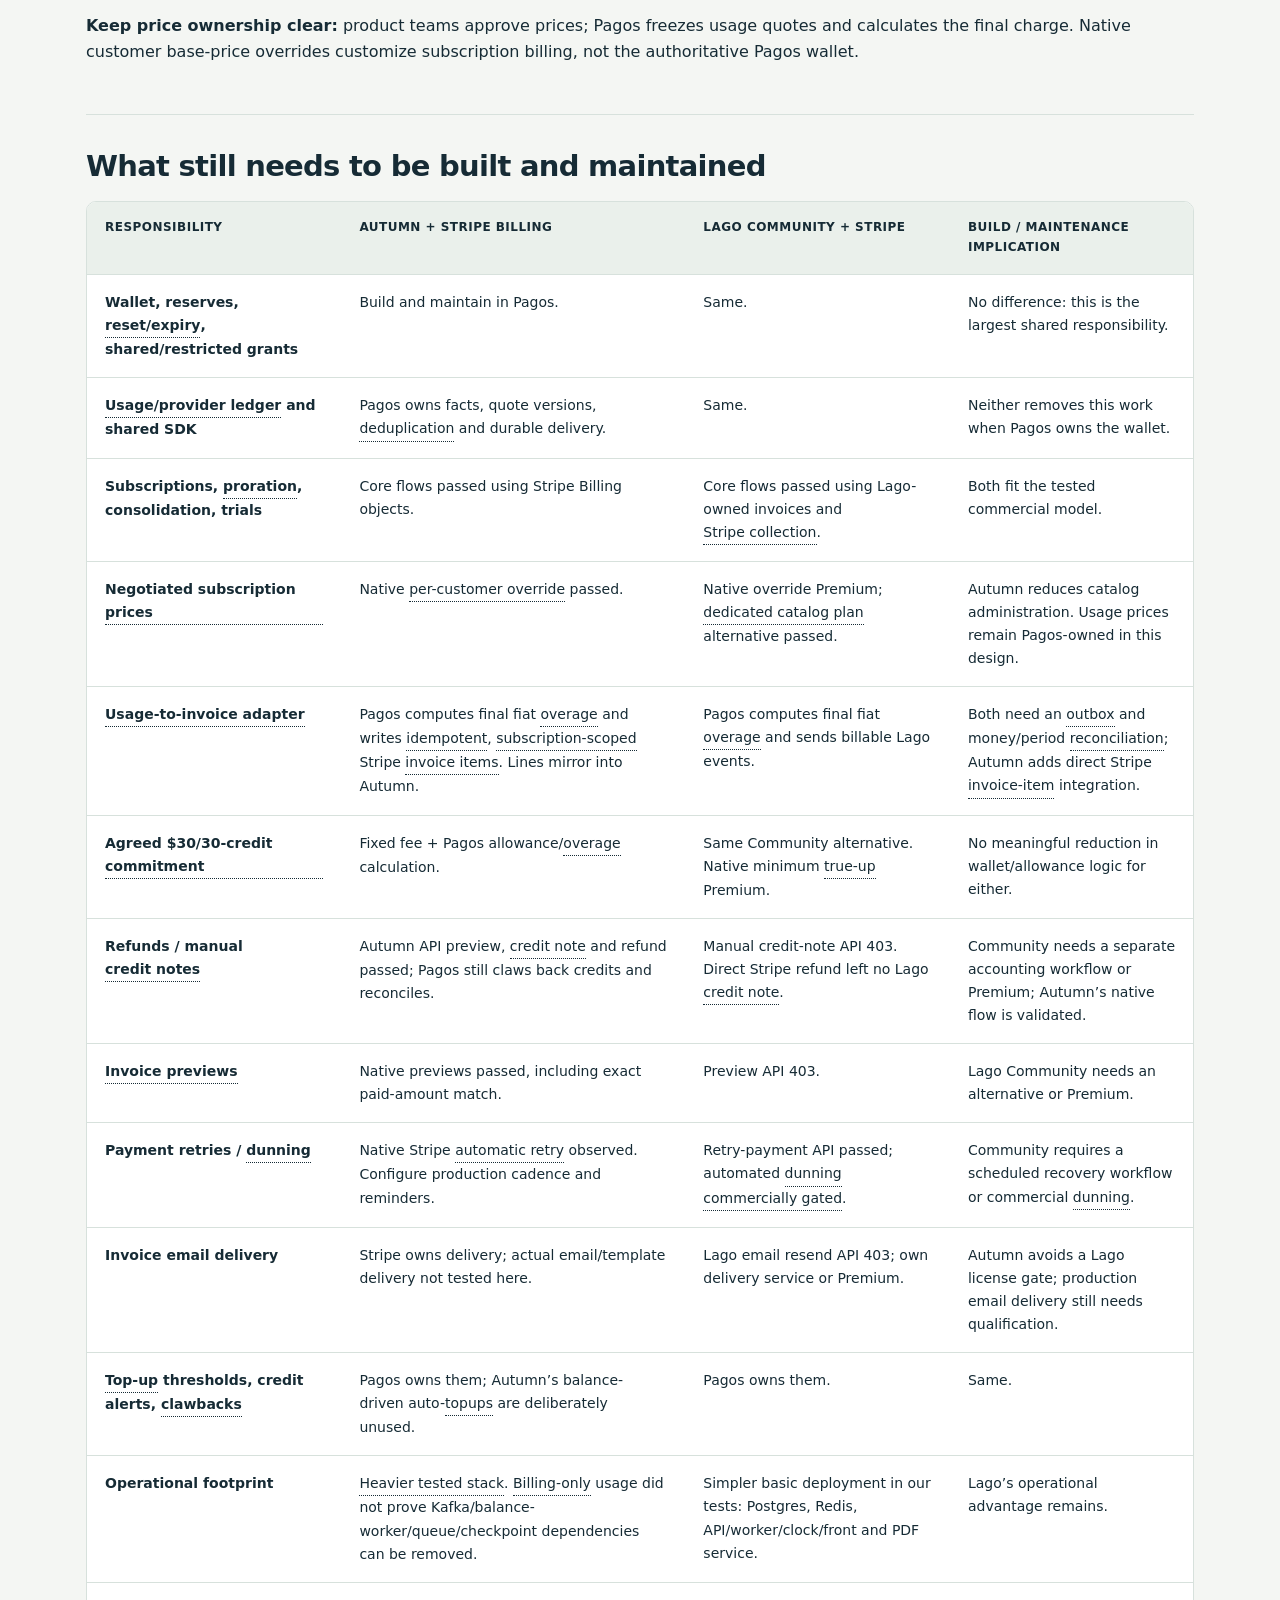
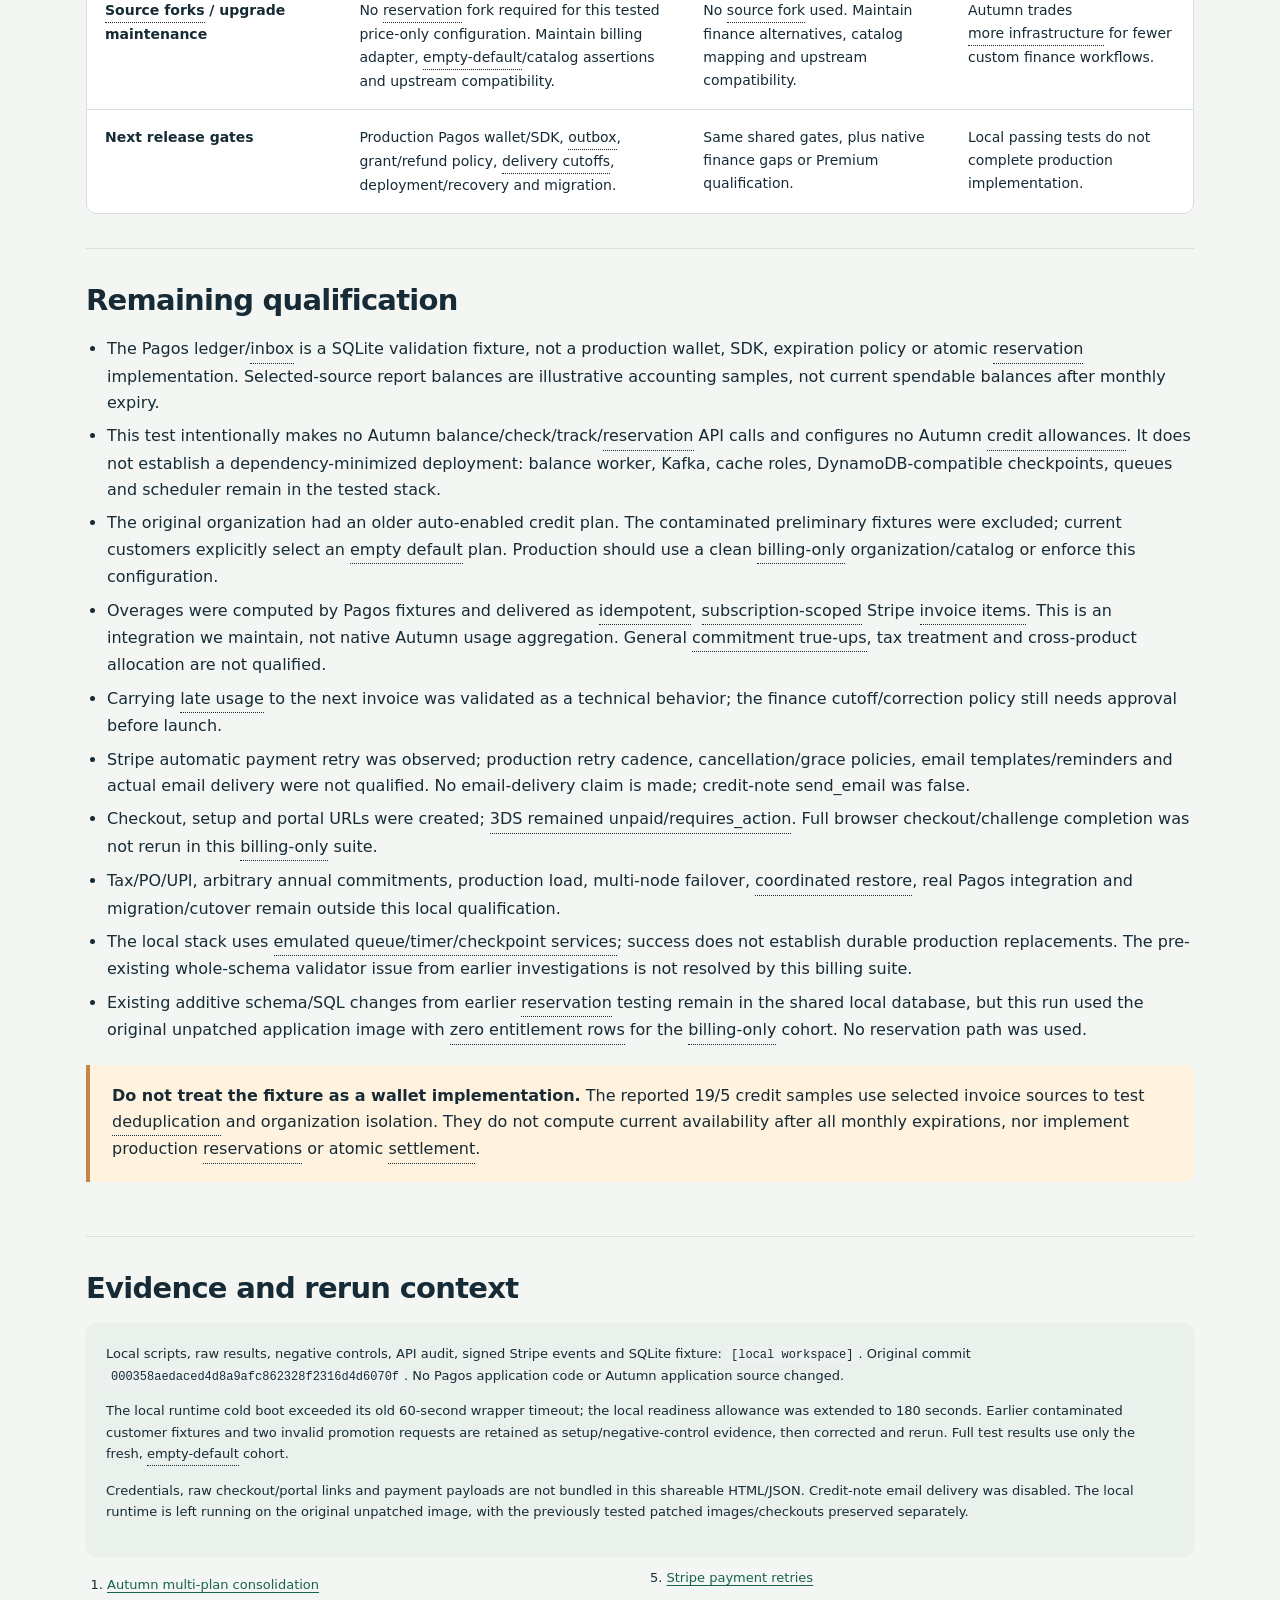
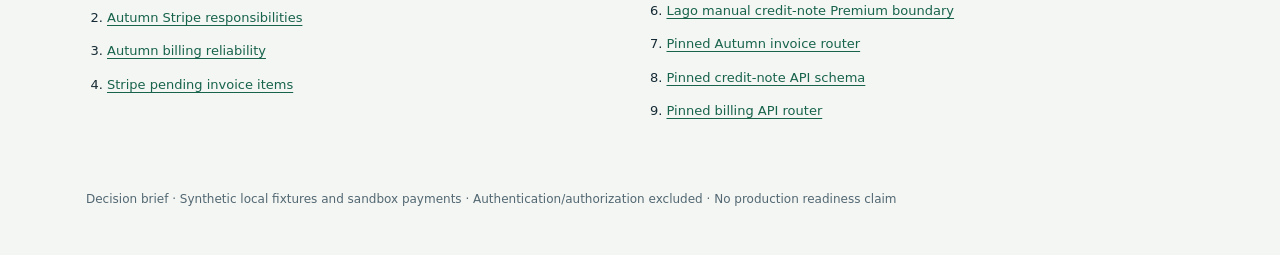
==== commit 3b6fd046: "Explain remaining billing and wallet edge cases across relevant sections" ====
--- a/autumn-billing-only-validation.html
+++ b/autumn-billing-only-validation.html
@@ -1,5 +1,5 @@
 <!doctype html><html lang="en"><head><meta charset="utf-8"><meta name="viewport" content="width=device-width, initial-scale=1"><title>Autumn billing-only validation · Pagos wallet</title><style>
 :root{--ink:#162b35;--muted:#526772;--paper:#f4f6f3;--line:#d7e1dc;--green:#17634c;--mint:#e5f3eb;--amber:#8c5319;--sand:#fff2df;--blue:#eaf1f8}*{box-sizing:border-box}html{scroll-behavior:smooth}body{margin:0;background:var(--paper);color:var(--ink);font:16px/1.65 system-ui,-apple-system,BlinkMacSystemFont,"Segoe UI",sans-serif}a{color:var(--green);text-underline-offset:3px}a:hover{color:#092f24}header,main,footer{max-width:1180px;margin:auto;padding:0 36px}header{padding-top:60px;padding-bottom:34px}.eyebrow{text-transform:uppercase;letter-spacing:.15em;font-size:12px;font-weight:750;color:var(--green)}h1{font-size:clamp(38px,6vw,68px);line-height:1.04;letter-spacing:-.045em;max-width:900px;margin:18px 0 22px}h2{font-size:29px;line-height:1.2;letter-spacing:-.025em;margin:0 0 18px}h3{font-size:19px;line-height:1.35;margin:0 0 10px}p{margin:0 0 14px}.lede{max-width:830px;color:var(--muted);font-size:20px;line-height:1.5}.meta{display:flex;gap:12px;flex-wrap:wrap;color:var(--muted);font-size:13px;margin-top:24px}.meta span{border:1px solid var(--line);padding:5px 11px;border-radius:30px}nav{display:flex;gap:18px;flex-wrap:wrap;margin-top:24px;font-size:14px}section{padding:34px 0;border-top:1px solid var(--line);scroll-margin-top:20px}.hero{display:grid;grid-template-columns:1.5fr 1fr;background:var(--ink);color:white;border-radius:18px;overflow:hidden;margin:0 0 32px}.hero>div{padding:30px}.hero h2{font-size:32px}.hero p{color:#d7e5e7}.hero .aside{background:#203e46}.hero a{color:#b4ebce}.number{font-size:11px;letter-spacing:.12em;color:var(--muted);display:block;margin-bottom:10px}.grid{display:grid;grid-template-columns:1fr 1fr;gap:20px}.card{background:white;padding:25px;border:1px solid var(--line);border-radius:12px}.card.recommended{border-top:4px solid var(--green)}.callout{padding:18px 22px;background:var(--sand);border-left:4px solid #c28645;border-radius:0 8px 8px 0;margin:20px 0}.callout.good{background:var(--mint);border-color:var(--green)}.small{font-size:13px;color:var(--muted)}.tag{display:inline-block;font-size:11px;line-height:1.3;font-weight:750;letter-spacing:.02em;border-radius:5px;padding:4px 7px;margin-bottom:7px;background:var(--blue);color:#31526b}.tag.pass{background:var(--mint);color:var(--green)}.tag.warn{background:var(--sand);color:var(--amber)}.table-wrap{overflow-x:auto;border:1px solid var(--line);border-radius:10px;background:white}table{border-collapse:collapse;width:100%;font-size:14px}th,td{text-align:left;vertical-align:top;padding:16px 18px;border-bottom:1px solid var(--line)}th{background:#eaf0eb;font-size:12px;text-transform:uppercase;letter-spacing:.04em}td:first-child{font-weight:650;width:23%}tr:last-child td{border-bottom:0}td p:last-child{margin:0}.matrix td:nth-child(3){background:#f2f8f4}ul,ol{padding-left:21px;margin:10px 0}li{margin:7px 0}code{font:12px ui-monospace,SFMono-Regular,monospace;background:#edf1ef;padding:2px 5px;border-radius:4px;overflow-wrap:anywhere}.flow{border:1px solid var(--line);border-radius:12px;padding:25px;background:white;text-align:center}.flow-row{display:flex;justify-content:center;gap:14px;flex-wrap:wrap}.node{border:1px solid #c6d6cf;border-radius:9px;padding:15px 20px;min-width:155px;background:#f6f8f5}.node strong{display:block}.node.engine{background:var(--mint);border-color:#91bba6}.node small{display:block;max-width:500px;color:var(--muted);font-size:12px}.arrow{color:var(--muted);font-size:13px;margin:10px}.steps{counter-reset:step}.step{display:grid;grid-template-columns:34px 1fr;gap:12px;padding:13px 0;border-bottom:1px solid var(--line)}.step:before{counter-increment:step;content:counter(step);background:var(--ink);color:white;border-radius:50%;width:28px;height:28px;text-align:center;font-size:13px;line-height:28px}.sources{columns:2;column-gap:32px;font-size:13px}.sources li{break-inside:avoid;margin-bottom:12px}.sources code{font-size:11px}.evidence{background:#eaf0eb;border-radius:10px;padding:20px;font-size:13px;overflow-wrap:anywhere}footer{padding-top:24px;padding-bottom:45px;color:var(--muted);font-size:12px}.print{border:1px solid var(--green);border-radius:6px;background:white;color:var(--green);padding:9px 13px;font:inherit;font-size:13px;cursor:pointer;float:right}.note{max-width:900px;color:var(--muted)}@media(max-width:760px){header,main,footer{padding-left:20px;padding-right:20px}.hero,.grid{grid-template-columns:1fr}.sources{columns:1}th,td{padding:12px;min-width:190px}h2{font-size:25px}.print{float:none;margin-bottom:15px}.hero>div{padding:23px}}@media print{body{background:white;font-size:11px}header{padding-top:10px}header,main,footer{max-width:none;padding-left:0;padding-right:0}h1{font-size:38px}h2{font-size:23px}section{padding:20px 0}nav,.print{display:none}.hero{background:#eef4ef;color:var(--ink)}.hero p{color:var(--ink)}.hero .aside{background:#e1ebe5}.table-wrap{overflow:visible}table{font-size:10px}th,td{padding:9px}tr,.card,.step{break-inside:avoid}.sources{columns:1}.tag{-webkit-print-color-adjust:exact;print-color-adjust:exact}a{color:inherit}.flow{break-inside:avoid}@page{size:A4;margin:15mm}
 </style><link rel="stylesheet" href="billing-tooltips.css">
-</head><body><header><button class="print" onclick="window.print()">Print / save PDF</button><div class="eyebrow">Model C · Wallet in Pagos · Self-hosted · 21 October 2026</div><h1>Autumn for billing.<br>Pagos for the wallet.</h1><p class="lede">The strict split passed locally with Stripe sandbox. Native billing works without Autumn wallet allowances or reservation fixes; overage delivery remains a Pagos/Stripe integration.</p><div class="meta"><span>Stripe sandbox validation</span><span>Autumn unpatched 000358ae</span><span>Lago Community v1.55.0</span><span>No production deployment</span></div></header><main><section id="decision"><div class="callout good"><strong>Validated on the unpatched build:</strong> Autumn can run as the billing control layer while Pagos owns the wallet. No Autumn credit balances or reservation APIs were used for the final cohort.</div><h2>Autumn leaves less custom finance work than Lago Community.</h2><p>That conclusion now has billing-only sandbox evidence. Native previews, negotiated subscription prices and manual credit notes/refunds passed without an Autumn source fork or a Premium gate. Pagos still owns the wallet and the final usage-to-money calculation. The tested strict billing-only design also requires a direct Stripe overage adapter.</p><p><a href="lago-vs-autumn.html#billing-only-comparison">Updated side-by-side comparison</a> · <a href="autumn-billing-only-validation.json">Download sanitized evidence</a> · <a href="lago-modelc-pagos-wallet.html">Lago Community validation</a></p></section><section id="results"><h2>Model C billing-only results</h2><p><strong>32 functional/configuration checks passed</strong>, including setup, provenance and limited checkout-state checks. Stripe sandbox test clocks drove real subscription renewals, including the full annual boundary. The runtime was <code>autumn-local-runtime:000358ae</code>; reservation-patch application files were absent and source hashes matched the original checkout.</p><div class="table-wrap"><table><thead><tr><th>Requirement</th><th>Result / owner</th><th>Evidence</th></tr></thead><tbody><tr><td>Independent product plans</td><td>Passed · Autumn native</td><td>Alpha $10 + Architect $20 produced one Stripe subscription and one $30 paid invoice. A $30 recurring invoice followed.</td></tr><tr><td>Upgrade and cancellation</td><td>Passed · Autumn native</td><td>Upgrade preview $9.97 matched the paid invoice. Architect stayed active when Alpha was cancelled; next recurring charge was $20.</td></tr><tr><td>Later product addition</td><td>Passed · Autumn native</td><td>Architect added three days later: $18.06 immediate proration, same billing anchor, next recurring invoice $30.</td></tr><tr><td>Mixed annual/monthly</td><td>Passed · native Stripe clock</td><td>Initial $130, intervening monthly renewals $10, full annual boundary $130 on one paid invoice. The clock advanced through every intermediate monthly cycle.</td></tr><tr><td>Immediate top-ups</td><td>Passed · Autumn native</td><td>Price-only $5 purchase created a separate paid invoice. Failed purchase stayed unpaid; paying that same invoice synchronized Autumn’s paid state.</td></tr><tr><td>Customer-specific subscription pricing</td><td>Passed · Autumn native</td><td>Per-customer base-price customization worked on the shared enterprise plan, without making another public catalog plan.</td></tr><tr><td>Included credits and negotiated usage rates</td><td>Passed · Pagos/Stripe adapter</td><td>Pagos priced final overage: $30 base billed $30 below allowance and $40 at $40 usage. Eighty units billed $80 at rate 1 and $40 at rate 0.5. The negotiated customer also used a $25 base override.</td></tr><tr><td>Consolidated overage delivery</td><td>Passed · Pagos/Stripe adapter</td><td>Idempotent subscription-scoped pending invoice items joined the recurring invoice. A separate $5 top-up did not consume the pending $10 overage. Autumn mirrored the final amounts and both lines.</td></tr><tr><td>Late billing delivery</td><td>Passed · technical behavior</td><td>A late $2 amount billed once on the next $32 invoice; the previous $40 paid invoice stayed unchanged. The commercial cutoff/correction policy remains a launch decision.</td></tr><tr><td>Invoice previews</td><td>Passed · Autumn native</td><td>Upgrade preview matched actual collection. Standalone custom-invoice preview returned calculated lines without creating an invoice or payment.</td></tr><tr><td>Manual credit notes / refunds</td><td>Passed · Autumn native</td><td>Preview followed by a real $1 credit note and successful Stripe refund. Duplicate request returned 409: one credit note and one refund remained. Email sending was disabled.</td></tr><tr><td>Scoped promotions</td><td>Passed · Autumn native + Stripe coupon setup</td><td>Alpha-only 10% code applied to eligible Alpha+Architect order: $29 initial and recurring. An unrelated Architect-only order was correctly rejected.</td></tr><tr><td>Trials</td><td>Passed · Autumn native</td><td>Seven-day card-required trial charged $0 initially and $10 at conversion. There were no Autumn credit items.</td></tr><tr><td>Payment recovery</td><td>Passed · Stripe Billing</td><td>A failed recurring invoice stayed open; a native automatic retry occurred under current sandbox settings. Card replacement recovered the same $10 invoice.</td></tr><tr><td>Portal, setup, invoice PDF</td><td>Limited pass</td><td>Customer portal/card setup/checkout URLs generated; valid 83,619-byte invoice PDF downloaded. Unpaid checkout produced no paid grant source; 3DS remained requires_action and unpaid. Browser completion was not rerun.</td></tr><tr><td>Paid/refund inbox and reporting</td><td>Fixture passed</td><td>Fifteen native event deliveries replayed/reordered with deduplication. Failed events granted nothing. Two organization records stayed separate; duplicate provider components charged once; provider cost and customer charge remained distinct.</td></tr><tr><td>Strict wallet boundary</td><td>Passed · database + API audit</td><td>15 billing-only customers, zero customer-entitlement rows, empty Autumn balances, and zero Autumn balance/check/track/reservation API calls.</td></tr><tr><td>Restart and original image</td><td>Passed · local subset</td><td>Paid invoices, overage totals, credit note and zero entitlement rows survived restart. Relevant source hashes matched the original unpatched build; no reservation fixes were in the application image.</td></tr></tbody></table></div></section><section id="architecture"><h2>What “billing-only” means here</h2><div class="flow"><div class="flow-row"><div class="node"><strong>Products / shared SDK</strong><small>Usage facts, operation/component IDs</small></div><div class="node engine"><strong>Pagos</strong><small>Authoritative wallet, reservations, quotes, provider ledger, durable billing outbox</small></div></div><div class="arrow">Billing adapter → Autumn: price-only plans, subscriptions, previews, credit notes</div><div class="arrow">Billing adapter → Stripe: idempotent subscription-scoped final overage items</div><div class="arrow">Stripe Billing: consolidated invoices, collection and recovery → verified paid/refund inbox → Pagos grants/clawbacks</div></div><p style="margin-top:18px">All paid plans had prices and empty <code>items</code> arrays. A deliberate empty default plan prevented the existing test organization’s older auto-enabled credit plan from provisioning credits. A clean deployment should enforce a billing-only catalog and default policy.</p><p><strong>Do not bill consumption twice:</strong> a paid top-up grants credits in Pagos; normal funded consumption only reduces that wallet. Send only explicitly billable excess or separate fees to the invoice adapter. Scope pending invoice items to the Stripe subscription so an immediate top-up cannot collect the wrong period’s overage.</p><p><strong>Keep price ownership clear:</strong> product teams approve prices; Pagos freezes usage quotes and calculates the final charge. Native customer base-price overrides customize subscription billing, not the authoritative Pagos wallet.</p></section><section id="maintenance"><h2>What still needs to be built and maintained</h2><div class="table-wrap"><table><thead><tr><th>Responsibility</th><th>Autumn + Stripe Billing</th><th>Lago Community + Stripe</th><th>Build / maintenance implication</th></tr></thead><tbody><tr><td>Wallet, reserves, reset/expiry, shared/restricted grants</td><td>Build and maintain in Pagos.</td><td>Same.</td><td>No difference: this is the largest shared responsibility.</td></tr><tr><td>Usage/provider ledger and shared SDK</td><td>Pagos owns facts, quote versions, deduplication and durable delivery.</td><td>Same.</td><td>Neither removes this work when Pagos owns the wallet.</td></tr><tr><td>Subscriptions, proration, consolidation, trials</td><td>Core flows passed using Stripe Billing objects.</td><td>Core flows passed using Lago-owned invoices and Stripe collection.</td><td>Both fit the tested commercial model.</td></tr><tr><td>Negotiated subscription prices</td><td>Native per-customer override passed.</td><td>Native override Premium; dedicated catalog plan alternative passed.</td><td>Autumn reduces catalog administration. Usage prices remain Pagos-owned in this design.</td></tr><tr><td>Usage-to-invoice adapter</td><td>Pagos computes final fiat overage and writes idempotent, subscription-scoped Stripe invoice items. Lines mirror into Autumn.</td><td>Pagos computes final fiat overage and sends billable Lago events.</td><td>Both need an outbox and money/period reconciliation; Autumn adds direct Stripe invoice-item integration.</td></tr><tr><td>Agreed $30/30-credit commitment</td><td>Fixed fee + Pagos allowance/overage calculation.</td><td>Same Community alternative. Native minimum true-up Premium.</td><td>No meaningful reduction in wallet/allowance logic for either.</td></tr><tr><td>Refunds / manual credit notes</td><td>Autumn API preview, credit note and refund passed; Pagos still claws back credits and reconciles.</td><td>Manual credit-note API 403. Direct Stripe refund left no Lago credit note.</td><td>Community needs a separate accounting workflow or Premium; Autumn’s native flow is validated.</td></tr><tr><td>Invoice previews</td><td>Native previews passed, including exact paid-amount match.</td><td>Preview API 403.</td><td>Lago Community needs an alternative or Premium.</td></tr><tr><td>Payment retries / dunning</td><td>Native Stripe automatic retry observed. Configure production cadence and reminders.</td><td>Retry-payment API passed; automated dunning commercially gated.</td><td>Community requires a scheduled recovery workflow or commercial dunning.</td></tr><tr><td>Invoice email delivery</td><td>Stripe owns delivery; actual email/template delivery not tested here.</td><td>Lago email resend API 403; own delivery service or Premium.</td><td>Autumn avoids a Lago license gate; production email delivery still needs qualification.</td></tr><tr><td>Top-up thresholds, credit alerts, clawbacks</td><td>Pagos owns them; Autumn’s balance-driven auto-topups are deliberately unused.</td><td>Pagos owns them.</td><td>Same.</td></tr><tr><td>Operational footprint</td><td>Heavier tested stack. Billing-only usage did not prove Kafka/balance-worker/queue/checkpoint dependencies can be removed.</td><td>Simpler basic deployment in our tests: Postgres, Redis, API/worker/clock/front and PDF service.</td><td>Lago’s operational advantage remains.</td></tr><tr><td>Source forks / upgrade maintenance</td><td>No reservation fork required for this tested price-only configuration. Maintain billing adapter, empty-default/catalog assertions and upstream compatibility.</td><td>No source fork used. Maintain finance alternatives, catalog mapping and upstream compatibility.</td><td>Autumn trades more infrastructure for fewer custom finance workflows.</td></tr><tr><td>Next release gates</td><td>Production Pagos wallet/SDK, outbox, grant/refund policy, delivery cutoffs, deployment/recovery and migration.</td><td>Same shared gates, plus native finance gaps or Premium qualification.</td><td>Local passing tests do not complete production implementation.</td></tr></tbody></table></div></section><section id="limits"><h2>Remaining qualification</h2><ul><li>The Pagos ledger/inbox is a SQLite validation fixture, not a production wallet, SDK, expiration policy or atomic reservation implementation. Selected-source report balances are illustrative accounting samples, not current spendable balances after monthly expiry.</li><li>This test intentionally makes no Autumn balance/check/track/reservation API calls and configures no Autumn credit allowances. It does not establish a dependency-minimized deployment: balance worker, Kafka, cache roles, DynamoDB-compatible checkpoints, queues and scheduler remain in the tested stack.</li><li>The original organization had an older auto-enabled credit plan. The contaminated preliminary fixtures were excluded; current customers explicitly select an empty default plan. Production should use a clean billing-only organization/catalog or enforce this configuration.</li><li>Overages were computed by Pagos fixtures and delivered as idempotent, subscription-scoped Stripe invoice items. This is an integration we maintain, not native Autumn usage aggregation. General commitment true-ups, tax treatment and cross-product allocation are not qualified.</li><li>Carrying late usage to the next invoice was validated as a technical behavior; the finance cutoff/correction policy still needs approval before launch.</li><li>Stripe automatic payment retry was observed; production retry cadence, cancellation/grace policies, email templates/reminders and actual email delivery were not qualified. No email-delivery claim is made; credit-note send_email was false.</li><li>Checkout, setup and portal URLs were created; 3DS remained unpaid/requires_action. Full browser checkout/challenge completion was not rerun in this billing-only suite.</li><li>Tax/PO/UPI, arbitrary annual commitments, production load, multi-node failover, coordinated restore, real Pagos integration and migration/cutover remain outside this local qualification.</li><li>The local stack uses emulated queue/timer/checkpoint services; success does not establish durable production replacements. The pre-existing whole-schema validator issue from earlier investigations is not resolved by this billing suite.</li><li>Existing additive schema/SQL changes from earlier reservation testing remain in the shared local database, but this run used the original unpatched application image with zero entitlement rows for the billing-only cohort. No reservation path was used.</li></ul><div class="callout"><strong>Do not treat the fixture as a wallet implementation.</strong> The reported 19/5 credit samples use selected invoice sources to test deduplication and organization isolation. They do not compute current availability after all monthly expirations, nor implement production reservations or atomic settlement.</div></section><section id="evidence"><h2>Evidence and rerun context</h2><div class="evidence"><p>Local scripts, raw results, negative controls, API audit, signed Stripe events and SQLite fixture: <code>[local workspace]</code>. Original commit <code>000358aedaced4d8a9afc862328f2316d4d6070f</code>. No Pagos application code or Autumn application source changed.</p><p>The local runtime cold boot exceeded its old 60-second wrapper timeout; the local readiness allowance was extended to 180 seconds. Earlier contaminated customer fixtures and two invalid promotion requests are retained as setup/negative-control evidence, then corrected and rerun. Full test results use only the fresh, empty-default cohort.</p><p>Credentials, raw checkout/portal links and payment payloads are not bundled in this shareable HTML/JSON. Credit-note email delivery was disabled. The local runtime is left running on the original unpatched image, with the previously tested patched images/checkouts preserved separately.</p></div><ol class="sources"><li><a href="https://docs.useautumn.com/api-reference/billing/multiAttach">Autumn multi-plan consolidation</a></li><li><a href="https://docs.useautumn.com/documentation/concepts/stripe">Autumn Stripe responsibilities</a></li><li><a href="https://docs.useautumn.com/documentation/customers/edge-cases">Autumn billing reliability</a></li><li><a href="https://docs.stripe.com/api/invoiceitems/create">Stripe pending invoice items</a></li><li><a href="https://docs.stripe.com/billing/revenue-recovery/smart-retries">Stripe payment retries</a></li><li><a href="https://getlago.com/docs/guide/invoicing/credit-notes/overview">Lago manual credit-note Premium boundary</a></li><li><a href="https://github.com/useautumn/autumn/blob/000358aedaced4d8a9afc862328f2316d4d6070f/server/src/internal/invoices/invoiceRouter.ts">Pinned Autumn invoice router</a></li><li><a href="https://github.com/useautumn/autumn/blob/000358aedaced4d8a9afc862328f2316d4d6070f/shared/api/others/apiInvoice/issueCreditNoteParams.ts">Pinned credit-note API schema</a></li><li><a href="https://github.com/useautumn/autumn/blob/000358aedaced4d8a9afc862328f2316d4d6070f/server/src/internal/billing/billingRouter.ts">Pinned billing API router</a></li></ol></section></main><footer>Decision brief · Synthetic local fixtures and sandbox payments · Authentication/authorization excluded · No production readiness claim</footer><script src="billing-tooltips.js?v=8eb08ea4c0" defer></script>
+</head><body><header><button class="print" onclick="window.print()">Print / save PDF</button><div class="eyebrow">Model C · Wallet in Pagos · Self-hosted · 21 October 2026</div><h1>Autumn for billing.<br>Pagos for the wallet.</h1><p class="lede">The strict split passed locally with Stripe sandbox. Native billing works without Autumn wallet allowances or reservation fixes; overage delivery remains a Pagos/Stripe integration.</p><div class="meta"><span>Stripe sandbox validation</span><span>Autumn unpatched 000358ae</span><span>Lago Community v1.55.0</span><span>No production deployment</span></div></header><main><section id="decision"><div class="callout good"><strong>Validated on the unpatched build:</strong> Autumn can run as the billing control layer while Pagos owns the wallet. No Autumn credit balances or reservation APIs were used for the final cohort.</div><h2>Autumn leaves less custom finance work than Lago Community.</h2><p>That conclusion now has billing-only sandbox evidence. Native previews, negotiated subscription prices and manual credit notes/refunds passed without an Autumn source fork or a Premium gate. Pagos still owns the wallet and the final usage-to-money calculation. The tested strict billing-only design also requires a direct Stripe overage adapter.</p><p><a href="lago-vs-autumn.html#billing-only-comparison">Updated side-by-side comparison</a> · <a href="autumn-billing-only-validation.json">Download sanitized evidence</a> · <a href="lago-modelc-pagos-wallet.html">Lago Community validation</a></p></section><section id="results"><h2>Model C billing-only results</h2><p><strong>32 functional/configuration checks passed</strong>, including setup, provenance and limited checkout-state checks. Stripe sandbox test clocks drove real subscription renewals, including the full annual boundary. The runtime was <code>autumn-local-runtime:000358ae</code>; reservation-patch application files were absent and source hashes matched the original checkout.</p><div class="table-wrap"><table><thead><tr><th>Requirement</th><th>Result / owner</th><th>Evidence</th></tr></thead><tbody><tr><td>Independent product plans</td><td>Passed · Autumn native</td><td>Alpha $10 + Architect $20 produced one Stripe subscription and one $30 paid invoice. A $30 recurring invoice followed.</td></tr><tr><td>Upgrade and cancellation</td><td>Passed · Autumn native</td><td>Upgrade preview $9.97 matched the paid invoice. Architect stayed active when Alpha was cancelled; next recurring charge was $20.</td></tr><tr><td>Later product addition</td><td>Passed · Autumn native</td><td>Architect added three days later: $18.06 immediate proration, same billing anchor, next recurring invoice $30.</td></tr><tr><td>Mixed annual/monthly</td><td>Passed · native Stripe clock</td><td>Initial $130, intervening monthly renewals $10, full annual boundary $130 on one paid invoice. The clock advanced through every intermediate monthly cycle.</td></tr><tr><td>Immediate top-ups</td><td>Passed · Autumn native</td><td>Price-only $5 purchase created a separate paid invoice. Failed purchase stayed unpaid; paying that same invoice synchronized Autumn’s paid state.</td></tr><tr><td>Customer-specific subscription pricing</td><td>Passed · Autumn native</td><td>Per-customer base-price customization worked on the shared enterprise plan, without making another public catalog plan.</td></tr><tr><td>Included credits and negotiated usage rates</td><td>Passed · Pagos/Stripe adapter</td><td>Pagos priced final overage: $30 base billed $30 below allowance and $40 at $40 usage. Eighty units billed $80 at rate 1 and $40 at rate 0.5. The negotiated customer also used a $25 base override.</td></tr><tr><td>Consolidated overage delivery</td><td>Passed · Pagos/Stripe adapter</td><td>Idempotent subscription-scoped pending invoice items joined the recurring invoice. A separate $5 top-up did not consume the pending $10 overage. Autumn mirrored the final amounts and both lines.</td></tr><tr><td>Late billing delivery</td><td>Passed · technical behavior</td><td>A late $2 amount billed once on the next $32 invoice; the previous $40 paid invoice stayed unchanged. The commercial cutoff/correction policy remains a launch decision.</td></tr><tr><td>Invoice previews</td><td>Passed · Autumn native</td><td>Upgrade preview matched actual collection. Standalone custom-invoice preview returned calculated lines without creating an invoice or payment.</td></tr><tr><td>Manual credit notes / refunds</td><td>Passed · Autumn native</td><td>Preview followed by a real $1 credit note and successful Stripe refund. Duplicate request returned 409: one credit note and one refund remained. Email sending was disabled.</td></tr><tr><td>Scoped promotions</td><td>Passed · Autumn native + Stripe coupon setup</td><td>Alpha-only 10% code applied to eligible Alpha+Architect order: $29 initial and recurring. An unrelated Architect-only order was correctly rejected.</td></tr><tr><td>Trials</td><td>Passed · Autumn native</td><td>Seven-day card-required trial charged $0 initially and $10 at conversion. There were no Autumn credit items.</td></tr><tr><td>Payment recovery</td><td>Passed · Stripe Billing</td><td>A failed recurring invoice stayed open; a native automatic retry occurred under current sandbox settings. Card replacement recovered the same $10 invoice.</td></tr><tr><td>Portal, setup, invoice PDF</td><td>Limited pass</td><td>Customer portal/card setup/checkout URLs generated; valid 83,619-byte invoice PDF downloaded. Unpaid checkout produced no paid grant source; 3DS remained requires_action and unpaid. Browser completion was not rerun.</td></tr><tr><td>Paid/refund inbox and reporting</td><td>Fixture passed</td><td>Fifteen native event deliveries replayed/reordered with deduplication. Failed events granted nothing. Two organization records stayed separate; duplicate provider components charged once; provider cost and customer charge remained distinct.</td></tr><tr><td>Strict wallet boundary</td><td>Passed · database + API audit</td><td>15 billing-only customers, zero customer-entitlement rows, empty Autumn balances, and zero Autumn balance/check/track/reservation API calls.</td></tr><tr><td>Restart and original image</td><td>Passed · local subset</td><td>Paid invoices, overage totals, credit note and zero entitlement rows survived restart. Relevant source hashes matched the original unpatched build; no reservation fixes were in the application image.</td></tr></tbody></table></div></section><section id="architecture"><h2>What “billing-only” means here</h2><div class="flow"><div class="flow-row"><div class="node"><strong>Products / shared SDK</strong><small>Usage facts, operation/component IDs</small></div><div class="node engine"><strong>Pagos</strong><small>Authoritative wallet, reservations, quotes, provider ledger, durable billing outbox</small></div></div><div class="arrow">Billing adapter → Autumn: price-only plans, subscriptions, previews, credit notes</div><div class="arrow">Billing adapter → Stripe: idempotent subscription-scoped final overage items</div><div class="arrow">Stripe Billing: consolidated invoices, collection and recovery → verified paid/refund inbox → Pagos grants/clawbacks</div></div><p style="margin-top:18px">All paid plans had prices and empty <code>items</code> arrays. A deliberate empty default plan prevented the existing test organization’s older auto-enabled credit plan from provisioning credits. A clean deployment should enforce a billing-only catalog and default policy.</p><p><strong>Do not bill consumption twice:</strong> a paid top-up grants credits in Pagos; normal funded consumption only reduces that wallet. Send only explicitly billable excess or separate fees to the invoice adapter. Scope pending invoice items to the Stripe subscription so an immediate top-up cannot collect the wrong period’s overage.</p><p><strong>Keep price ownership clear:</strong> product teams approve prices; Pagos freezes usage quotes and calculates the final charge. Native customer base-price overrides customize subscription billing, not the authoritative Pagos wallet.</p></section><section id="maintenance"><h2>What still needs to be built and maintained</h2><div class="table-wrap"><table><thead><tr><th>Responsibility</th><th>Autumn + Stripe Billing</th><th>Lago Community + Stripe</th><th>Build / maintenance implication</th></tr></thead><tbody><tr><td>Wallet, reserves, reset/expiry, shared/restricted grants</td><td>Build and maintain in Pagos.</td><td>Same.</td><td>No difference: this is the largest shared responsibility.</td></tr><tr><td>Usage/provider ledger and shared SDK</td><td>Pagos owns facts, quote versions, deduplication and durable delivery.</td><td>Same.</td><td>Neither removes this work when Pagos owns the wallet.</td></tr><tr><td>Subscriptions, proration, consolidation, trials</td><td>Core flows passed using Stripe Billing objects.</td><td>Core flows passed using Lago-owned invoices and Stripe collection.</td><td>Both fit the tested commercial model.</td></tr><tr><td>Negotiated subscription prices</td><td>Native per-customer override passed.</td><td>Native override Premium; dedicated catalog plan alternative passed.</td><td>Autumn reduces catalog administration. Usage prices remain Pagos-owned in this design.</td></tr><tr><td>Usage-to-invoice adapter</td><td>Pagos computes final fiat overage and writes idempotent, subscription-scoped Stripe invoice items. Lines mirror into Autumn.</td><td>Pagos computes final fiat overage and sends billable Lago events.</td><td>Both need an outbox and money/period reconciliation; Autumn adds direct Stripe invoice-item integration.</td></tr><tr><td>Agreed $30/30-credit commitment</td><td>Fixed fee + Pagos allowance/overage calculation.</td><td>Same Community alternative. Native minimum true-up Premium.</td><td>No meaningful reduction in wallet/allowance logic for either.</td></tr><tr><td>Refunds / manual credit notes</td><td>Autumn API preview, credit note and refund passed; Pagos still claws back credits and reconciles.</td><td>Manual credit-note API 403. Direct Stripe refund left no Lago credit note.</td><td>Community needs a separate accounting workflow or Premium; Autumn’s native flow is validated.</td></tr><tr><td>Invoice previews</td><td>Native previews passed, including exact paid-amount match.</td><td>Preview API 403.</td><td>Lago Community needs an alternative or Premium.</td></tr><tr><td>Payment retries / dunning</td><td>Native Stripe automatic retry observed. Configure production cadence and reminders.</td><td>Retry-payment API passed; automated dunning commercially gated.</td><td>Community requires a scheduled recovery workflow or commercial dunning.</td></tr><tr><td>Invoice email delivery</td><td>Stripe owns delivery; actual email/template delivery not tested here.</td><td>Lago email resend API 403; own delivery service or Premium.</td><td>Autumn avoids a Lago license gate; production email delivery still needs qualification.</td></tr><tr><td>Top-up thresholds, credit alerts, clawbacks</td><td>Pagos owns them; Autumn’s balance-driven auto-topups are deliberately unused.</td><td>Pagos owns them.</td><td>Same.</td></tr><tr><td>Operational footprint</td><td>Heavier tested stack. Billing-only usage did not prove Kafka/balance-worker/queue/checkpoint dependencies can be removed.</td><td>Simpler basic deployment in our tests: Postgres, Redis, API/worker/clock/front and PDF service.</td><td>Lago’s operational advantage remains.</td></tr><tr><td>Source forks / upgrade maintenance</td><td>No reservation fork required for this tested price-only configuration. Maintain billing adapter, empty-default/catalog assertions and upstream compatibility.</td><td>No source fork used. Maintain finance alternatives, catalog mapping and upstream compatibility.</td><td>Autumn trades more infrastructure for fewer custom finance workflows.</td></tr><tr><td>Next release gates</td><td>Production Pagos wallet/SDK, outbox, grant/refund policy, delivery cutoffs, deployment/recovery and migration.</td><td>Same shared gates, plus native finance gaps or Premium qualification.</td><td>Local passing tests do not complete production implementation.</td></tr></tbody></table></div></section><section id="limits"><h2>Remaining qualification</h2><ul><li>The Pagos ledger/inbox is a SQLite validation fixture, not a production wallet, SDK, expiration policy or atomic reservation implementation. Selected-source report balances are illustrative accounting samples, not current spendable balances after monthly expiry.</li><li>This test intentionally makes no Autumn balance/check/track/reservation API calls and configures no Autumn credit allowances. It does not establish a dependency-minimized deployment: balance worker, Kafka, cache roles, DynamoDB-compatible checkpoints, queues and scheduler remain in the tested stack.</li><li>The original organization had an older auto-enabled credit plan. The contaminated preliminary fixtures were excluded; current customers explicitly select an empty default plan. Production should use a clean billing-only organization/catalog or enforce this configuration.</li><li>Overages were computed by Pagos fixtures and delivered as idempotent, subscription-scoped Stripe invoice items. This is an integration we maintain, not native Autumn usage aggregation. General commitment true-ups, tax treatment and cross-product allocation are not qualified.</li><li>Carrying late usage to the next invoice was validated as a technical behavior; the finance cutoff/correction policy still needs approval before launch.</li><li>Stripe automatic payment retry was observed; production retry cadence, cancellation/grace policies, email templates/reminders and actual email delivery were not qualified. No email-delivery claim is made; credit-note send_email was false.</li><li>Checkout, setup and portal URLs were created; 3DS remained unpaid/requires_action. Full browser checkout/challenge completion was not rerun in this billing-only suite.</li><li>Tax/PO/UPI, arbitrary annual commitments, production load, multi-node failover, coordinated restore, real Pagos integration and migration/cutover remain outside this local qualification.</li><li>The local stack uses emulated queue/timer/checkpoint services; success does not establish durable production replacements. The pre-existing whole-schema validator issue from earlier investigations is not resolved by this billing suite.</li><li>Existing additive schema/SQL changes from earlier reservation testing remain in the shared local database, but this run used the original unpatched application image with zero entitlement rows for the billing-only cohort. No reservation path was used.</li></ul><div class="callout"><strong>Do not treat the fixture as a wallet implementation.</strong> The reported 19/5 credit samples use selected invoice sources to test deduplication and organization isolation. They do not compute current availability after all monthly expirations, nor implement production reservations or atomic settlement.</div></section><section id="evidence"><h2>Evidence and rerun context</h2><div class="evidence"><p>Local scripts, raw results, negative controls, API audit, signed Stripe events and SQLite fixture: <code>[local workspace]</code>. Original commit <code>000358aedaced4d8a9afc862328f2316d4d6070f</code>. No Pagos application code or Autumn application source changed.</p><p>The local runtime cold boot exceeded its old 60-second wrapper timeout; the local readiness allowance was extended to 180 seconds. Earlier contaminated customer fixtures and two invalid promotion requests are retained as setup/negative-control evidence, then corrected and rerun. Full test results use only the fresh, empty-default cohort.</p><p>Credentials, raw checkout/portal links and payment payloads are not bundled in this shareable HTML/JSON. Credit-note email delivery was disabled. The local runtime is left running on the original unpatched image, with the previously tested patched images/checkouts preserved separately.</p></div><ol class="sources"><li><a href="https://docs.useautumn.com/api-reference/billing/multiAttach">Autumn multi-plan consolidation</a></li><li><a href="https://docs.useautumn.com/documentation/concepts/stripe">Autumn Stripe responsibilities</a></li><li><a href="https://docs.useautumn.com/documentation/customers/edge-cases">Autumn billing reliability</a></li><li><a href="https://docs.stripe.com/api/invoiceitems/create">Stripe pending invoice items</a></li><li><a href="https://docs.stripe.com/billing/revenue-recovery/smart-retries">Stripe payment retries</a></li><li><a href="https://getlago.com/docs/guide/invoicing/credit-notes/overview">Lago manual credit-note Premium boundary</a></li><li><a href="https://github.com/useautumn/autumn/blob/000358aedaced4d8a9afc862328f2316d4d6070f/server/src/internal/invoices/invoiceRouter.ts">Pinned Autumn invoice router</a></li><li><a href="https://github.com/useautumn/autumn/blob/000358aedaced4d8a9afc862328f2316d4d6070f/shared/api/others/apiInvoice/issueCreditNoteParams.ts">Pinned credit-note API schema</a></li><li><a href="https://github.com/useautumn/autumn/blob/000358aedaced4d8a9afc862328f2316d4d6070f/server/src/internal/billing/billingRouter.ts">Pinned billing API router</a></li></ol></section></main><footer>Decision brief · Synthetic local fixtures and sandbox payments · Authentication/authorization excluded · No production readiness claim</footer><script src="billing-tooltips.js?v=9b58bb6cab" defer></script>
 </body></html>
